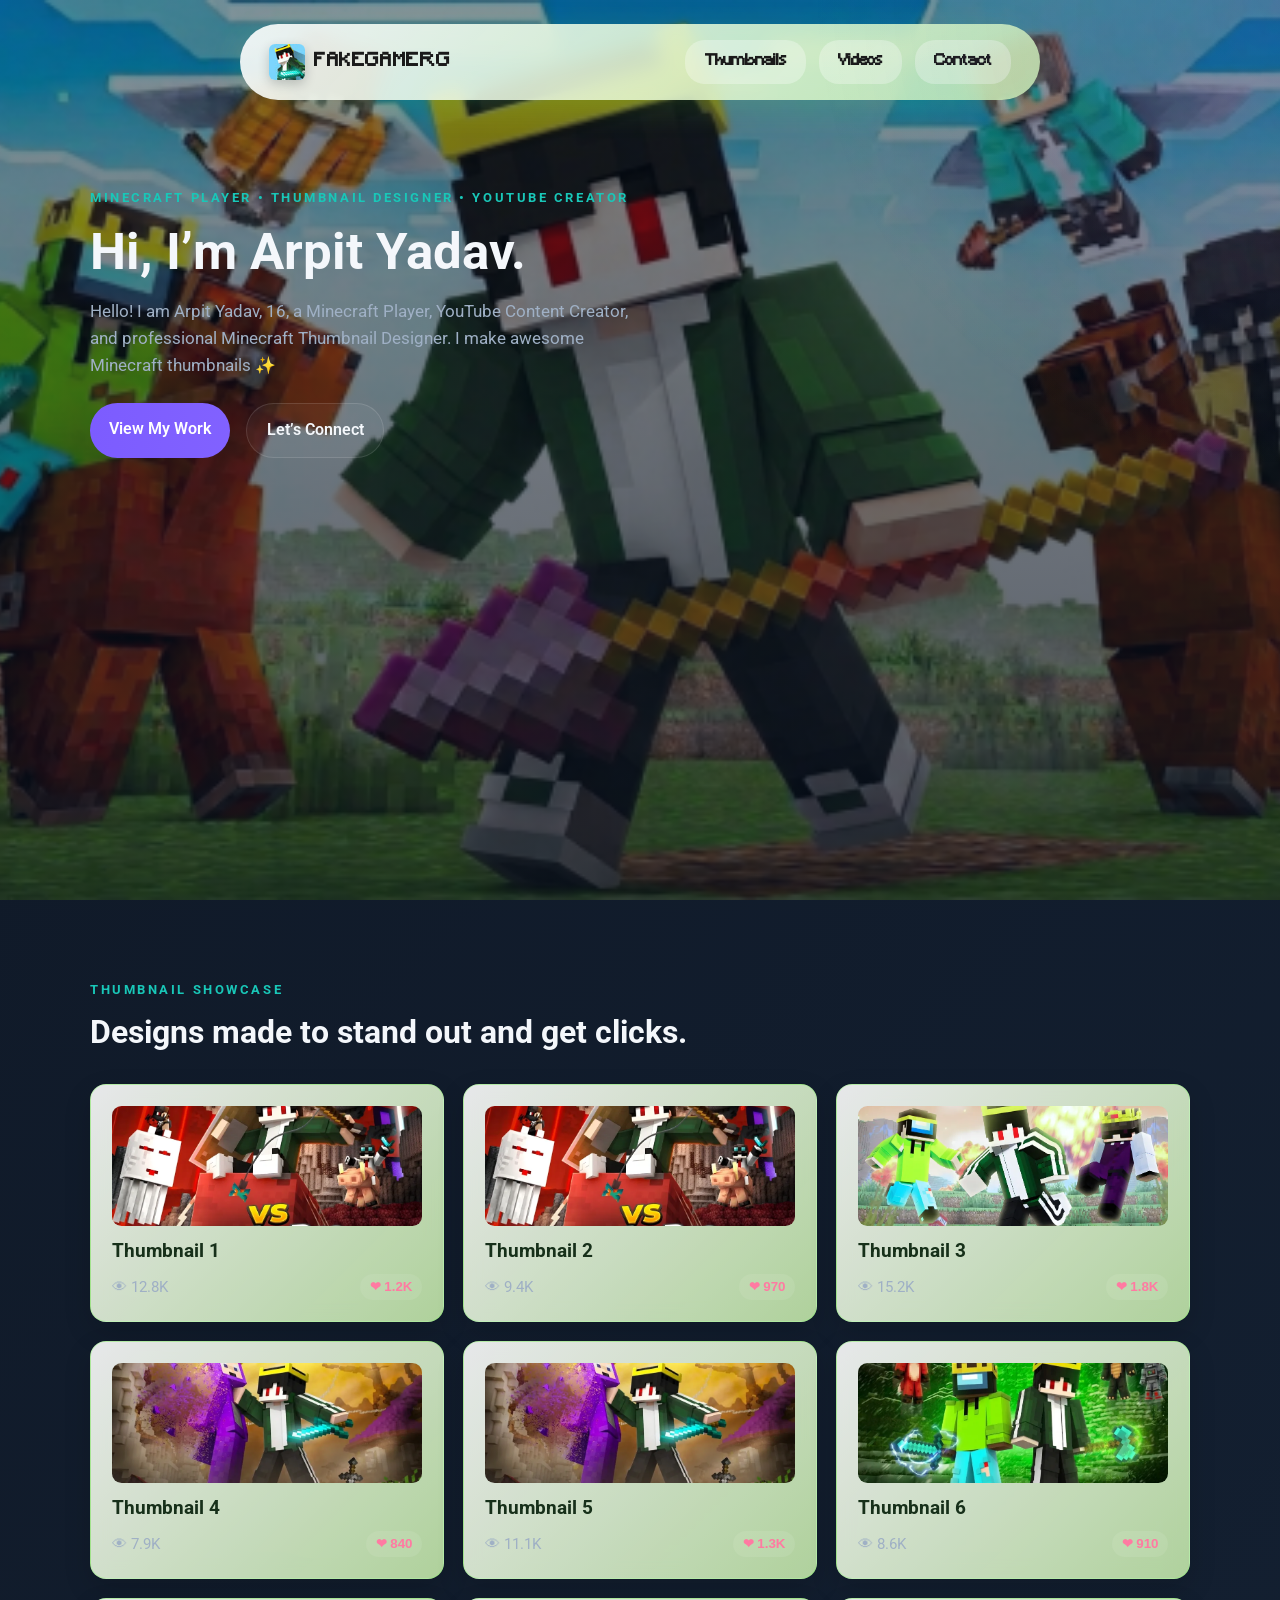
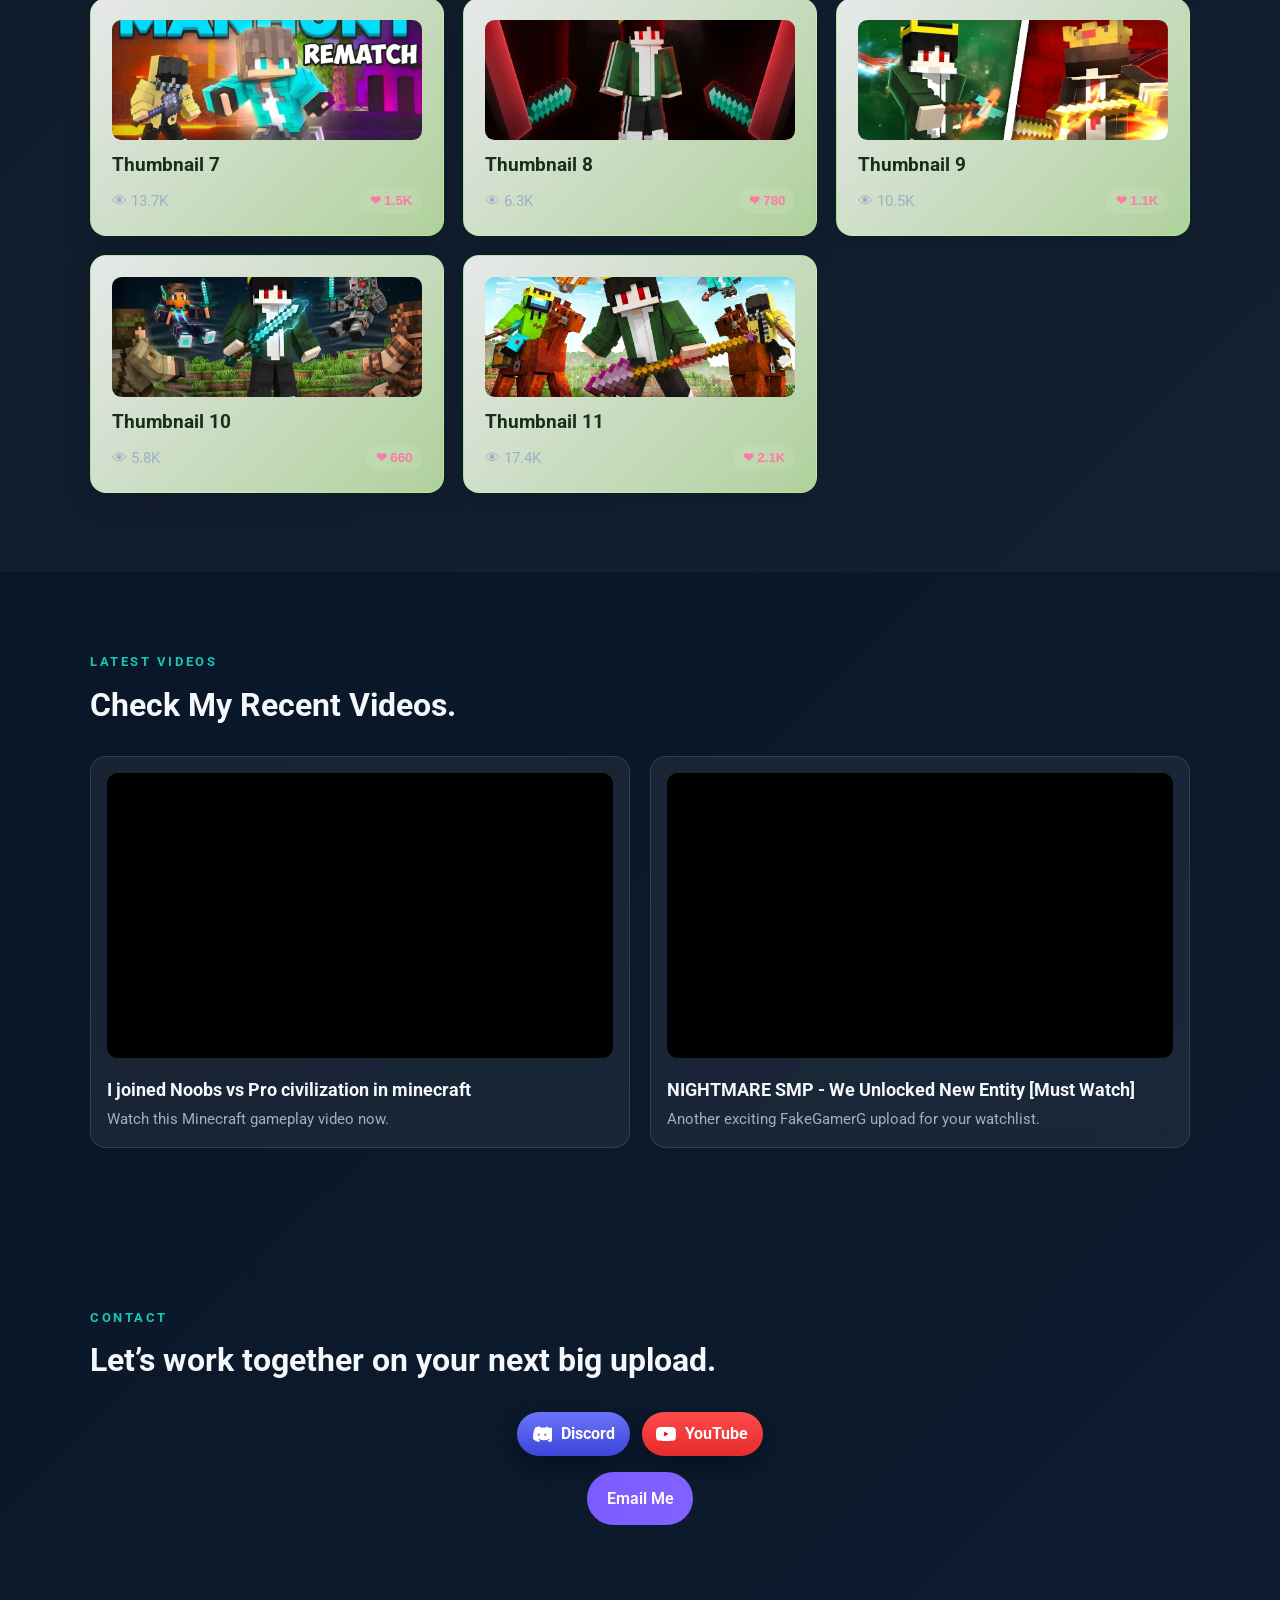
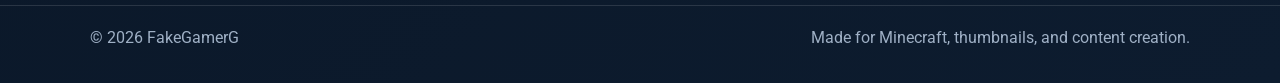
==== index.html @ caa11138 "Add files via upload" ====
<!DOCTYPE html>
<html lang="en">
  <head>
    <meta charset="UTF-8" />
    <meta name="viewport" content="width=device-width, initial-scale=1.0" />
    <title>FakeGamerG | Arpit Yadav</title>
    <meta
      name="description"
      content="Portfolio website for Arpit Yadav, aka FakeGamerG — Minecraft player, thumbnail designer, and YouTube content creator."
    />
    <link rel="preload" href="assets/images/new_thumbnail_0645.webp" as="image">
    <link rel="icon" type="image/svg+xml" href="assets/images/favicon.svg">
    <link rel="preconnect" href="https://fonts.googleapis.com">
    <link rel="preconnect" href="https://fonts.gstatic.com" crossorigin>
    <link href="https://fonts.googleapis.com/css2?family=Roboto:wght@400;500;700&display=swap" rel="stylesheet">
    <link rel="stylesheet" href="styles.css" />
  </head>
  <body>
    <header class="hero">
      <nav class="nav container">
        <a href="#home" class="logo">
            <img src="assets/images/logo.jfif" alt="FakeGamerG logo" class="logo-img" />
            <span class="logo-text">FakeGamerG</span>
        </a>
        <div class="nav-links">
          <a href="#thumbnails">Thumbnails</a>
          <a href="#videos">Videos</a>
          <a href="#contact">Contact</a>
        </div>
      </nav>

      <div class="container hero-content" id="home">
        <div>
          <p class="eyebrow">Minecraft Player • Thumbnail Designer • YouTube Creator</p>
          <h1>Hi, I’m Arpit Yadav.</h1>
          <p class="hero-text">
            Hello! I am Arpit Yadav, 16, a Minecraft Player, YouTube Content Creator, and professional Minecraft Thumbnail Designer. I make awesome Minecraft thumbnails ✨
          </p>
          <div class="hero-actions">
            <a class="btn btn-primary" href="#thumbnails">View My Work</a>
            <a class="btn btn-secondary" href="#contact">Let’s Connect</a>
          </div>
        </div>

      </div>
    </header>

    <main>
      <section class="section section-alt" id="thumbnails">
        <div class="container">
          <div class="section-heading">
            <p class="eyebrow">Thumbnail Showcase</p>
            <h2>Designs made to stand out and get clicks.</h2>
          </div>

          <div class="card-grid">
            <article class="card reveal">
              <img class="thumb-img" src="assets/images/055434248705625.69f82958501cb.webp" alt="thumb-1" />
              <h3>Thumbnail 1</h3>
              <div class="thumb-stats">
                <span>👁 12.8K</span>
                <button class="like-btn" type="button">❤ 1.2K</button>
              </div>
            </article>
            <article class="card reveal">
              <img class="thumb-img" src="assets/images/055434248705625.69f82958501cb_1.webp" alt="thumb-2" />
              <h3>Thumbnail 2</h3>
              <div class="thumb-stats">
                <span>👁 9.4K</span>
                <button class="like-btn" type="button">❤ 970</button>
              </div>
            </article>
            <article class="card reveal">
              <img class="thumb-img" src="assets/images/083818248705625.69f8295852504.webp" alt="thumb-3" />
              <h3>Thumbnail 3</h3>
              <div class="thumb-stats">
                <span>👁 15.2K</span>
                <button class="like-btn" type="button">❤ 1.8K</button>
              </div>
            </article>
            <article class="card reveal">
              <img class="thumb-img" src="assets/images/1ced6f248705625.69f82958516f9 (1).webp" alt="thumb-4" />
              <h3>Thumbnail 4</h3>
              <div class="thumb-stats">
                <span>👁 7.9K</span>
                <button class="like-btn" type="button">❤ 840</button>
              </div>
            </article>
            <article class="card reveal">
              <img class="thumb-img" src="assets/images/1ced6f248705625.69f82958516f9.webp" alt="thumb-5" />
              <h3>Thumbnail 5</h3>
              <div class="thumb-stats">
                <span>👁 11.1K</span>
                <button class="like-btn" type="button">❤ 1.3K</button>
              </div>
            </article>
            <article class="card reveal">
              <img class="thumb-img" src="assets/images/75e225248705625.69f82958505ec.webp" alt="thumb-6" />
              <h3>Thumbnail 6</h3>
              <div class="thumb-stats">
                <span>👁 8.6K</span>
                <button class="like-btn" type="button">❤ 910</button>
              </div>
            </article>
            <article class="card reveal">
              <img class="thumb-img" src="assets/images/76d505248705625.69f82958511eb.webp" alt="thumb-7" />
              <h3>Thumbnail 7</h3>
              <div class="thumb-stats">
                <span>👁 13.7K</span>
                <button class="like-btn" type="button">❤ 1.5K</button>
              </div>
            </article>
            <article class="card reveal">
              <img class="thumb-img" src="assets/images/9b27fa248705625.69f82958509fa.webp" alt="thumb-8" />
              <h3>Thumbnail 8</h3>
              <div class="thumb-stats">
                <span>👁 6.3K</span>
                <button class="like-btn" type="button">❤ 780</button>
              </div>
            </article>
            <article class="card reveal">
              <img class="thumb-img" src="assets/images/a9768f248705625.69f8295851bbc.webp" alt="thumb-9" />
              <h3>Thumbnail 9</h3>
              <div class="thumb-stats">
                <span>👁 10.5K</span>
                <button class="like-btn" type="button">❤ 1.1K</button>
              </div>
            </article>
            <article class="card reveal">
              <img class="thumb-img" src="assets/images/acc2f7248705625.69f8295850e00.webp" alt="thumb-10" />
              <h3>Thumbnail 10</h3>
              <div class="thumb-stats">
                <span>👁 5.8K</span>
                <button class="like-btn" type="button">❤ 660</button>
              </div>
            </article>
            <article class="card reveal">
              <img class="thumb-img" src="assets/images/new_thumbnail_0645.webp" alt="thumb-11" />
              <h3>Thumbnail 11</h3>
              <div class="thumb-stats">
                <span>👁 17.4K</span>
                <button class="like-btn" type="button">❤ 2.1K</button>
              </div>
            </article>
          </div>
        </div>
      </section>

      <section class="section" id="videos">
        <div class="container">
          <div class="section-heading">
            <p class="eyebrow">Latest Videos</p>
            <h2>Check My Recent Videos.</h2>
          </div>

          <div class="video-grid">
            <article class="video-card reveal">
              <iframe
                class="video-frame"
                src="https://www.youtube.com/embed/fXGNRoWdPVM"
                title="FakeGamerG video 1"
                loading="lazy"
                allow="accelerometer; autoplay; clipboard-write; encrypted-media; gyroscope; picture-in-picture; web-share"
                allowfullscreen
              ></iframe>
              <h3>I joined Noobs vs Pro civilization in minecraft</h3>
              <p>Watch this Minecraft gameplay video now.</p>
            </article>

            <article class="video-card reveal">
              <iframe
                class="video-frame"
                src="https://www.youtube.com/embed/WYHK5EUQQGU"
                title="FakeGamerG video 2"
                loading="lazy"
                allow="accelerometer; autoplay; clipboard-write; encrypted-media; gyroscope; picture-in-picture; web-share"
                allowfullscreen
              ></iframe>
              <h3>NIGHTMARE SMP - We Unlocked New Entity [Must Watch]</h3>
              <p>Another exciting FakeGamerG upload for your watchlist.</p>
            </article>
          </div>
        </div>
      </section>

      <section class="section container" id="contact">
        <div class="section-heading">
          <p class="eyebrow">Contact</p>
          <h2>Let’s work together on your next big upload.</h2>
        </div>

        <div class="contact-actions" style="text-align:center;">
          <div class="social-buttons" style="justify-content:center;">
            <a class="social-btn discord" href="https://discord.gg/QErRAA3pWK" target="_blank" rel="noopener" aria-label="Join Discord server">
              <svg viewBox="0 0 24 24" fill="none" xmlns="http://www.w3.org/2000/svg" aria-hidden="true">
                <path d="M20.317 4.369A19.791 19.791 0 0016.88 3.1a13.3 13.3 0 00-.623 1.28 18.9 18.9 0 00-5.514 0A13.21 13.21 0 009.12 3.1 19.736 19.736 0 003.683 4.37C1.692 9.12.952 13.74 1.54 18.28a21.99 21.99 0 006.745 3.44c.504-.695.972-1.426 1.395-2.188a13.92 13.92 0 01-2.2-1.05c.187-.134.374-.27.56-.405 4.14 1.93 8.615 1.93 12.68 0 .187.136.374.271.56.405-.768.405-1.55.788-2.35 1.147.42.77.894 1.5 1.458 2.164a21.98 21.98 0 006.745-3.44c.606-4.54-.114-9.16-2.106-13.91z" fill="white"/>
                <path d="M8.02 14.5c-.72 0-1.32-.66-1.32-1.48 0-.81.582-1.48 1.32-1.48.74 0 1.34.67 1.32 1.48 0 .82-.58 1.48-1.32 1.48zm7.96 0c-.72 0-1.32-.66-1.32-1.48 0-.81.58-1.48 1.32-1.48.74 0 1.34.67 1.32 1.48 0 .82-.58 1.48-1.32 1.48z" fill="#7289DA"/>
              </svg>
              Discord
            </a>

            <a class="social-btn youtube" href="https://www.youtube.com/@FakeStarG" target="_blank" rel="noopener" aria-label="Visit YouTube channel">
              <svg viewBox="0 0 24 24" fill="none" xmlns="http://www.w3.org/2000/svg" aria-hidden="true">
                <path d="M23.498 6.186a2.996 2.996 0 00-2.104-2.116C19.56 3.5 12 3.5 12 3.5s-7.56 0-9.394.57A2.996 2.996 0 00.501 6.186 31.94 31.94 0 000 12a31.94 31.94 0 00.501 5.814 2.996 2.996 0 002.104 2.116C4.44 20.5 12 20.5 12 20.5s7.56 0 9.394-.57a2.996 2.996 0 002.104-2.116A31.94 31.94 0 0024 12a31.94 31.94 0 00-.502-5.814z" fill="#fff"/>
                <path d="M9.75 15.02v-6l5.25 3-5.25 3z" fill="#FF0000"/>
              </svg>
              YouTube
            </a>
          </div>
          <div style="margin-top:1rem;">
            <a class="btn btn-primary" href="mailto:hello@fakegamerg.com">Email Me</a>
          </div>
        </div>
      </section>
    </main>

    <footer class="footer">
      <div class="container footer-content">
        <p>© 2026 FakeGamerG</p>
        <p>Made for Minecraft, thumbnails, and content creation.</p>
      </div>
    </footer>
    <!-- Lightbox markup -->
    <div id="lightbox" class="lightbox" aria-hidden="true">
      <div class="lightbox-overlay" data-close>
        <div class="lightbox-content" role="dialog" aria-modal="true">
          <button class="lightbox-close" aria-label="Close">×</button>
          <img id="lightbox-img" src="" alt="Preview" />
          <div class="lightbox-caption"></div>
          <button class="lightbox-prev" aria-label="Previous">‹</button>
          <button class="lightbox-next" aria-label="Next">›</button>
        </div>
      </div>
    </div>
    <script src="scripts/main.js" defer></script>
  </body>
</html>
---- styles.css ----
:root {
  --bg: #07111f;
  --bg-soft: #111d32;
  --text: #f4f7fb;
  --muted: #9fb0c5;
  --accent: #7c5cff;
  --accent-2: #19c7b8;
  --border: rgba(255, 255, 255, 0.12);
}

@font-face {
  font-family: 'Minecraft';
  src: url('assets/fonts/minecraft.ttf') format('truetype');
  font-weight: normal;
  font-style: normal;
}

* {
  box-sizing: border-box;
  margin: 0;
  padding: 0;
}

body {
  font-family: 'Roboto', sans-serif;
  background: linear-gradient(135deg, var(--bg), #0d1c2f);
  color: var(--text);
  line-height: 1.6;
}

a {
  color: inherit;
  text-decoration: none;
}

.container {
  width: min(1100px, calc(100% - 2rem));
  margin: 0 auto;
}

.hero {
  position: relative;
  min-height: 100vh;
  background-image: linear-gradient(180deg, rgba(7,17,31,0.45), rgba(7,17,31,0.7)), url('assets/images/new_thumbnail_0645.webp');
  background-size: cover;
  background-position: center;
  background-repeat: no-repeat;
  overflow: hidden;
}
.hero::after {
  content: '';
  position: absolute;
  inset: 0;
  background: radial-gradient(circle at top right, rgba(124, 92, 255, 0.12), transparent 30%);
  pointer-events: none;
}

.nav {
  display: flex;
  justify-content: space-between;
  align-items: center;
  gap: 3rem;
  padding: 1rem 1.8rem;
  background: linear-gradient(135deg, rgba(255,255,255,0.9), rgba(215,255,184,0.8));
  border-radius: 50px;
  box-shadow: 0 8px 32px rgba(128, 255, 102, 0.15);
  backdrop-filter: blur(10px);
  margin: 1.5rem auto;
  width: min(90%, 800px);
}

.logo {
  font-family: 'Minecraft', sans-serif;
  font-weight: 700;
  font-size: 1.1rem;
  letter-spacing: 0.08em;
  text-transform: uppercase;
  color: #1a1a1a;
  display: flex;
  align-items: center;
  gap: 0.6rem;
}

.logo-img {
  width: 36px;
  height: 36px;
  object-fit: cover;
  border-radius: 6px;
  box-shadow: 0 4px 12px rgba(0, 0, 0, 0.2);
}
.logo-text { vertical-align: middle; }

.nav-links {
  display: flex;
  gap: 0.8rem;
  align-items: center;
}

.nav-links a {
  font-family: 'Minecraft', sans-serif;
  color: #1a1a1a;
  font-weight: 600;
  font-size: 0.95rem;
  padding: 0.6rem 1.2rem;
  border-radius: 20px;
  transition: all 0.3s ease;
  background: rgba(255, 255, 255, 0.3);
}

.nav-links a:hover {
  background: rgba(128, 255, 102, 0.4);
  transform: translateY(-2px);
  box-shadow: 0 4px 12px rgba(128, 255, 102, 0.25);
}

.hero-content {
  display: grid;
  grid-template-columns: minmax(0, 1.05fr) minmax(280px, 0.95fr);
  gap: 2rem;
  align-items: center;
  padding: 4rem 0 5rem;
}

.hero-content { position: relative; z-index: 2; }


.eyebrow {
  color: var(--accent-2);
  font-size: 0.8rem;
  text-transform: uppercase;
  letter-spacing: 0.2em;
  margin-bottom: 0.8rem;
  font-weight: 700;
}

h1,
h2,
h3 {
  line-height: 1.2;
}

h1 {
  font-size: clamp(2.3rem, 4vw, 3.7rem);
  margin-bottom: 1rem;
}

.hero-text {
  font-size: 1.05rem;
  color: var(--muted);
  max-width: 650px;
  margin-bottom: 1.5rem;
}

.hero-actions {
  display: flex;
  flex-wrap: wrap;
  gap: 1rem;
}

.btn {
  display: inline-block;
  padding: 0.85rem 1.2rem;
  border-radius: 999px;
  font-weight: 600;
  transition: transform 0.2s ease, background 0.2s ease;
}

.btn:hover {
  transform: translateY(-2px);
}

.btn-primary {
  background: linear-gradient(135deg, var(--accent), #8c6dff);
  color: white;
}

.btn-secondary {
  border: 1px solid var(--border);
  background: rgba(255, 255, 255, 0.04);
}

.hero-card,
.card,
.contact-card {
  background: linear-gradient(135deg, rgba(255,255,255,0.9), rgba(215,255,184,0.8));
  border: 1px solid rgba(128, 255, 102, 0.35);
  border-radius: 1rem;
  padding: 1.3rem;
  backdrop-filter: blur(10px);
  color: #17301a;
  box-shadow: 0 10px 28px rgba(0, 0, 0, 0.14);
}

/* Reveal on scroll */
.reveal {
  opacity: 0;
  transform: translateY(18px) scale(0.995);
  transition: opacity 600ms cubic-bezier(.2,.9,.3,1), transform 600ms cubic-bezier(.2,.9,.3,1);
  will-change: opacity, transform;
}
.reveal.reveal--visible {
  opacity: 1;
  transform: translateY(0) scale(1);
}

/* Floating hero accent removed (hero card was deleted) */

/* Card hover tilt */
.card {
  transition: transform 220ms ease, box-shadow 220ms ease, filter 220ms ease;
  will-change: transform, box-shadow, filter;
}
.card:hover {
  transform: translateY(-10px) rotate(-0.8deg) scale(1.02);
  box-shadow: 0 20px 45px rgba(2,6,23,0.7);
  filter: brightness(1.04) saturate(1.05);
}

/* Thumbnail images */
.thumb-img {
  width: 100%;
  height: 120px;
  object-fit: cover;
  border-radius: 0.6rem;
  display: block;
  margin-bottom: 0.9rem;
  transition: transform 320ms ease, filter 320ms ease;
}
.thumb-img:hover {
  transform: scale(1.04) rotate(-0.6deg);
  filter: saturate(1.08) contrast(1.02);
}

.thumb-stats {
  display: flex;
  justify-content: space-between;
  align-items: center;
  gap: 0.75rem;
  margin-top: 0.7rem;
  color: var(--muted);
  font-size: 0.95rem;
}

.like-btn {
  border: 0;
  background: rgba(255, 255, 255, 0.08);
  color: #ff7aa2;
  padding: 0.35rem 0.6rem;
  border-radius: 999px;
  cursor: pointer;
  font-weight: 700;
  transition: transform 180ms ease, background 180ms ease;
}

.like-btn:hover {
  transform: translateY(-1px);
  background: rgba(255, 255, 255, 0.14);
}

.like-btn.liked {
  color: #ff4d7a;
  background: rgba(255, 77, 122, 0.16);
}

/* Animated gradient button */
.btn-primary {
  background: linear-gradient(90deg, var(--accent), #8c6dff);
  background-size: 300% 100%;
  animation: gradientShift 6s linear infinite;
}
@keyframes gradientShift {
  0% { background-position: 0% 50%; }
  50% { background-position: 100% 50%; }
  100% { background-position: 0% 50%; }
}

/* Removed .hero-card styles since the element was removed from HTML */

.section {
  padding: 5rem 0;
}

.section-alt {
  background: rgba(255, 255, 255, 0.03);
}

.section-heading {
  margin-bottom: 2rem;
}

.section-heading h2 {
  font-size: clamp(1.6rem, 2.5vw, 2.2rem);
  max-width: 700px;
}

.about-grid,
.contact-grid {
  display: grid;
  grid-template-columns: repeat(2, minmax(0, 1fr));
  gap: 1.5rem;
}

.about-grid p,
.contact-card p,
.contact-list {
  color: var(--muted);
}

.card-grid {
  display: grid;
  grid-template-columns: repeat(3, minmax(0, 1fr));
  gap: 1.2rem;
}

.video-grid {
  display: grid;
  grid-template-columns: repeat(2, minmax(0, 1fr));
  gap: 1.2rem;
}

.video-card {
  background: rgba(255, 255, 255, 0.06);
  border: 1px solid var(--border);
  border-radius: 1rem;
  padding: 1rem;
  backdrop-filter: blur(10px);
}

.video-frame {
  width: 100%;
  aspect-ratio: 16 / 9;
  border: 0;
  border-radius: 0.7rem;
  background: #000;
}

.video-card h3 {
  margin: 0.9rem 0 0.35rem;
  font-size: 1.1rem;
}

.video-card p {
  color: var(--muted);
  font-size: 0.95rem;
}

.card-visual {
  height: 120px;
  border-radius: 0.8rem;
  display: flex;
  align-items: center;
  justify-content: center;
  font-size: 1.7rem;
  font-weight: 700;
  margin-bottom: 1rem;
}

.purple {
  background: linear-gradient(135deg, #7c5cff, #4d34a8);
}

.blue {
  background: linear-gradient(135deg, #2f8cff, #165dcb);
}

.orange {
  background: linear-gradient(135deg, #ff9f43, #e16f00);
}

.contact-list {
  list-style: none;
  display: grid;
  gap: 0.6rem;
}

.footer {
  border-top: 1px solid var(--border);
  padding: 1.2rem 0 2rem;
  color: var(--muted);
}

.footer-content {
  display: flex;
  justify-content: space-between;
  gap: 1rem;
  flex-wrap: wrap;
}

@media (max-width: 800px) {
  .hero-content,
  .about-grid,
  .contact-grid,
  .card-grid,
  .video-grid {
    grid-template-columns: 1fr;
  }

  .hero-content {
    padding-top: 2rem;
  }
}

/* Lightbox styles */
.lightbox {
  position: fixed;
  inset: 0;
  display: none;
  align-items: center;
  justify-content: center;
  z-index: 1200;
}
.lightbox[aria-hidden="false"] {
  display: flex;
}
.lightbox-overlay {
  position: absolute;
  inset: 0;
  background: rgba(1,6,15,0.75);
  display: flex;
  align-items: center;
  justify-content: center;
  padding: 2rem;
}
.lightbox-content {
  position: relative;
  max-width: min(1100px, 96%);
  width: 100%;
  border-radius: 0.6rem;
  overflow: hidden;
  display: grid;
  place-items: center;
}
.lightbox img {
  width: 100%;
  height: auto;
  display: block;
  border-radius: 0.4rem;
  box-shadow: 0 30px 80px rgba(2,6,23,0.7);
}
.lightbox-caption {
  color: var(--muted);
  padding: 0.6rem 0.2rem;
  text-align: center;
}
.lightbox-close,
.lightbox-prev,
.lightbox-next {
  position: absolute;
  background: rgba(0,0,0,0.45);
  color: white;
  border: none;
  padding: 0.5rem 0.8rem;
  font-size: 1.6rem;
  cursor: pointer;
  border-radius: 6px;
}
.lightbox-close { top: 12px; right: 12px; }
.lightbox-prev { left: 12px; top: 50%; transform: translateY(-50%); }
.lightbox-next { right: 12px; top: 50%; transform: translateY(-50%); }
.lightbox-close:hover,
.lightbox-prev:hover,
.lightbox-next:hover { transform: translateY(-2px); }

@media (max-width: 680px) {
  .lightbox-prev, .lightbox-next { display: none; }
}

/* Social buttons in contact */
.social-buttons {
  display: flex;
  gap: 0.75rem;
  margin-top: 1rem;
}
.social-btn {
  display: inline-flex;
  align-items: center;
  gap: 0.6rem;
  padding: 0.6rem 0.9rem;
  border-radius: 999px;
  font-weight: 700;
  color: white;
  text-decoration: none;
  box-shadow: 0 10px 24px rgba(2,6,23,0.45);
  transition: transform 180ms ease, box-shadow 180ms ease, opacity 180ms ease;
}
.social-btn svg { width: 20px; height: 20px; display: block; }
.social-btn.discord { background: linear-gradient(180deg,#6b75f8,#3b45d9); }
.social-btn.youtube { background: linear-gradient(180deg,#ff4b4b,#e62b2b); }
.social-btn:hover { transform: translateY(-4px); opacity: 0.97; }

@media (max-width: 520px) {
  .social-btn { padding: 0.5rem 0.7rem; font-size: 0.95rem; }
}
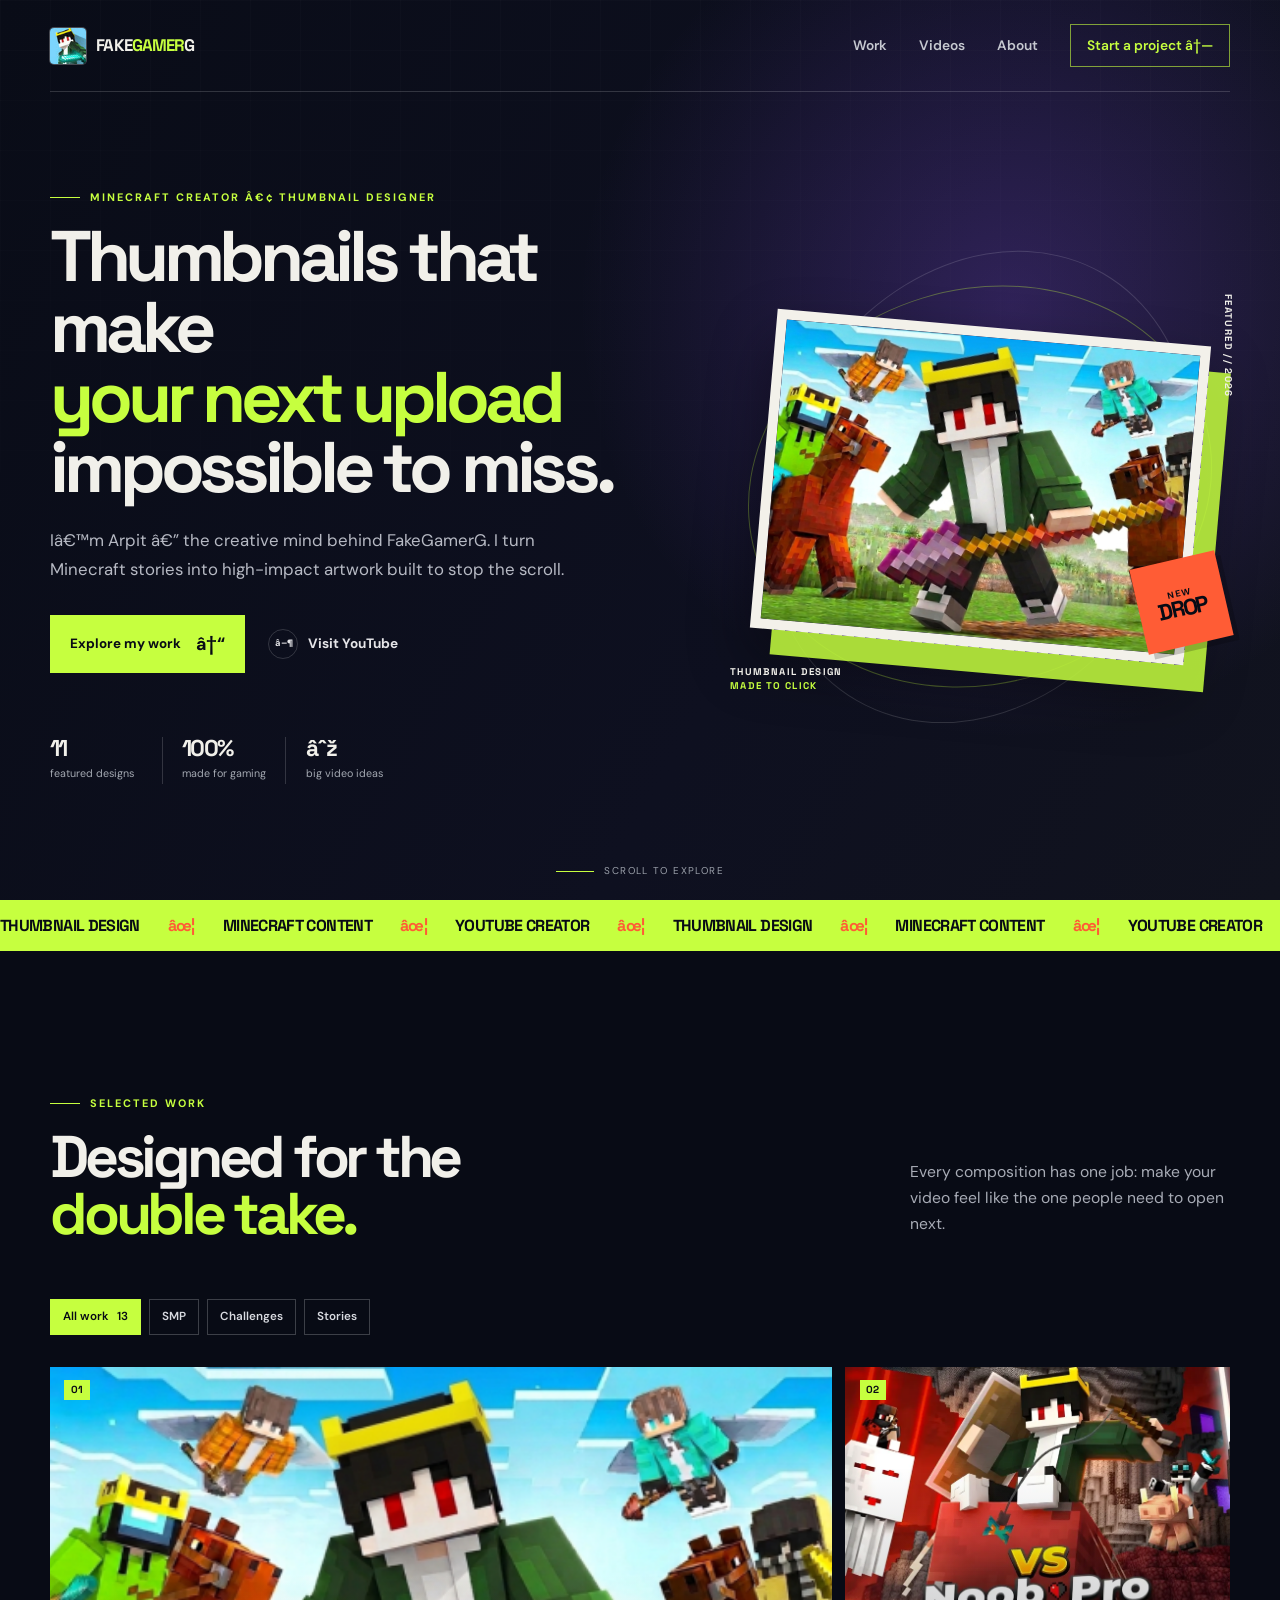
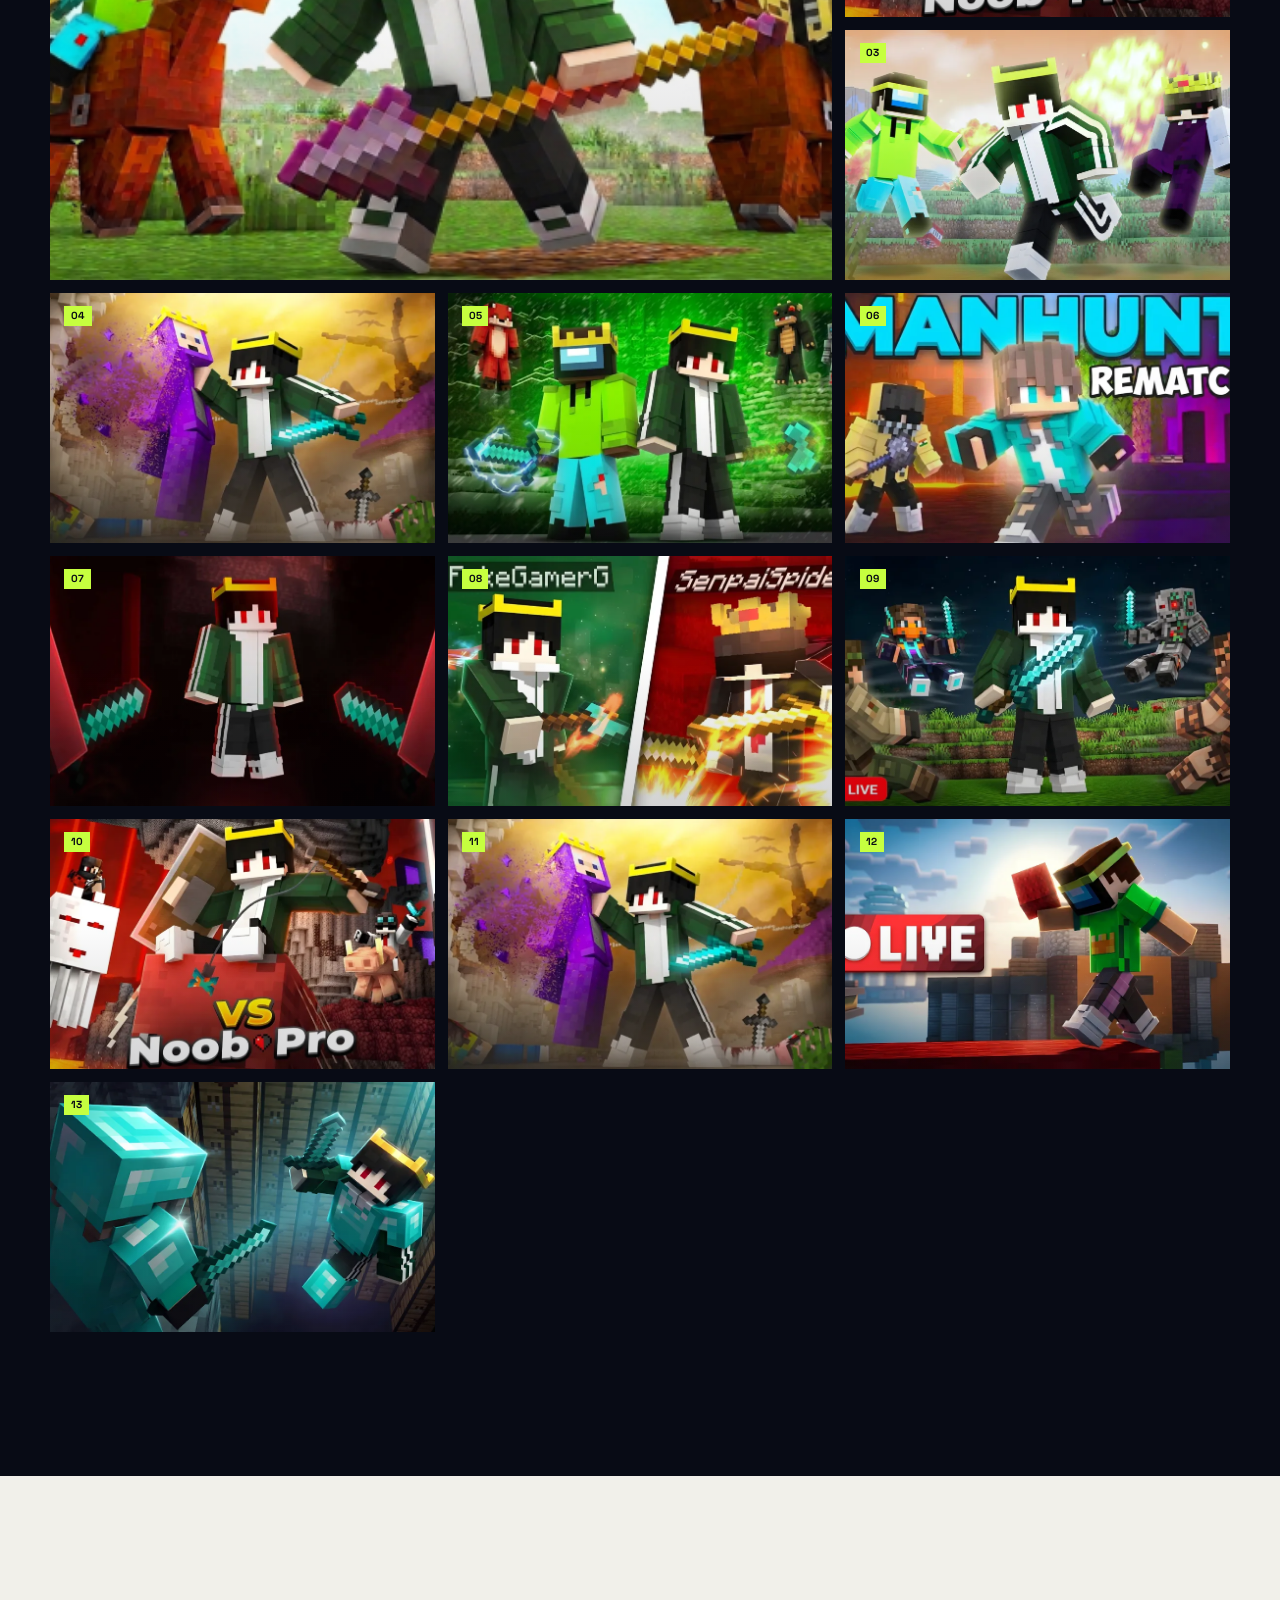
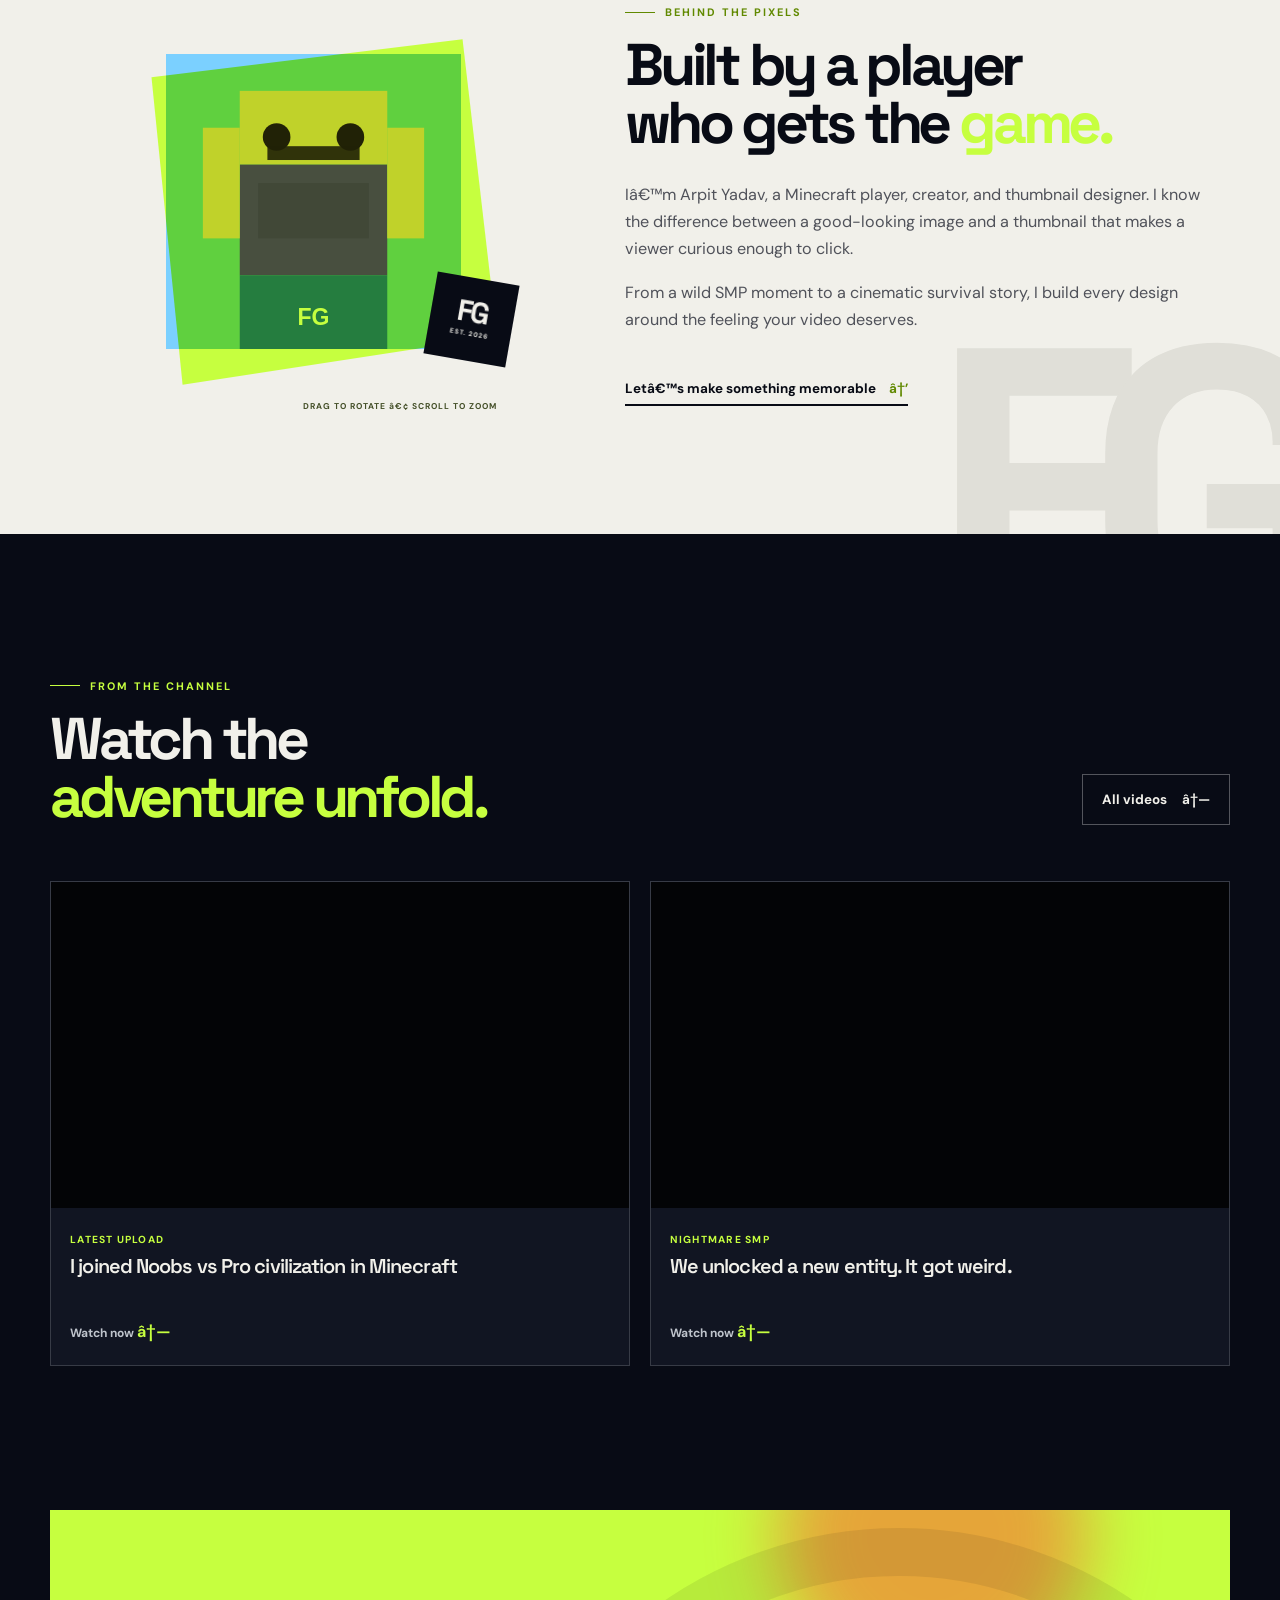
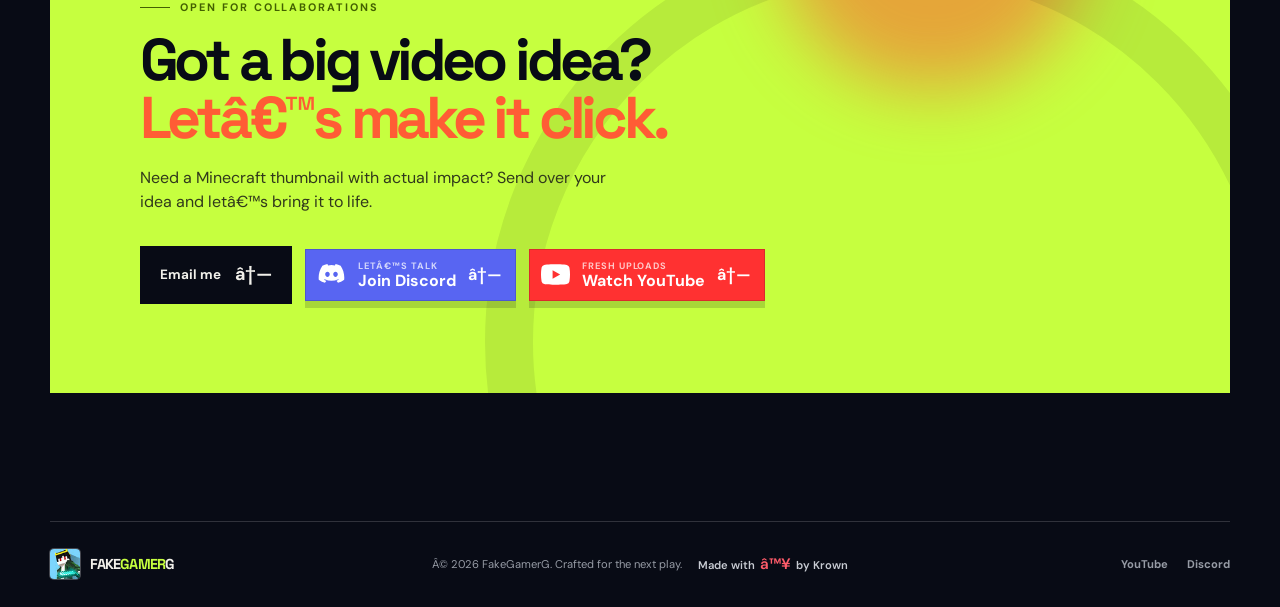
==== commit 3c850432: "Add files via upload" ====
--- a/index.html
+++ b/index.html
@@ -1,237 +1,72 @@
-<!DOCTYPE html>
-<html lang="en">
-  <head>
-    <meta charset="UTF-8" />
-    <meta name="viewport" content="width=device-width, initial-scale=1.0" />
-    <title>FakeGamerG | Arpit Yadav</title>
-    <meta
-      name="description"
-      content="Portfolio website for Arpit Yadav, aka FakeGamerG — Minecraft player, thumbnail designer, and YouTube content creator."
-    />
-    <link rel="preload" href="assets/images/new_thumbnail_0645.webp" as="image">
-    <link rel="icon" type="image/svg+xml" href="assets/images/favicon.svg">
-    <link rel="preconnect" href="https://fonts.googleapis.com">
-    <link rel="preconnect" href="https://fonts.gstatic.com" crossorigin>
-    <link href="https://fonts.googleapis.com/css2?family=Roboto:wght@400;500;700&display=swap" rel="stylesheet">
-    <link rel="stylesheet" href="styles.css" />
-  </head>
-  <body>
-    <header class="hero">
-      <nav class="nav container">
-        <a href="#home" class="logo">
-            <img src="assets/images/logo.jfif" alt="FakeGamerG logo" class="logo-img" />
-            <span class="logo-text">FakeGamerG</span>
-        </a>
-        <div class="nav-links">
-          <a href="#thumbnails">Thumbnails</a>
-          <a href="#videos">Videos</a>
-          <a href="#contact">Contact</a>
-        </div>
-      </nav>
-
-      <div class="container hero-content" id="home">
-        <div>
-          <p class="eyebrow">Minecraft Player • Thumbnail Designer • YouTube Creator</p>
-          <h1>Hi, I’m Arpit Yadav.</h1>
-          <p class="hero-text">
-            Hello! I am Arpit Yadav, 16, a Minecraft Player, YouTube Content Creator, and professional Minecraft Thumbnail Designer. I make awesome Minecraft thumbnails ✨
-          </p>
-          <div class="hero-actions">
-            <a class="btn btn-primary" href="#thumbnails">View My Work</a>
-            <a class="btn btn-secondary" href="#contact">Let’s Connect</a>
-          </div>
-        </div>
-
-      </div>
-    </header>
-
-    <main>
-      <section class="section section-alt" id="thumbnails">
-        <div class="container">
-          <div class="section-heading">
-            <p class="eyebrow">Thumbnail Showcase</p>
-            <h2>Designs made to stand out and get clicks.</h2>
-          </div>
-
-          <div class="card-grid">
-            <article class="card reveal">
-              <img class="thumb-img" src="assets/images/055434248705625.69f82958501cb.webp" alt="thumb-1" />
-              <h3>Thumbnail 1</h3>
-              <div class="thumb-stats">
-                <span>👁 12.8K</span>
-                <button class="like-btn" type="button">❤ 1.2K</button>
-              </div>
-            </article>
-            <article class="card reveal">
-              <img class="thumb-img" src="assets/images/055434248705625.69f82958501cb_1.webp" alt="thumb-2" />
-              <h3>Thumbnail 2</h3>
-              <div class="thumb-stats">
-                <span>👁 9.4K</span>
-                <button class="like-btn" type="button">❤ 970</button>
-              </div>
-            </article>
-            <article class="card reveal">
-              <img class="thumb-img" src="assets/images/083818248705625.69f8295852504.webp" alt="thumb-3" />
-              <h3>Thumbnail 3</h3>
-              <div class="thumb-stats">
-                <span>👁 15.2K</span>
-                <button class="like-btn" type="button">❤ 1.8K</button>
-              </div>
-            </article>
-            <article class="card reveal">
-              <img class="thumb-img" src="assets/images/1ced6f248705625.69f82958516f9 (1).webp" alt="thumb-4" />
-              <h3>Thumbnail 4</h3>
-              <div class="thumb-stats">
-                <span>👁 7.9K</span>
-                <button class="like-btn" type="button">❤ 840</button>
-              </div>
-            </article>
-            <article class="card reveal">
-              <img class="thumb-img" src="assets/images/1ced6f248705625.69f82958516f9.webp" alt="thumb-5" />
-              <h3>Thumbnail 5</h3>
-              <div class="thumb-stats">
-                <span>👁 11.1K</span>
-                <button class="like-btn" type="button">❤ 1.3K</button>
-              </div>
-            </article>
-            <article class="card reveal">
-              <img class="thumb-img" src="assets/images/75e225248705625.69f82958505ec.webp" alt="thumb-6" />
-              <h3>Thumbnail 6</h3>
-              <div class="thumb-stats">
-                <span>👁 8.6K</span>
-                <button class="like-btn" type="button">❤ 910</button>
-              </div>
-            </article>
-            <article class="card reveal">
-              <img class="thumb-img" src="assets/images/76d505248705625.69f82958511eb.webp" alt="thumb-7" />
-              <h3>Thumbnail 7</h3>
-              <div class="thumb-stats">
-                <span>👁 13.7K</span>
-                <button class="like-btn" type="button">❤ 1.5K</button>
-              </div>
-            </article>
-            <article class="card reveal">
-              <img class="thumb-img" src="assets/images/9b27fa248705625.69f82958509fa.webp" alt="thumb-8" />
-              <h3>Thumbnail 8</h3>
-              <div class="thumb-stats">
-                <span>👁 6.3K</span>
-                <button class="like-btn" type="button">❤ 780</button>
-              </div>
-            </article>
-            <article class="card reveal">
-              <img class="thumb-img" src="assets/images/a9768f248705625.69f8295851bbc.webp" alt="thumb-9" />
-              <h3>Thumbnail 9</h3>
-              <div class="thumb-stats">
-                <span>👁 10.5K</span>
-                <button class="like-btn" type="button">❤ 1.1K</button>
-              </div>
-            </article>
-            <article class="card reveal">
-              <img class="thumb-img" src="assets/images/acc2f7248705625.69f8295850e00.webp" alt="thumb-10" />
-              <h3>Thumbnail 10</h3>
-              <div class="thumb-stats">
-                <span>👁 5.8K</span>
-                <button class="like-btn" type="button">❤ 660</button>
-              </div>
-            </article>
-            <article class="card reveal">
-              <img class="thumb-img" src="assets/images/new_thumbnail_0645.webp" alt="thumb-11" />
-              <h3>Thumbnail 11</h3>
-              <div class="thumb-stats">
-                <span>👁 17.4K</span>
-                <button class="like-btn" type="button">❤ 2.1K</button>
-              </div>
-            </article>
-          </div>
-        </div>
-      </section>
-
-      <section class="section" id="videos">
-        <div class="container">
-          <div class="section-heading">
-            <p class="eyebrow">Latest Videos</p>
-            <h2>Check My Recent Videos.</h2>
-          </div>
-
-          <div class="video-grid">
-            <article class="video-card reveal">
-              <iframe
-                class="video-frame"
-                src="https://www.youtube.com/embed/fXGNRoWdPVM"
-                title="FakeGamerG video 1"
-                loading="lazy"
-                allow="accelerometer; autoplay; clipboard-write; encrypted-media; gyroscope; picture-in-picture; web-share"
-                allowfullscreen
-              ></iframe>
-              <h3>I joined Noobs vs Pro civilization in minecraft</h3>
-              <p>Watch this Minecraft gameplay video now.</p>
-            </article>
-
-            <article class="video-card reveal">
-              <iframe
-                class="video-frame"
-                src="https://www.youtube.com/embed/WYHK5EUQQGU"
-                title="FakeGamerG video 2"
-                loading="lazy"
-                allow="accelerometer; autoplay; clipboard-write; encrypted-media; gyroscope; picture-in-picture; web-share"
-                allowfullscreen
-              ></iframe>
-              <h3>NIGHTMARE SMP - We Unlocked New Entity [Must Watch]</h3>
-              <p>Another exciting FakeGamerG upload for your watchlist.</p>
-            </article>
-          </div>
-        </div>
-      </section>
-
-      <section class="section container" id="contact">
-        <div class="section-heading">
-          <p class="eyebrow">Contact</p>
-          <h2>Let’s work together on your next big upload.</h2>
-        </div>
-
-        <div class="contact-actions" style="text-align:center;">
-          <div class="social-buttons" style="justify-content:center;">
-            <a class="social-btn discord" href="https://discord.gg/QErRAA3pWK" target="_blank" rel="noopener" aria-label="Join Discord server">
-              <svg viewBox="0 0 24 24" fill="none" xmlns="http://www.w3.org/2000/svg" aria-hidden="true">
-                <path d="M20.317 4.369A19.791 19.791 0 0016.88 3.1a13.3 13.3 0 00-.623 1.28 18.9 18.9 0 00-5.514 0A13.21 13.21 0 009.12 3.1 19.736 19.736 0 003.683 4.37C1.692 9.12.952 13.74 1.54 18.28a21.99 21.99 0 006.745 3.44c.504-.695.972-1.426 1.395-2.188a13.92 13.92 0 01-2.2-1.05c.187-.134.374-.27.56-.405 4.14 1.93 8.615 1.93 12.68 0 .187.136.374.271.56.405-.768.405-1.55.788-2.35 1.147.42.77.894 1.5 1.458 2.164a21.98 21.98 0 006.745-3.44c.606-4.54-.114-9.16-2.106-13.91z" fill="white"/>
-                <path d="M8.02 14.5c-.72 0-1.32-.66-1.32-1.48 0-.81.582-1.48 1.32-1.48.74 0 1.34.67 1.32 1.48 0 .82-.58 1.48-1.32 1.48zm7.96 0c-.72 0-1.32-.66-1.32-1.48 0-.81.58-1.48 1.32-1.48.74 0 1.34.67 1.32 1.48 0 .82-.58 1.48-1.32 1.48z" fill="#7289DA"/>
-              </svg>
-              Discord
-            </a>
-
-            <a class="social-btn youtube" href="https://www.youtube.com/@FakeStarG" target="_blank" rel="noopener" aria-label="Visit YouTube channel">
-              <svg viewBox="0 0 24 24" fill="none" xmlns="http://www.w3.org/2000/svg" aria-hidden="true">
-                <path d="M23.498 6.186a2.996 2.996 0 00-2.104-2.116C19.56 3.5 12 3.5 12 3.5s-7.56 0-9.394.57A2.996 2.996 0 00.501 6.186 31.94 31.94 0 000 12a31.94 31.94 0 00.501 5.814 2.996 2.996 0 002.104 2.116C4.44 20.5 12 20.5 12 20.5s7.56 0 9.394-.57a2.996 2.996 0 002.104-2.116A31.94 31.94 0 0024 12a31.94 31.94 0 00-.502-5.814z" fill="#fff"/>
-                <path d="M9.75 15.02v-6l5.25 3-5.25 3z" fill="#FF0000"/>
-              </svg>
-              YouTube
-            </a>
-          </div>
-          <div style="margin-top:1rem;">
-            <a class="btn btn-primary" href="mailto:hello@fakegamerg.com">Email Me</a>
-          </div>
-        </div>
-      </section>
-    </main>
-
-    <footer class="footer">
-      <div class="container footer-content">
-        <p>© 2026 FakeGamerG</p>
-        <p>Made for Minecraft, thumbnails, and content creation.</p>
-      </div>
-    </footer>
-    <!-- Lightbox markup -->
-    <div id="lightbox" class="lightbox" aria-hidden="true">
-      <div class="lightbox-overlay" data-close>
-        <div class="lightbox-content" role="dialog" aria-modal="true">
-          <button class="lightbox-close" aria-label="Close">×</button>
-          <img id="lightbox-img" src="" alt="Preview" />
-          <div class="lightbox-caption"></div>
-          <button class="lightbox-prev" aria-label="Previous">‹</button>
-          <button class="lightbox-next" aria-label="Next">›</button>
-        </div>
-      </div>
-    </div>
-    <script src="scripts/main.js" defer></script>
-  </body>
-</html>
+<!doctype html>
+<html lang="en">
+  <head>
+    <meta charset="UTF-8" />
+    <meta name="viewport" content="width=device-width, initial-scale=1" />
+    <meta name="theme-color" content="#080b15" />
+    <meta name="referrer" content="strict-origin-when-cross-origin" />
+    <meta name="description" content="FakeGamerG â€” Minecraft thumbnail design and content creation by Arpit Yadav." />
+    <title>FakeGamerG â€” Minecraft Creator & Thumbnail Designer</title>
+    <link rel="preload" href="assets/images/thumbnail-01.webp" as="image" />
+    <link rel="icon" type="image/svg+xml" href="assets/images/favicon.svg" />
+    <link rel="preconnect" href="https://fonts.googleapis.com" />
+    <link rel="preconnect" href="https://fonts.gstatic.com" crossorigin />
+    <link href="https://fonts.googleapis.com/css2?family=DM+Sans:wght@400;500;600;700&family=Space+Grotesk:wght@500;600;700&display=swap" rel="stylesheet" />
+    <link rel="stylesheet" href="styles.css" />
+  </head>
+  <body>
+    <a class="skip-link" href="#main">Skip to content</a>
+    <header class="site-header" id="home">
+      <nav class="nav shell" aria-label="Main navigation">
+        <a class="brand" href="#home" aria-label="FakeGamerG home"><img src="assets/images/logo.jfif" alt="" width="42" height="42" /><span>FAKE<span>GAMER</span>G</span></a>
+        <button class="menu-toggle" type="button" aria-expanded="false" aria-controls="nav-menu"><span class="sr-only">Toggle menu</span><span></span><span></span></button>
+        <div class="nav-menu" id="nav-menu">
+          <a href="#work">Work</a><a href="#videos">Videos</a><a href="#about">About</a><a class="nav-cta" href="#contact">Start a project <span aria-hidden="true">â†—</span></a>
+        </div>
+      </nav>
+      <div class="hero shell">
+        <div class="hero-copy">
+          <p class="kicker"><span></span> Minecraft creator â€¢ thumbnail designer</p>
+          <h1>Thumbnails that make<br /><em>your next upload</em> impossible to miss.</h1>
+          <p class="hero-intro">Iâ€™m Arpit â€” the creative mind behind FakeGamerG. I turn Minecraft stories into high-impact artwork built to stop the scroll.</p>
+          <div class="hero-actions"><a class="button button-primary" href="#work">Explore my work <span aria-hidden="true">â†“</span></a><a class="play-link" href="https://www.youtube.com/@FakeStarG" target="_blank" rel="noopener"><span class="play-icon" aria-hidden="true">â–¶</span> Visit YouTube</a></div>
+          <div class="hero-proof" aria-label="Highlights"><div><strong>11</strong><span>featured designs</span></div><div><strong>100%</strong><span>made for gaming</span></div><div><strong>âˆž</strong><span>big video ideas</span></div></div>
+        </div>
+        <div class="hero-art" aria-label="Featured Minecraft thumbnail">
+          <div class="hero-orbit orbit-one"></div><div class="hero-orbit orbit-two"></div><p class="art-label top-label">FEATURED // 2026</p>
+          <div class="hero-image-wrap"><img src="assets/images/thumbnail-01.webp" alt="Featured Minecraft thumbnail designed by FakeGamerG" /></div>
+          <div class="art-sticker"><span>NEW</span><strong>DROP</strong></div><p class="art-label bottom-label">THUMBNAIL DESIGN<br /><span>MADE TO CLICK</span></p>
+        </div>
+      </div>
+      <a class="scroll-cue" href="#work" aria-label="Scroll to featured work"><span></span> scroll to explore</a>
+    </header>
+    <main id="main">
+      <section class="marquee" aria-label="Services"><div class="marquee-track"><span>THUMBNAIL DESIGN</span><i>âœ¦</i><span>MINECRAFT CONTENT</span><i>âœ¦</i><span>YOUTUBE CREATOR</span><i>âœ¦</i><span>THUMBNAIL DESIGN</span><i>âœ¦</i><span>MINECRAFT CONTENT</span><i>âœ¦</i><span>YOUTUBE CREATOR</span><i>âœ¦</i></div></section>
+      <section class="work section shell" id="work">
+        <div class="section-top reveal"><div><p class="kicker"><span></span> Selected work</p><h2>Designed for the<br /><em>double take.</em></h2></div><p class="section-intro">Every composition has one job: make your video feel like the one people need to open next.</p></div>
+        <div class="filters reveal" role="group" aria-label="Filter gallery"><button class="filter active" type="button" data-filter="all">All work <span>13</span></button><button class="filter" type="button" data-filter="smp">SMP</button><button class="filter" type="button" data-filter="challenge">Challenges</button><button class="filter" type="button" data-filter="story">Stories</button></div>
+        <div class="gallery">
+          <button class="project project-featured reveal" type="button" data-category="story" data-title="The big story" data-image="assets/images/thumbnail-01.webp"><img src="assets/images/thumbnail-01.webp" alt="Minecraft story thumbnail" /><span class="project-shade"></span><span class="project-number">01</span><span class="project-copy"><small>Story / cinematic</small><strong>The big story <i>â†—</i></strong></span></button>
+          <button class="project reveal" type="button" data-category="smp" data-title="SMP chaos" data-image="assets/images/thumbnail-02.webp"><img src="assets/images/thumbnail-02.webp" alt="Minecraft SMP thumbnail" /><span class="project-shade"></span><span class="project-number">02</span><span class="project-copy"><small>SMP</small><strong>SMP chaos <i>â†—</i></strong></span></button>
+          <button class="project reveal" type="button" data-category="challenge" data-title="One impossible challenge" data-image="assets/images/thumbnail-03.webp"><img src="assets/images/thumbnail-03.webp" alt="Minecraft challenge thumbnail" /><span class="project-shade"></span><span class="project-number">03</span><span class="project-copy"><small>Challenge</small><strong>One impossible challenge <i>â†—</i></strong></span></button>
+          <button class="project reveal" type="button" data-category="story" data-title="Survival arc" data-image="assets/images/thumbnail-04.webp"><img src="assets/images/thumbnail-04.webp" alt="Minecraft survival story thumbnail" /><span class="project-shade"></span><span class="project-number">04</span><span class="project-copy"><small>Story</small><strong>Survival arc <i>â†—</i></strong></span></button>
+          <button class="project reveal" type="button" data-category="smp" data-title="The server strikes back" data-image="assets/images/thumbnail-05.webp"><img src="assets/images/thumbnail-05.webp" alt="Minecraft server thumbnail" /><span class="project-shade"></span><span class="project-number">05</span><span class="project-copy"><small>SMP</small><strong>The server strikes back <i>â†—</i></strong></span></button>
+          <button class="project reveal" type="button" data-category="challenge" data-title="100 days, no mercy" data-image="assets/images/thumbnail-06.webp"><img src="assets/images/thumbnail-06.webp" alt="Minecraft 100 days thumbnail" /><span class="project-shade"></span><span class="project-number">06</span><span class="project-copy"><small>Challenge</small><strong>100 days, no mercy <i>â†—</i></strong></span></button>
+          <button class="project reveal" type="button" data-category="story" data-title="The hidden world" data-image="assets/images/thumbnail-07.webp"><img src="assets/images/thumbnail-07.webp" alt="Minecraft hidden world thumbnail" /><span class="project-shade"></span><span class="project-number">07</span><span class="project-copy"><small>Story</small><strong>The hidden world <i>â†—</i></strong></span></button>
+          <button class="project reveal" type="button" data-category="smp" data-title="Hardcore season" data-image="assets/images/thumbnail-08.webp"><img src="assets/images/thumbnail-08.webp" alt="Minecraft hardcore thumbnail" /><span class="project-shade"></span><span class="project-number">08</span><span class="project-copy"><small>SMP</small><strong>Hardcore season <i>â†—</i></strong></span></button>
+          <button class="project reveal" type="button" data-category="challenge" data-title="Only one life" data-image="assets/images/thumbnail-09.webp"><img src="assets/images/thumbnail-09.webp" alt="Minecraft one life challenge thumbnail" /><span class="project-shade"></span><span class="project-number">09</span><span class="project-copy"><small>Challenge</small><strong>Only one life <i>â†—</i></strong></span></button>
+          <button class="project reveal" type="button" data-category="smp" data-title="The raid begins" data-image="assets/images/thumbnail-10.webp"><img src="assets/images/thumbnail-10.webp" alt="Minecraft raid thumbnail" /><span class="project-shade"></span><span class="project-number">10</span><span class="project-copy"><small>SMP</small><strong>The raid begins <i>â†—</i></strong></span></button>
+          <button class="project reveal" type="button" data-category="story" data-title="A new chapter" data-image="assets/images/thumbnail-11.webp"><img src="assets/images/thumbnail-11.webp" alt="Minecraft adventure thumbnail" /><span class="project-shade"></span><span class="project-number">11</span><span class="project-copy"><small>Story</small><strong>A new chapter <i>â†—</i></strong></span></button>
+          <button class="project reveal" type="button" data-category="challenge" data-title="New project 12" data-image="assets/images/thumbnail-12.webp"><img src="assets/images/thumbnail-12.webp" alt="Minecraft thumbnail project 12" /><span class="project-shade"></span><span class="project-number">12</span></button>
+          <button class="project reveal" type="button" data-category="story" data-title="New project 13" data-image="assets/images/thumbnail-13.webp"><img src="assets/images/thumbnail-13.webp" alt="Minecraft thumbnail project 13" /><span class="project-shade"></span><span class="project-number">13</span></button>
+        </div>
+      </section>
+      <section class="about-band" id="about"><div class="shell about-grid"><div class="about-portrait reveal"><div class="portrait-backdrop"></div><img src="assets/images/minecraft-character.svg" alt="Pixel art FakeGamerG character" /><span class="portrait-tag">FG<br /><small>EST. 2026</small></span></div><div class="about-copy reveal"><p class="kicker"><span></span> Behind the pixels</p><h2>Built by a player<br />who gets the <em>game.</em></h2><p>Iâ€™m Arpit Yadav, a Minecraft player, creator, and thumbnail designer. I know the difference between a good-looking image and a thumbnail that makes a viewer curious enough to click.</p><p>From a wild SMP moment to a cinematic survival story, I build every design around the feeling your video deserves.</p><a class="text-link" href="#contact">Letâ€™s make something memorable <span>â†’</span></a></div></div></section>
+      <section class="videos section shell" id="videos"><div class="section-top reveal"><div><p class="kicker"><span></span> From the channel</p><h2>Watch the<br /><em>adventure unfold.</em></h2></div><a class="button button-ghost" href="https://www.youtube.com/@FakeStarG" target="_blank" rel="noopener">All videos <span>â†—</span></a></div><div class="video-grid"><article class="video-card reveal"><div class="video-wrap"><iframe src="https://www.youtube-nocookie.com/embed/fXGNRoWdPVM" title="I joined Noobs vs Pro civilization in Minecraft" loading="lazy" referrerpolicy="strict-origin-when-cross-origin" allow="accelerometer; autoplay; clipboard-write; encrypted-media; gyroscope; picture-in-picture; web-share" allowfullscreen></iframe></div><div class="video-meta"><span>Latest upload</span><h3>I joined Noobs vs Pro civilization in Minecraft</h3><a href="https://www.youtube.com/watch?v=fXGNRoWdPVM" target="_blank" rel="noopener">Watch now <i>â†—</i></a></div></article><article class="video-card reveal"><div class="video-wrap"><iframe src="https://www.youtube-nocookie.com/embed/WYHK5EUQQGU" title="Nightmare SMP â€” We Unlocked New Entity" loading="lazy" referrerpolicy="strict-origin-when-cross-origin" allow="accelerometer; autoplay; clipboard-write; encrypted-media; gyroscope; picture-in-picture; web-share" allowfullscreen></iframe></div><div class="video-meta"><span>Nightmare SMP</span><h3>We unlocked a new entity. It got weird.</h3><a href="https://www.youtube.com/watch?v=WYHK5EUQQGU" target="_blank" rel="noopener">Watch now <i>â†—</i></a></div></article></div></section>
+      <section class="contact shell" id="contact"><div class="contact-inner reveal"><div class="contact-glow"></div><p class="kicker"><span></span> Open for collaborations</p><h2>Got a big video idea?<br /><em>Letâ€™s make it click.</em></h2><p>Need a Minecraft thumbnail with actual impact? Send over your idea and letâ€™s bring it to life.</p><div class="contact-actions"><a class="button button-lime" href="mailto:hello@fakegamerg.com">Email me <span>â†—</span></a><a class="social-cta discord-cta" href="https://discord.gg/QErRAA3pWK" target="_blank" rel="noopener" aria-label="Join FakeGamerG on Discord"><svg viewBox="0 0 24 24" aria-hidden="true"><path fill="currentColor" d="M19.54 4.74A16.8 16.8 0 0 0 15.37 3.4l-.52 1.05a15.4 15.4 0 0 0-5.7 0L8.63 3.4a16.74 16.74 0 0 0-4.17 1.35C1.82 8.7 1.1 12.55 1.46 16.35a16.94 16.94 0 0 0 5.12 2.58l1.24-1.69a9.53 9.53 0 0 1-1.95-.93l.47-.36c3.76 1.73 7.56 1.73 11.27 0l.47.36c-.63.37-1.28.69-1.95.93l1.24 1.69a16.9 16.9 0 0 0 5.12-2.58c.43-4.4-.74-8.22-2.94-11.61ZM8.67 14.02c-1.04 0-1.89-.96-1.89-2.14s.83-2.14 1.89-2.14c1.06 0 1.9.96 1.88 2.14 0 1.18-.83 2.14-1.88 2.14Zm6.66 0c-1.04 0-1.89-.96-1.89-2.14s.83-2.14 1.89-2.14c1.06 0 1.9.96 1.88 2.14 0 1.18-.83 2.14-1.88 2.14Z"/></svg><span><small>Letâ€™s talk</small>Join Discord</span><b aria-hidden="true">â†—</b></a><a class="social-cta youtube-cta" href="https://www.youtube.com/@FakeStarG" target="_blank" rel="noopener" aria-label="Watch FakeGamerG on YouTube"><svg viewBox="0 0 24 24" aria-hidden="true"><path fill="currentColor" d="M23.5 6.19a3.01 3.01 0 0 0-2.11-2.12C19.54 3.5 12 3.5 12 3.5s-7.54 0-9.39.57A3.01 3.01 0 0 0 .5 6.19 31.9 31.9 0 0 0 0 12a31.9 31.9 0 0 0 .5 5.81 3.01 3.01 0 0 0 2.11 2.12c1.85.57 9.39.57 9.39.57s7.54 0 9.39-.57a3.01 3.01 0 0 0 2.11-2.12A31.9 31.9 0 0 0 24 12a31.9 31.9 0 0 0-.5-5.81ZM9.6 15.55v-7.1L15.85 12 9.6 15.55Z"/></svg><span><small>Fresh uploads</small>Watch YouTube</span><b aria-hidden="true">â†—</b></a></div></div></section>
+    </main>
+    <footer class="footer shell"><a class="brand" href="#home"><img src="assets/images/logo.jfif" alt="" width="36" height="36" /><span>FAKE<span>GAMER</span>G</span></a><p>Â© <span id="year"></span> FakeGamerG. Crafted for the next play.</p><p class="creator-credit">Made with <span aria-label="love">â™¥</span> by Krown</p><div class="footer-links"><a href="https://www.youtube.com/@FakeStarG" target="_blank" rel="noopener">YouTube</a><a href="https://discord.gg/QErRAA3pWK" target="_blank" rel="noopener">Discord</a></div></footer>
+    <dialog class="lightbox" id="lightbox" aria-labelledby="lightbox-title"><button class="lightbox-close" type="button" aria-label="Close preview">Ã—</button><button class="lightbox-arrow previous" type="button" aria-label="Previous project">â†</button><figure><img id="lightbox-image" src="" alt="" /><figcaption id="lightbox-title"></figcaption></figure><button class="lightbox-arrow next" type="button" aria-label="Next project">â†’</button></dialog>
+    <script src="scripts/main.js" defer></script>
+  </body>
+</html>
--- a/styles.css
+++ b/styles.css
@@ -1,493 +1,17 @@
-:root {
-  --bg: #07111f;
-  --bg-soft: #111d32;
-  --text: #f4f7fb;
-  --muted: #9fb0c5;
-  --accent: #7c5cff;
-  --accent-2: #19c7b8;
-  --border: rgba(255, 255, 255, 0.12);
-}
-
-@font-face {
-  font-family: 'Minecraft';
-  src: url('assets/fonts/minecraft.ttf') format('truetype');
-  font-weight: normal;
-  font-style: normal;
-}
-
-* {
-  box-sizing: border-box;
-  margin: 0;
-  padding: 0;
-}
-
-body {
-  font-family: 'Roboto', sans-serif;
-  background: linear-gradient(135deg, var(--bg), #0d1c2f);
-  color: var(--text);
-  line-height: 1.6;
-}
-
-a {
-  color: inherit;
-  text-decoration: none;
-}
-
-.container {
-  width: min(1100px, calc(100% - 2rem));
-  margin: 0 auto;
-}
-
-.hero {
-  position: relative;
-  min-height: 100vh;
-  background-image: linear-gradient(180deg, rgba(7,17,31,0.45), rgba(7,17,31,0.7)), url('assets/images/new_thumbnail_0645.webp');
-  background-size: cover;
-  background-position: center;
-  background-repeat: no-repeat;
-  overflow: hidden;
-}
-.hero::after {
-  content: '';
-  position: absolute;
-  inset: 0;
-  background: radial-gradient(circle at top right, rgba(124, 92, 255, 0.12), transparent 30%);
-  pointer-events: none;
-}
-
-.nav {
-  display: flex;
-  justify-content: space-between;
-  align-items: center;
-  gap: 3rem;
-  padding: 1rem 1.8rem;
-  background: linear-gradient(135deg, rgba(255,255,255,0.9), rgba(215,255,184,0.8));
-  border-radius: 50px;
-  box-shadow: 0 8px 32px rgba(128, 255, 102, 0.15);
-  backdrop-filter: blur(10px);
-  margin: 1.5rem auto;
-  width: min(90%, 800px);
-}
-
-.logo {
-  font-family: 'Minecraft', sans-serif;
-  font-weight: 700;
-  font-size: 1.1rem;
-  letter-spacing: 0.08em;
-  text-transform: uppercase;
-  color: #1a1a1a;
-  display: flex;
-  align-items: center;
-  gap: 0.6rem;
-}
-
-.logo-img {
-  width: 36px;
-  height: 36px;
-  object-fit: cover;
-  border-radius: 6px;
-  box-shadow: 0 4px 12px rgba(0, 0, 0, 0.2);
-}
-.logo-text { vertical-align: middle; }
-
-.nav-links {
-  display: flex;
-  gap: 0.8rem;
-  align-items: center;
-}
-
-.nav-links a {
-  font-family: 'Minecraft', sans-serif;
-  color: #1a1a1a;
-  font-weight: 600;
-  font-size: 0.95rem;
-  padding: 0.6rem 1.2rem;
-  border-radius: 20px;
-  transition: all 0.3s ease;
-  background: rgba(255, 255, 255, 0.3);
-}
-
-.nav-links a:hover {
-  background: rgba(128, 255, 102, 0.4);
-  transform: translateY(-2px);
-  box-shadow: 0 4px 12px rgba(128, 255, 102, 0.25);
-}
-
-.hero-content {
-  display: grid;
-  grid-template-columns: minmax(0, 1.05fr) minmax(280px, 0.95fr);
-  gap: 2rem;
-  align-items: center;
-  padding: 4rem 0 5rem;
-}
-
-.hero-content { position: relative; z-index: 2; }
-
-
-.eyebrow {
-  color: var(--accent-2);
-  font-size: 0.8rem;
-  text-transform: uppercase;
-  letter-spacing: 0.2em;
-  margin-bottom: 0.8rem;
-  font-weight: 700;
-}
-
-h1,
-h2,
-h3 {
-  line-height: 1.2;
-}
-
-h1 {
-  font-size: clamp(2.3rem, 4vw, 3.7rem);
-  margin-bottom: 1rem;
-}
-
-.hero-text {
-  font-size: 1.05rem;
-  color: var(--muted);
-  max-width: 650px;
-  margin-bottom: 1.5rem;
-}
-
-.hero-actions {
-  display: flex;
-  flex-wrap: wrap;
-  gap: 1rem;
-}
-
-.btn {
-  display: inline-block;
-  padding: 0.85rem 1.2rem;
-  border-radius: 999px;
-  font-weight: 600;
-  transition: transform 0.2s ease, background 0.2s ease;
-}
-
-.btn:hover {
-  transform: translateY(-2px);
-}
-
-.btn-primary {
-  background: linear-gradient(135deg, var(--accent), #8c6dff);
-  color: white;
-}
-
-.btn-secondary {
-  border: 1px solid var(--border);
-  background: rgba(255, 255, 255, 0.04);
-}
-
-.hero-card,
-.card,
-.contact-card {
-  background: linear-gradient(135deg, rgba(255,255,255,0.9), rgba(215,255,184,0.8));
-  border: 1px solid rgba(128, 255, 102, 0.35);
-  border-radius: 1rem;
-  padding: 1.3rem;
-  backdrop-filter: blur(10px);
-  color: #17301a;
-  box-shadow: 0 10px 28px rgba(0, 0, 0, 0.14);
-}
-
-/* Reveal on scroll */
-.reveal {
-  opacity: 0;
-  transform: translateY(18px) scale(0.995);
-  transition: opacity 600ms cubic-bezier(.2,.9,.3,1), transform 600ms cubic-bezier(.2,.9,.3,1);
-  will-change: opacity, transform;
-}
-.reveal.reveal--visible {
-  opacity: 1;
-  transform: translateY(0) scale(1);
-}
-
-/* Floating hero accent removed (hero card was deleted) */
-
-/* Card hover tilt */
-.card {
-  transition: transform 220ms ease, box-shadow 220ms ease, filter 220ms ease;
-  will-change: transform, box-shadow, filter;
-}
-.card:hover {
-  transform: translateY(-10px) rotate(-0.8deg) scale(1.02);
-  box-shadow: 0 20px 45px rgba(2,6,23,0.7);
-  filter: brightness(1.04) saturate(1.05);
-}
-
-/* Thumbnail images */
-.thumb-img {
-  width: 100%;
-  height: 120px;
-  object-fit: cover;
-  border-radius: 0.6rem;
-  display: block;
-  margin-bottom: 0.9rem;
-  transition: transform 320ms ease, filter 320ms ease;
-}
-.thumb-img:hover {
-  transform: scale(1.04) rotate(-0.6deg);
-  filter: saturate(1.08) contrast(1.02);
-}
-
-.thumb-stats {
-  display: flex;
-  justify-content: space-between;
-  align-items: center;
-  gap: 0.75rem;
-  margin-top: 0.7rem;
-  color: var(--muted);
-  font-size: 0.95rem;
-}
-
-.like-btn {
-  border: 0;
-  background: rgba(255, 255, 255, 0.08);
-  color: #ff7aa2;
-  padding: 0.35rem 0.6rem;
-  border-radius: 999px;
-  cursor: pointer;
-  font-weight: 700;
-  transition: transform 180ms ease, background 180ms ease;
-}
-
-.like-btn:hover {
-  transform: translateY(-1px);
-  background: rgba(255, 255, 255, 0.14);
-}
-
-.like-btn.liked {
-  color: #ff4d7a;
-  background: rgba(255, 77, 122, 0.16);
-}
-
-/* Animated gradient button */
-.btn-primary {
-  background: linear-gradient(90deg, var(--accent), #8c6dff);
-  background-size: 300% 100%;
-  animation: gradientShift 6s linear infinite;
-}
-@keyframes gradientShift {
-  0% { background-position: 0% 50%; }
-  50% { background-position: 100% 50%; }
-  100% { background-position: 0% 50%; }
-}
-
-/* Removed .hero-card styles since the element was removed from HTML */
-
-.section {
-  padding: 5rem 0;
-}
-
-.section-alt {
-  background: rgba(255, 255, 255, 0.03);
-}
-
-.section-heading {
-  margin-bottom: 2rem;
-}
-
-.section-heading h2 {
-  font-size: clamp(1.6rem, 2.5vw, 2.2rem);
-  max-width: 700px;
-}
-
-.about-grid,
-.contact-grid {
-  display: grid;
-  grid-template-columns: repeat(2, minmax(0, 1fr));
-  gap: 1.5rem;
-}
-
-.about-grid p,
-.contact-card p,
-.contact-list {
-  color: var(--muted);
-}
-
-.card-grid {
-  display: grid;
-  grid-template-columns: repeat(3, minmax(0, 1fr));
-  gap: 1.2rem;
-}
-
-.video-grid {
-  display: grid;
-  grid-template-columns: repeat(2, minmax(0, 1fr));
-  gap: 1.2rem;
-}
-
-.video-card {
-  background: rgba(255, 255, 255, 0.06);
-  border: 1px solid var(--border);
-  border-radius: 1rem;
-  padding: 1rem;
-  backdrop-filter: blur(10px);
-}
-
-.video-frame {
-  width: 100%;
-  aspect-ratio: 16 / 9;
-  border: 0;
-  border-radius: 0.7rem;
-  background: #000;
-}
-
-.video-card h3 {
-  margin: 0.9rem 0 0.35rem;
-  font-size: 1.1rem;
-}
-
-.video-card p {
-  color: var(--muted);
-  font-size: 0.95rem;
-}
-
-.card-visual {
-  height: 120px;
-  border-radius: 0.8rem;
-  display: flex;
-  align-items: center;
-  justify-content: center;
-  font-size: 1.7rem;
-  font-weight: 700;
-  margin-bottom: 1rem;
-}
-
-.purple {
-  background: linear-gradient(135deg, #7c5cff, #4d34a8);
-}
-
-.blue {
-  background: linear-gradient(135deg, #2f8cff, #165dcb);
-}
-
-.orange {
-  background: linear-gradient(135deg, #ff9f43, #e16f00);
-}
-
-.contact-list {
-  list-style: none;
-  display: grid;
-  gap: 0.6rem;
-}
-
-.footer {
-  border-top: 1px solid var(--border);
-  padding: 1.2rem 0 2rem;
-  color: var(--muted);
-}
-
-.footer-content {
-  display: flex;
-  justify-content: space-between;
-  gap: 1rem;
-  flex-wrap: wrap;
-}
-
-@media (max-width: 800px) {
-  .hero-content,
-  .about-grid,
-  .contact-grid,
-  .card-grid,
-  .video-grid {
-    grid-template-columns: 1fr;
-  }
-
-  .hero-content {
-    padding-top: 2rem;
-  }
-}
-
-/* Lightbox styles */
-.lightbox {
-  position: fixed;
-  inset: 0;
-  display: none;
-  align-items: center;
-  justify-content: center;
-  z-index: 1200;
-}
-.lightbox[aria-hidden="false"] {
-  display: flex;
-}
-.lightbox-overlay {
-  position: absolute;
-  inset: 0;
-  background: rgba(1,6,15,0.75);
-  display: flex;
-  align-items: center;
-  justify-content: center;
-  padding: 2rem;
-}
-.lightbox-content {
-  position: relative;
-  max-width: min(1100px, 96%);
-  width: 100%;
-  border-radius: 0.6rem;
-  overflow: hidden;
-  display: grid;
-  place-items: center;
-}
-.lightbox img {
-  width: 100%;
-  height: auto;
-  display: block;
-  border-radius: 0.4rem;
-  box-shadow: 0 30px 80px rgba(2,6,23,0.7);
-}
-.lightbox-caption {
-  color: var(--muted);
-  padding: 0.6rem 0.2rem;
-  text-align: center;
-}
-.lightbox-close,
-.lightbox-prev,
-.lightbox-next {
-  position: absolute;
-  background: rgba(0,0,0,0.45);
-  color: white;
-  border: none;
-  padding: 0.5rem 0.8rem;
-  font-size: 1.6rem;
-  cursor: pointer;
-  border-radius: 6px;
-}
-.lightbox-close { top: 12px; right: 12px; }
-.lightbox-prev { left: 12px; top: 50%; transform: translateY(-50%); }
-.lightbox-next { right: 12px; top: 50%; transform: translateY(-50%); }
-.lightbox-close:hover,
-.lightbox-prev:hover,
-.lightbox-next:hover { transform: translateY(-2px); }
-
-@media (max-width: 680px) {
-  .lightbox-prev, .lightbox-next { display: none; }
-}
-
-/* Social buttons in contact */
-.social-buttons {
-  display: flex;
-  gap: 0.75rem;
-  margin-top: 1rem;
-}
-.social-btn {
-  display: inline-flex;
-  align-items: center;
-  gap: 0.6rem;
-  padding: 0.6rem 0.9rem;
-  border-radius: 999px;
-  font-weight: 700;
-  color: white;
-  text-decoration: none;
-  box-shadow: 0 10px 24px rgba(2,6,23,0.45);
-  transition: transform 180ms ease, box-shadow 180ms ease, opacity 180ms ease;
-}
-.social-btn svg { width: 20px; height: 20px; display: block; }
-.social-btn.discord { background: linear-gradient(180deg,#6b75f8,#3b45d9); }
-.social-btn.youtube { background: linear-gradient(180deg,#ff4b4b,#e62b2b); }
-.social-btn:hover { transform: translateY(-4px); opacity: 0.97; }
-
-@media (max-width: 520px) {
-  .social-btn { padding: 0.5rem 0.7rem; font-size: 0.95rem; }
-}
+:root{--ink:#080b15;--ink-soft:#111522;--paper:#f1f0ea;--muted:#a1a6ae;--lime:#c6ff3f;--orange:#ff5c35;--line:rgba(255,255,255,.16);--display:'Space Grotesk',sans-serif;--body:'DM Sans',sans-serif}*{box-sizing:border-box}html{scroll-behavior:smooth}body{margin:0;color:var(--paper);background:var(--ink);font-family:var(--body);line-height:1.5;overflow-x:hidden}button,a{font:inherit}button{cursor:pointer}a{color:inherit;text-decoration:none}img{max-width:100%}.shell{width:min(1180px,calc(100% - 48px));margin-inline:auto}.sr-only{clip:rect(0 0 0 0);clip-path:inset(50%);height:1px;overflow:hidden;position:absolute;white-space:nowrap;width:1px}.skip-link{position:fixed;z-index:99;top:-5rem;left:1rem;padding:.7rem 1rem;background:var(--lime);color:var(--ink);font-weight:700;transition:top .2s}.skip-link:focus{top:1rem}
+.site-header{min-height:100svh;position:relative;overflow:clip;background:radial-gradient(circle at 79% 34%,rgba(135,81,235,.28),transparent 27rem),linear-gradient(120deg,#090c17 0%,#0e1020 62%,#11131e 100%)}.site-header::before{content:'';position:absolute;inset:0;opacity:.34;background-image:linear-gradient(rgba(255,255,255,.045) 1px,transparent 1px),linear-gradient(90deg,rgba(255,255,255,.045) 1px,transparent 1px);background-size:50px 50px;mask-image:linear-gradient(to bottom,#000,transparent 77%);pointer-events:none}.nav{position:relative;z-index:5;min-height:92px;display:flex;align-items:center;justify-content:space-between;border-bottom:1px solid var(--line)}.brand{display:inline-flex;gap:.65rem;align-items:center;font:700 1.05rem/1 var(--display);letter-spacing:-.055em}.brand img{width:36px;height:36px;border-radius:4px;object-fit:cover;box-shadow:0 0 0 1px rgba(255,255,255,.25)}.brand>span>span{color:var(--lime)}.nav-menu{display:flex;align-items:center;gap:2rem;font-size:.86rem;font-weight:600}.nav-menu>a:not(.nav-cta){color:#c6c9d0;transition:color .2s}.nav-menu>a:not(.nav-cta):hover{color:var(--lime)}.nav-cta{border:1px solid rgba(198,255,63,.6);padding:.65rem 1rem;color:var(--lime);transition:all .2s}.nav-cta:hover{color:var(--ink);background:var(--lime)}.menu-toggle{display:none;width:44px;height:40px;padding:10px;border:1px solid var(--line);background:transparent}.menu-toggle span:not(.sr-only){display:block;width:100%;height:1px;margin:5px 0;background:var(--paper);transition:transform .2s}
+.hero{position:relative;z-index:1;min-height:calc(100svh - 92px);display:grid;grid-template-columns:1.02fr .98fr;align-items:center;gap:3rem;padding-block:5rem 6.2rem}.hero-copy{position:relative;z-index:2;max-width:670px}.kicker{display:flex;align-items:center;gap:.65rem;margin:0 0 1rem;color:var(--lime);font-size:.68rem;font-weight:700;letter-spacing:.18em;text-transform:uppercase}.kicker span{width:30px;height:1px;background:currentColor}h1,h2,h3,p{margin-top:0}h1,h2{font-family:var(--display);letter-spacing:-.072em;line-height:.98}h1{max-width:700px;margin-bottom:1.5rem;font-size:clamp(3.3rem,5.6vw,5.35rem);font-weight:700}em{color:var(--lime);font-style:normal}.hero-intro{max-width:540px;margin-bottom:2rem;color:#b7bac4;font-size:1.05rem;line-height:1.7}.hero-actions,.contact-actions{display:flex;flex-wrap:wrap;align-items:center;gap:1.45rem}.button{display:inline-flex;align-items:center;justify-content:center;gap:.9rem;padding:.9rem 1.2rem;border:1px solid transparent;font-size:.84rem;font-weight:700;transition:transform .2s,background .2s,border .2s}.button:hover{transform:translateY(-3px)}.button-primary{color:var(--ink);background:var(--lime)}.button-primary span,.button-lime span{font-size:1.12rem}.play-link{display:inline-flex;gap:.65rem;align-items:center;color:#e5e5e8;font-size:.85rem;font-weight:700}.play-icon{display:grid;place-items:center;width:30px;height:30px;border:1px solid var(--line);border-radius:50%;padding-left:2px;font-size:.58rem;transition:color .2s,background .2s}.play-link:hover .play-icon{color:var(--ink);background:var(--paper)}.hero-proof{display:flex;gap:0;margin-top:4rem}.hero-proof div{min-width:112px;padding:0 1.2rem;border-left:1px solid var(--line)}.hero-proof div:first-child{padding-left:0;border-left:0}.hero-proof strong{display:block;font:700 1.43rem/1 var(--display);letter-spacing:-.08em}.hero-proof span{color:#a3a8b1;font-size:.67rem}
+.hero-art{position:relative;width:min(100%,500px);margin-left:auto;aspect-ratio:1/.94;display:grid;place-items:center}.hero-image-wrap{position:relative;z-index:2;width:87%;height:68%;transform:rotate(5deg);overflow:hidden;border:10px solid #f3f1ea;box-shadow:22px 25px 0 rgba(198,255,63,.85),0 30px 60px rgba(0,0,0,.45)}.hero-image-wrap img{width:100%;height:100%;display:block;object-fit:cover;transition:transform .5s ease}.hero-art:hover .hero-image-wrap img{transform:scale(1.06)}.hero-orbit{position:absolute;border:1px solid rgba(198,255,63,.33);border-radius:50%}.orbit-one{width:94%;height:84%;transform:rotate(-17deg)}.orbit-two{width:80%;height:105%;border-color:rgba(255,255,255,.14);transform:rotate(30deg)}.art-label{position:absolute;z-index:4;margin:0;color:var(--paper);font:700 .61rem/1.45 var(--display);letter-spacing:.14em}.top-label{top:9%;right:-1%;writing-mode:vertical-rl}.bottom-label{bottom:6%;left:0}.bottom-label span{color:var(--lime)}.art-sticker{position:absolute;z-index:4;right:1%;bottom:16%;width:87px;height:87px;padding:.8rem;display:flex;flex-direction:column;justify-content:center;text-align:center;color:var(--ink);background:var(--orange);transform:rotate(-13deg);box-shadow:5px 6px 0 rgba(0,0,0,.2)}.art-sticker span{font-size:.56rem;font-weight:700;letter-spacing:.16em}.art-sticker strong{font:700 1.4rem/.8 var(--display);letter-spacing:-.08em}.scroll-cue{position:absolute;z-index:3;bottom:1.3rem;left:50%;transform:translateX(-50%);display:flex;align-items:center;gap:.65rem;color:#9ba0aa;font-size:.62rem;letter-spacing:.14em;text-transform:uppercase;white-space:nowrap}.scroll-cue span{display:block;width:38px;height:1px;background:var(--lime)}
+.marquee{overflow:hidden;padding:1.1rem 0;color:var(--ink);background:var(--lime)}.marquee-track{width:max-content;display:flex;align-items:center;gap:1.75rem;font:700 1rem/1 var(--display);letter-spacing:-.04em;animation:ticker 23s linear infinite}.marquee-track i{color:var(--orange);font-style:normal}@keyframes ticker{to{transform:translateX(-50%)}}.section{padding-block:9rem}.section-top{display:flex;justify-content:space-between;gap:2.5rem;align-items:end;margin-bottom:3.5rem}h2{margin-bottom:0;font-size:clamp(2.75rem,4.6vw,4.7rem)}.section-intro{max-width:320px;margin-bottom:.4rem;color:#a8acb6;font-size:.98rem;line-height:1.65}.filters{display:flex;flex-wrap:wrap;gap:.5rem;margin-bottom:2rem}.filter{border:1px solid rgba(255,255,255,.21);padding:.52rem .75rem;color:#d8dae0;background:transparent;font-size:.73rem;font-weight:600;transition:all .2s}.filter span{margin-left:.3rem;color:var(--lime)}.filter:hover,.filter.active{color:var(--ink);border-color:var(--lime);background:var(--lime)}.filter.active span{color:var(--ink)}.gallery{display:grid;grid-template-columns:repeat(3,1fr);gap:13px}.project{position:relative;min-height:250px;padding:0;display:block;overflow:hidden;text-align:left;border:0;color:var(--paper);background:#181b26}.project-featured{grid-column:span 2;grid-row:span 2;min-height:513px}.project img{position:absolute;inset:0;width:100%;height:100%;object-fit:cover;transition:transform .55s cubic-bezier(.2,.75,.25,1)}.project-shade{position:absolute;inset:0;background:linear-gradient(to top,rgba(5,7,13,.9) 0%,rgba(5,7,13,.1) 64%);transition:background .3s}.project:hover img{transform:scale(1.07)}.project:hover .project-shade{background:linear-gradient(to top,rgba(5,7,13,.95),rgba(5,7,13,.26))}.project-number{position:absolute;top:.8rem;left:.9rem;color:var(--ink);background:var(--lime);padding:.3rem .42rem;font:700 .64rem/1 var(--display)}.project-copy{position:absolute;right:1.1rem;bottom:1rem;left:1.1rem}.project-copy small{display:block;margin-bottom:.15rem;color:var(--lime);font-size:.64rem;font-weight:700;letter-spacing:.12em;text-transform:uppercase}.project-copy strong{display:flex;justify-content:space-between;align-items:end;gap:.5rem;font:600 clamp(1.05rem,1.7vw,1.55rem)/1.05 var(--display);letter-spacing:-.05em}.project-copy i{font-size:1.25rem;font-style:normal;transform:translate(-4px,4px);opacity:0;transition:transform .25s,opacity .25s}.project:hover .project-copy i{transform:translate(0);opacity:1}.project.is-hidden{display:none}
+.about-band{position:relative;overflow:hidden;color:var(--ink);background:var(--paper)}.about-band::before{content:'FG';position:absolute;right:-1vw;bottom:-9vw;color:#e0dfd8;font:700 31vw/.8 var(--display);letter-spacing:-.14em;pointer-events:none}.about-grid{position:relative;display:grid;grid-template-columns:.85fr 1.15fr;gap:clamp(3rem,10vw,10rem);align-items:center;padding-block:8rem}.about-portrait{position:relative;width:min(100%,360px);margin-left:auto;aspect-ratio:1}.portrait-backdrop{position:absolute;inset:4% 0 0 4%;background:var(--lime);clip-path:polygon(0 11%,90% 0,100% 86%,9% 100%)}.about-portrait img{position:absolute;inset:8%;width:82%;height:82%;object-fit:cover;image-rendering:pixelated;mix-blend-mode:multiply}.portrait-tag{position:absolute;right:-1rem;bottom:1.5rem;width:83px;height:83px;display:grid;place-content:center;text-align:center;color:var(--paper);background:var(--ink);transform:rotate(10deg);font:700 1.85rem/.75 var(--display);letter-spacing:-.1em}.portrait-tag small{margin-top:.35rem;font:700 .41rem var(--body);letter-spacing:.13em}.about-copy{max-width:590px}.about-copy .kicker{color:#618900}.about-copy h2{margin-bottom:1.8rem}.about-copy p:not(.kicker){color:#50525a;font-size:1.01rem;line-height:1.7}.about-copy p+p{margin-top:.85rem}.text-link{display:inline-flex;gap:.8rem;margin-top:1.8rem;padding-bottom:.28rem;border-bottom:2px solid var(--ink);font-size:.84rem;font-weight:700}.text-link span{color:#618900}
+.button-ghost{border-color:rgba(255,255,255,.3);color:var(--paper)}.button-ghost:hover{border-color:var(--lime);color:var(--lime)}.video-grid{display:grid;grid-template-columns:repeat(2,1fr);gap:1.2rem}.video-card{border:1px solid var(--line);background:var(--ink-soft);transition:transform .25s,border .25s}.video-card:hover{transform:translateY(-5px);border-color:rgba(198,255,63,.55)}.video-wrap{aspect-ratio:16/9;background:#030406}.video-wrap iframe{width:100%;height:100%;border:0;display:block}.video-meta{padding:1.15rem 1.2rem 1.3rem}.video-meta>span{color:var(--lime);font-size:.64rem;font-weight:700;letter-spacing:.12em;text-transform:uppercase}.video-meta h3{min-height:2.45em;margin:.3rem 0 1rem;font:600 1.25rem/1.15 var(--display);letter-spacing:-.045em}.video-meta a{color:#bfc4cc;font-size:.75rem;font-weight:700}.video-meta a i{color:var(--lime);font-size:1rem;font-style:normal}
+.contact{padding-bottom:8rem}.contact-inner{position:relative;overflow:hidden;padding:clamp(3rem,7vw,6rem);background:#c6ff3f;color:var(--ink)}.contact-inner::after{content:'';position:absolute;right:-7%;bottom:-75%;width:62%;aspect-ratio:1;border:48px solid rgba(8,11,21,.08);border-radius:50%}.contact-glow{position:absolute;top:-130px;right:12%;width:310px;height:310px;border-radius:50%;background:var(--orange);filter:blur(35px);opacity:.55}.contact-inner>*:not(.contact-glow){position:relative;z-index:1}.contact-inner .kicker{color:#436100}.contact-inner h2{max-width:760px;margin-bottom:1.2rem}.contact-inner h2 em{color:var(--orange)}.contact-inner>p:not(.kicker){max-width:500px;margin-bottom:2rem;color:#31391c}.button-lime{background:var(--ink);color:var(--paper)}.button-lime:hover{background:#252a35}.contact-actions{gap:.8rem}.social-cta{min-width:178px;display:inline-flex;align-items:center;gap:.75rem;padding:.65rem .8rem .65rem .7rem;border:1px solid rgba(8,11,21,.15);color:#fff;box-shadow:0 7px 0 rgba(8,11,21,.16);font-weight:700;transition:transform .2s,box-shadow .2s,filter .2s}.social-cta:hover{transform:translateY(-3px);box-shadow:0 10px 0 rgba(8,11,21,.13);filter:brightness(1.06)}.social-cta:active{transform:translateY(3px);box-shadow:0 3px 0 rgba(8,11,21,.16)}.social-cta svg{flex:0 0 auto;width:29px;height:29px}.social-cta span{display:grid;gap:.05rem;line-height:1.1}.social-cta small{opacity:.73;font-size:.58rem;font-weight:700;letter-spacing:.1em;text-transform:uppercase}.social-cta b{margin-left:auto;font-size:1rem}.discord-cta{background:#5865f2}.youtube-cta{background:#ff3131}.discord-cta:hover{background:#4752c4}.youtube-cta:hover{background:#e62222}
+.footer{display:grid;grid-template-columns:1fr auto auto 1fr;align-items:center;gap:1rem;padding-block:1.7rem;border-top:1px solid var(--line);color:#969ba5;font-size:.7rem}.footer .brand{color:var(--paper);font-size:.9rem}.footer .brand img{width:30px;height:30px}.footer p{margin:0;text-align:center}.creator-credit{color:#c7cbd2;font-weight:600}.creator-credit span{margin-inline:.15rem;color:#ff5c6a;font-size:.95rem}.footer-links{justify-self:end;display:flex;gap:1.2rem;font-weight:700}.footer-links a:hover{color:var(--lime)}.reveal{opacity:0;transform:translateY(22px);transition:opacity .65s ease,transform .65s cubic-bezier(.2,.75,.3,1)}.reveal.visible{opacity:1;transform:translateY(0)}.lightbox{width:min(1100px,calc(100% - 40px));max-width:none;padding:0;color:var(--paper);border:1px solid rgba(255,255,255,.25);background:#0d101b;box-shadow:0 30px 90px rgba(0,0,0,.65)}.lightbox::backdrop{background:rgba(2,3,8,.84);backdrop-filter:blur(5px)}.lightbox figure{margin:0}.lightbox img{display:block;width:100%;max-height:calc(100vh - 140px);object-fit:contain}.lightbox figcaption{padding:.9rem 1.2rem;font:600 1.1rem var(--display)}.lightbox-close,.lightbox-arrow{position:absolute;z-index:2;display:grid;place-items:center;width:39px;height:39px;border:1px solid rgba(255,255,255,.32);color:#fff;background:rgba(8,11,21,.65);font-size:1.35rem}.lightbox-close{top:.7rem;right:.7rem}.lightbox-arrow{top:50%;transform:translateY(-50%)}.lightbox-arrow.previous{left:.8rem}.lightbox-arrow.next{right:.8rem}.lightbox-close:hover,.lightbox-arrow:hover{color:var(--ink);background:var(--lime)}
+@media(max-width:760px){.shell{width:min(100% - 32px,620px)}.nav{min-height:75px}.menu-toggle{display:block;position:relative;z-index:8}.menu-toggle[aria-expanded="true"] span:nth-child(2){transform:translateY(3px) rotate(45deg)}.menu-toggle[aria-expanded="true"] span:nth-child(3){transform:translateY(-3px) rotate(-45deg)}.nav-menu{position:absolute;top:74px;right:0;left:0;display:grid;gap:0;overflow:hidden;max-height:0;border:1px solid transparent;background:#111521;transition:max-height .3s ease,border .3s}.nav-menu.open{max-height:320px;border-color:var(--line)}.nav-menu a{padding:.95rem 1.1rem;border-bottom:1px solid var(--line)}.nav-menu .nav-cta{margin:1rem;text-align:center;border:1px solid rgba(198,255,63,.6)}.hero{min-height:auto;grid-template-columns:1fr;gap:1.5rem;padding-block:4.5rem 4rem}h1{font-size:clamp(2.8rem,13vw,4.1rem)}.hero-art{width:min(100%,440px);margin-inline:auto}.scroll-cue{display:none}.section{padding-block:5.8rem}.section-top{display:block;margin-bottom:2.4rem}.section-intro{margin-top:1.3rem}.gallery{grid-template-columns:repeat(2,1fr);gap:9px}.project,.project-featured{min-height:210px}.project-featured{grid-column:span 2;min-height:350px}.about-grid{grid-template-columns:1fr;gap:3.5rem;padding-block:5.5rem}.about-portrait{margin-inline:auto}.video-grid{grid-template-columns:1fr}.contact{padding-bottom:4.5rem}.footer{grid-template-columns:1fr;justify-items:center;text-align:center}.footer-links{justify-self:center}}
+@media(max-width:440px){.hero-proof{margin-top:2.8rem}.hero-proof div{min-width:0;padding:0 .75rem}.hero-proof strong{font-size:1.2rem}.gallery{grid-template-columns:1fr}.project,.project-featured{grid-column:auto;min-height:260px}.project-featured{min-height:315px}.project-copy i{opacity:1;transform:none}.art-sticker{right:0;width:72px;height:72px}.top-label{right:-4%}.bottom-label{left:-2%}.lightbox-arrow{display:none}}@media(prefers-reduced-motion:reduce){*,*::before,*::after{scroll-behavior:auto!important;animation-duration:.01ms!important;transition-duration:.01ms!important}}
+
+/* Keep portfolio artwork unobstructed; titles remain available in the lightbox. */
+.project-copy{display:none}.project-shade{background:linear-gradient(to top,rgba(5,7,13,.18),transparent 60%)}.project:hover .project-shade{background:rgba(5,7,13,.08)}
+
+/* Interactive Krown model in the About section. */
+.about-portrait>img{display:block}.about-portrait.viewer-ready>img{display:none}.skin-viewer{position:absolute;z-index:2;inset:0;display:none;width:100%;height:100%;touch-action:none;cursor:grab;outline:0}.about-portrait.viewer-ready .skin-viewer{display:block}.skin-viewer:active{cursor:grabbing}.about-portrait::after{content:'DRAG TO ROTATE  â€¢  SCROLL TO ZOOM';position:absolute;z-index:3;right:0;bottom:-1.8rem;color:#455029;font-size:.53rem;font-weight:700;letter-spacing:.12em;pointer-events:none}.portrait-tag{z-index:4}
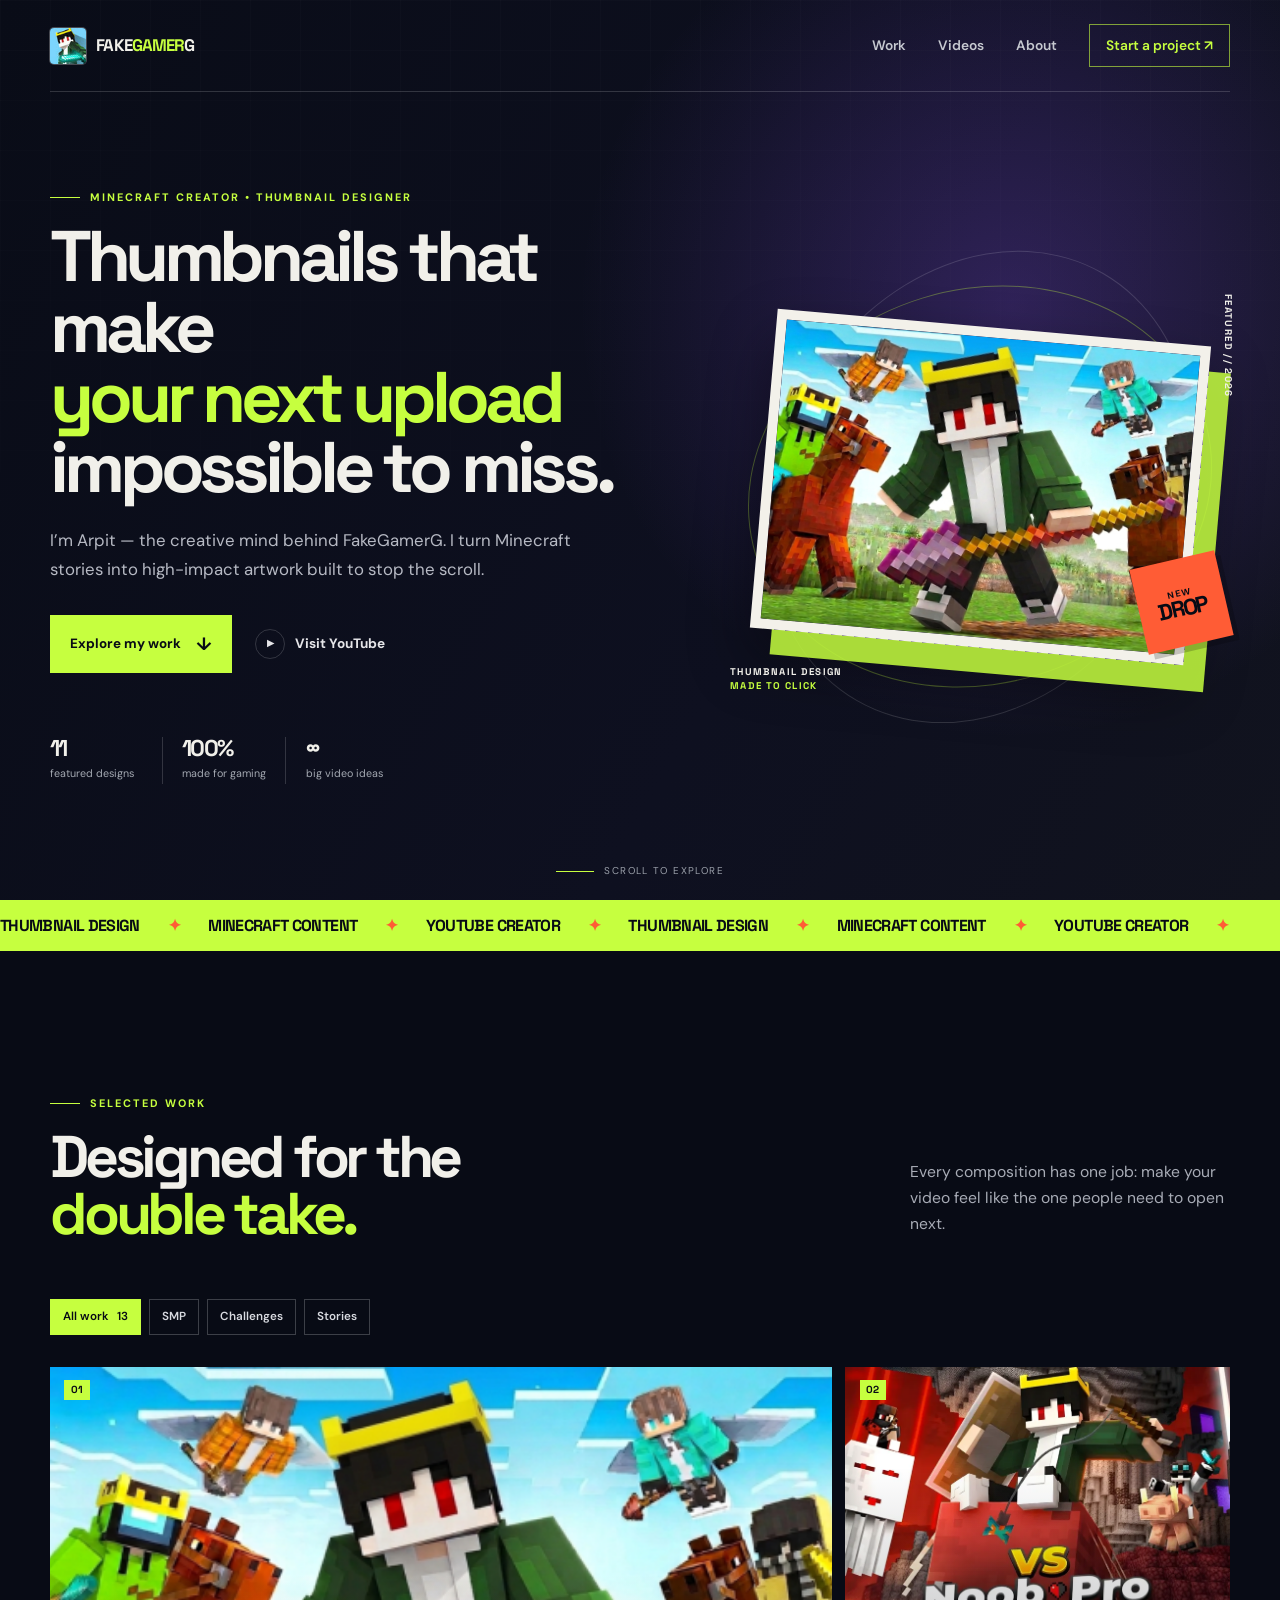
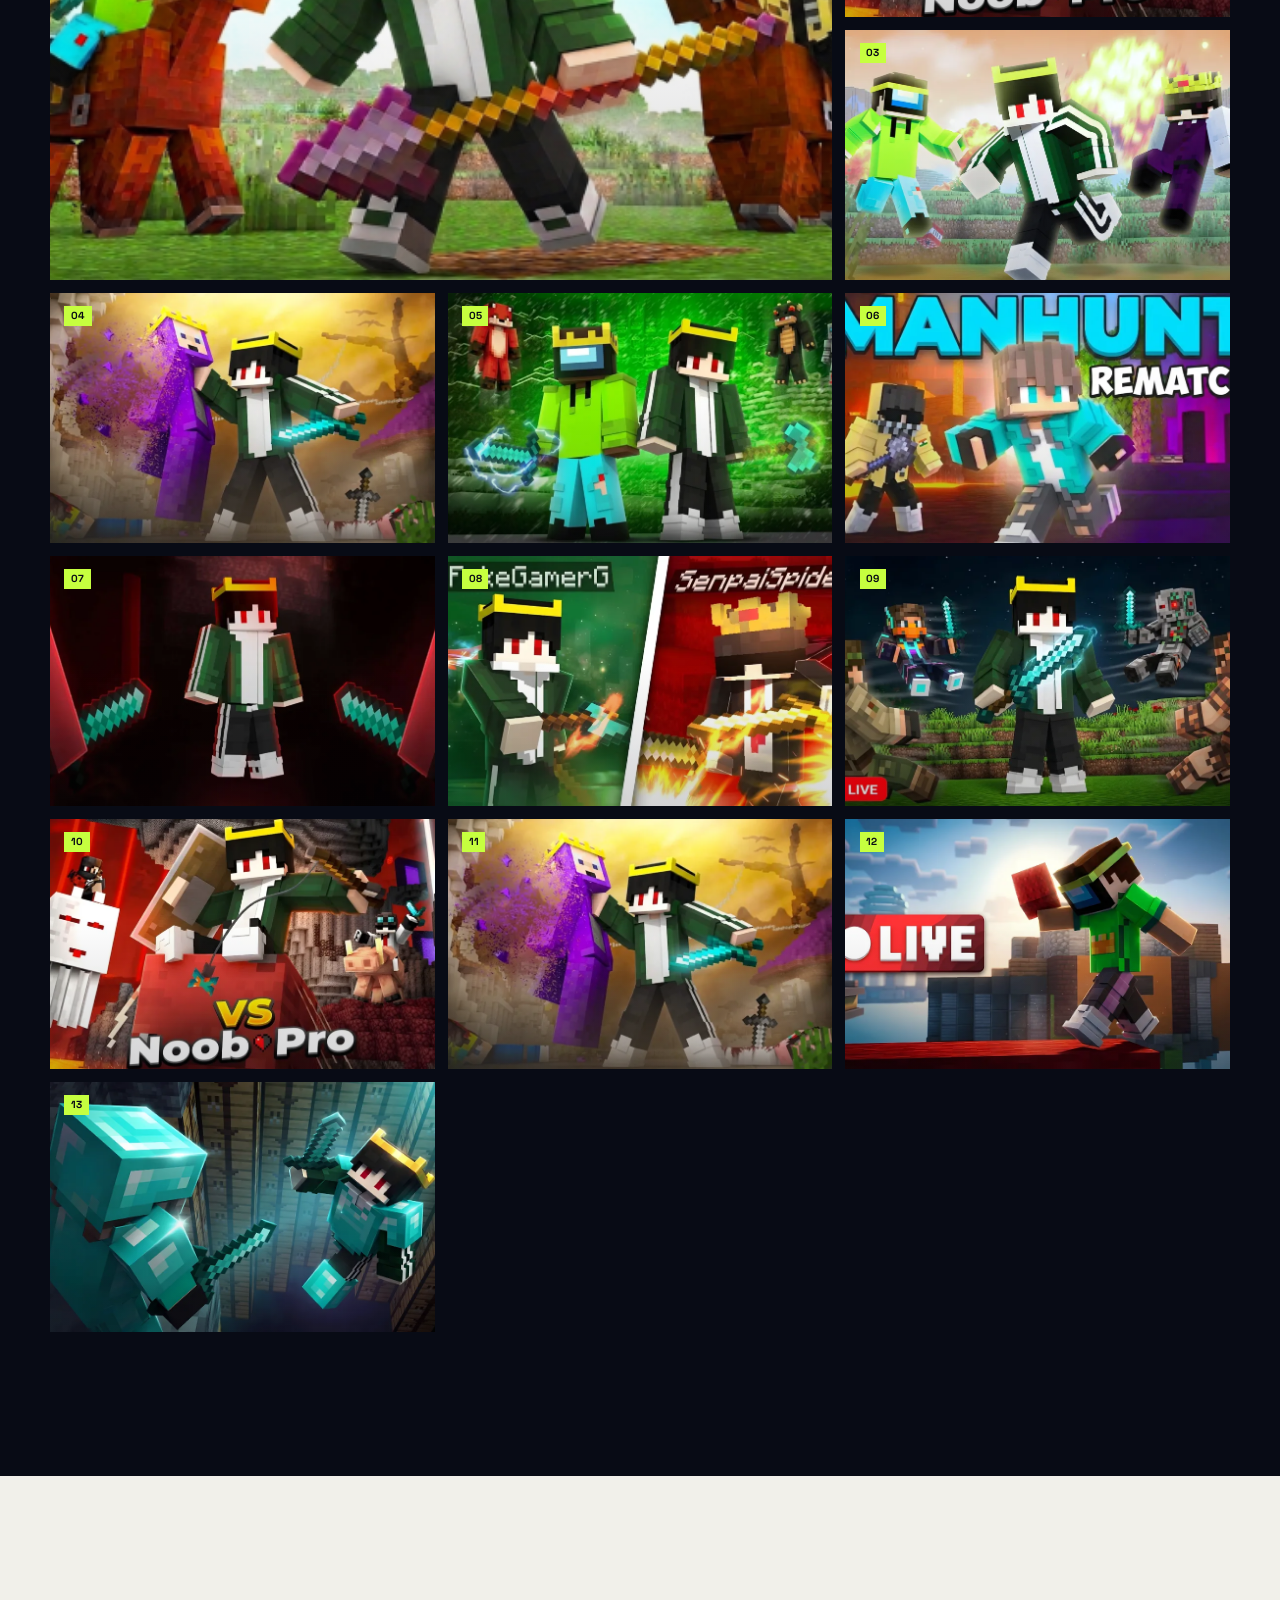
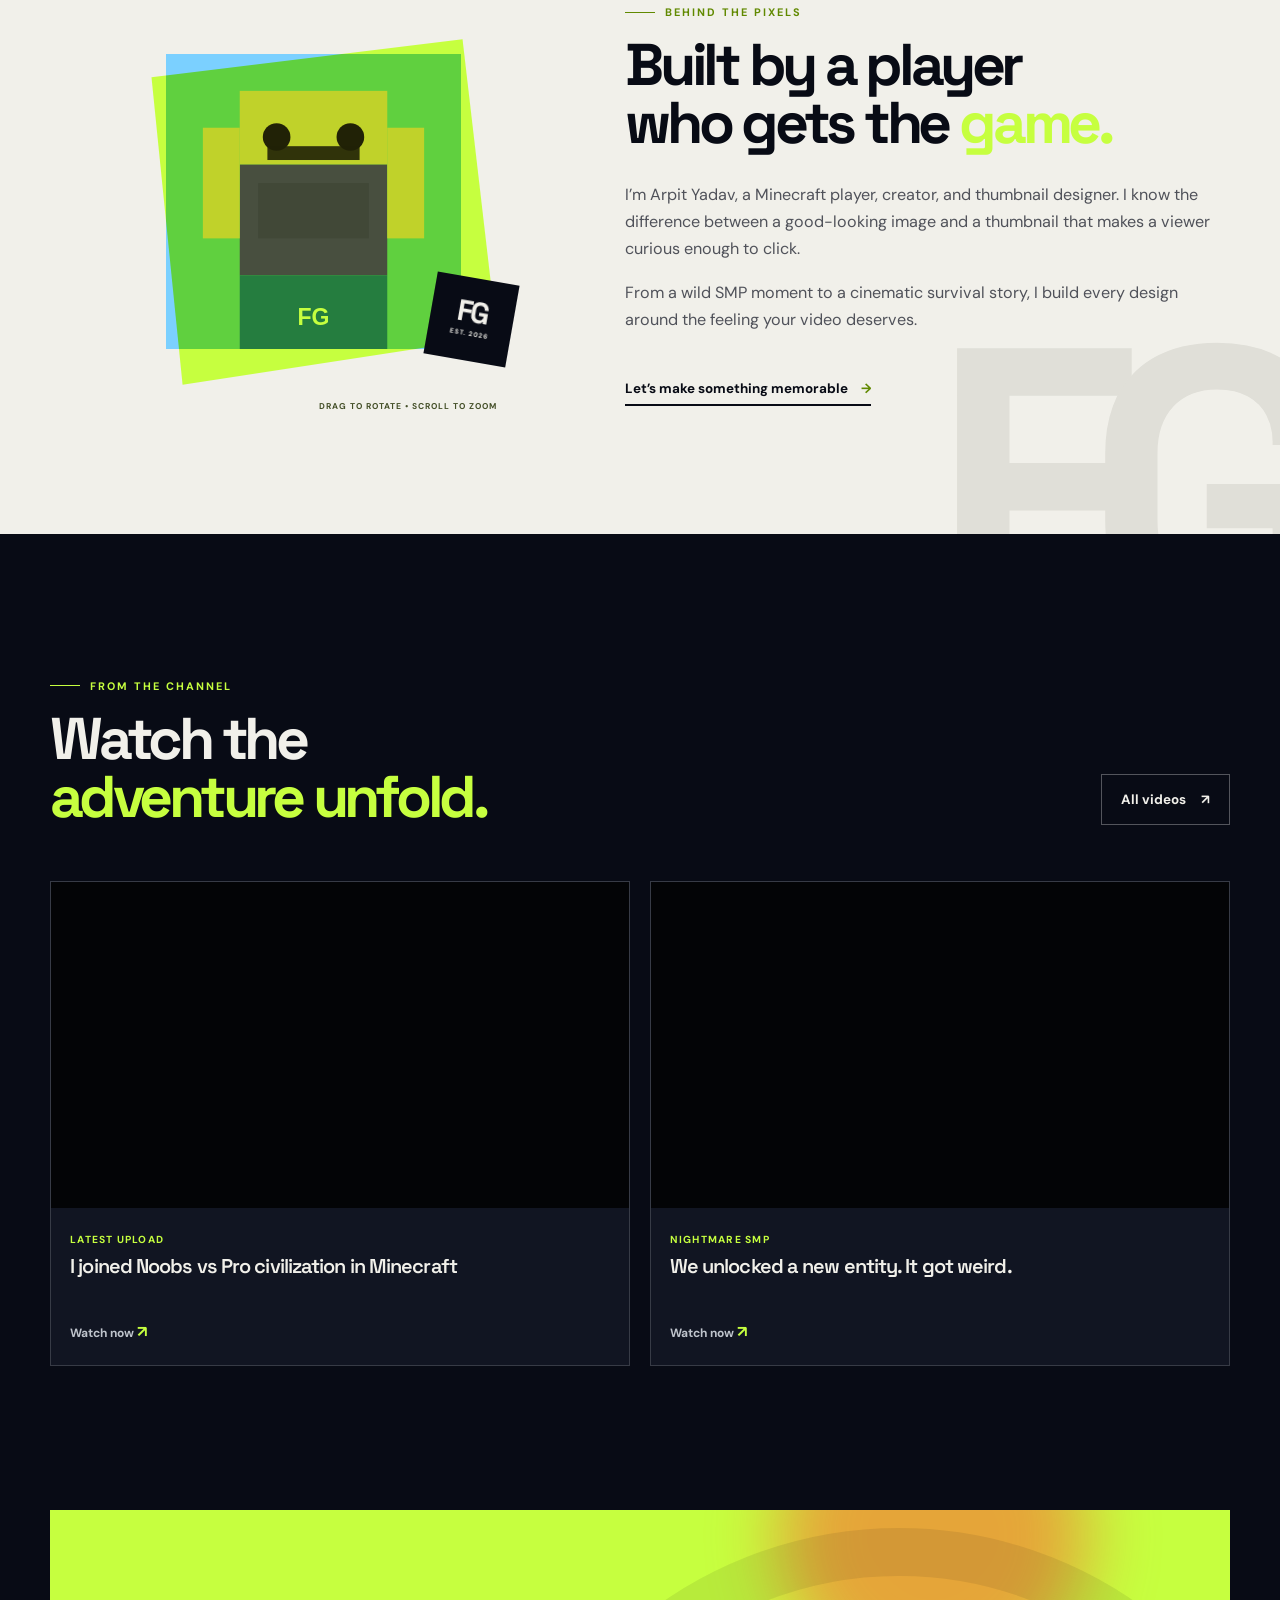
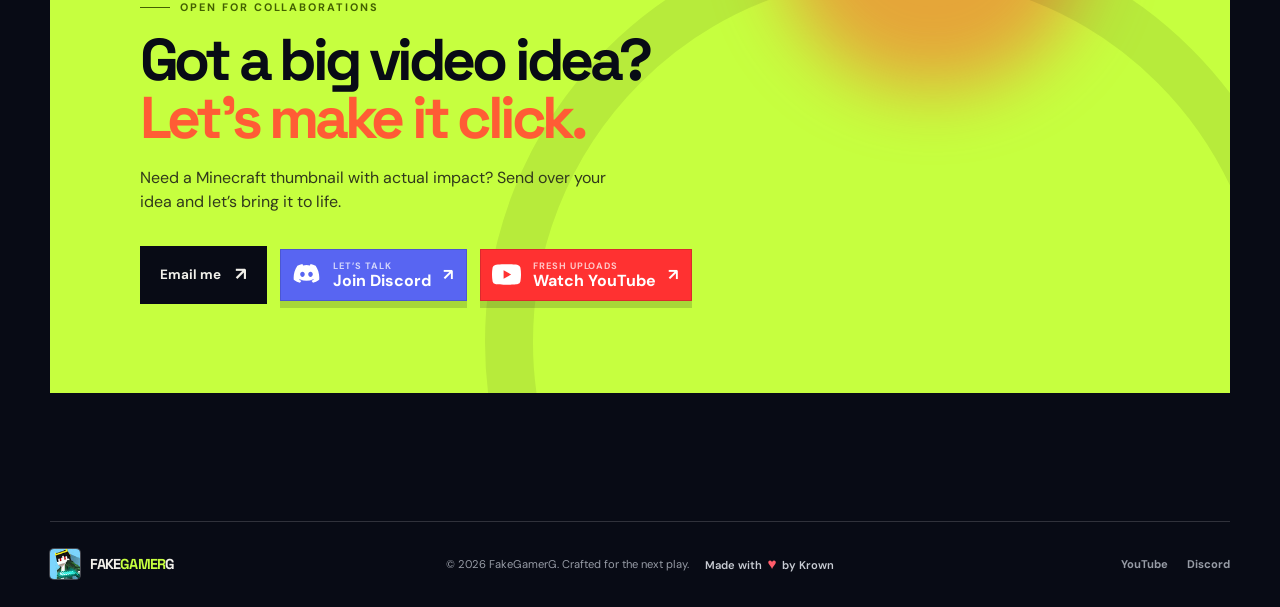
==== commit 236b4276: "Renamed And Regenrate All The Thumnail Files !!" ====
--- a/index.html
+++ b/index.html
@@ -5,8 +5,8 @@
     <meta name="viewport" content="width=device-width, initial-scale=1" />
     <meta name="theme-color" content="#080b15" />
     <meta name="referrer" content="strict-origin-when-cross-origin" />
-    <meta name="description" content="FakeGamerG â€” Minecraft thumbnail design and content creation by Arpit Yadav." />
-    <title>FakeGamerG â€” Minecraft Creator & Thumbnail Designer</title>
+    <meta name="description" content="FakeGamerG — Minecraft thumbnail design and content creation by Arpit Yadav." />
+    <title>FakeGamerG — Minecraft Creator & Thumbnail Designer</title>
     <link rel="preload" href="assets/images/thumbnail-01.webp" as="image" />
     <link rel="icon" type="image/svg+xml" href="assets/images/favicon.svg" />
     <link rel="preconnect" href="https://fonts.googleapis.com" />
@@ -21,16 +21,16 @@
         <a class="brand" href="#home" aria-label="FakeGamerG home"><img src="assets/images/logo.jfif" alt="" width="42" height="42" /><span>FAKE<span>GAMER</span>G</span></a>
         <button class="menu-toggle" type="button" aria-expanded="false" aria-controls="nav-menu"><span class="sr-only">Toggle menu</span><span></span><span></span></button>
         <div class="nav-menu" id="nav-menu">
-          <a href="#work">Work</a><a href="#videos">Videos</a><a href="#about">About</a><a class="nav-cta" href="#contact">Start a project <span aria-hidden="true">â†—</span></a>
+          <a href="#work">Work</a><a href="#videos">Videos</a><a href="#about">About</a><a class="nav-cta" href="#contact">Start a project <span aria-hidden="true">↗</span></a>
         </div>
       </nav>
       <div class="hero shell">
         <div class="hero-copy">
-          <p class="kicker"><span></span> Minecraft creator â€¢ thumbnail designer</p>
+          <p class="kicker"><span></span> Minecraft creator • thumbnail designer</p>
           <h1>Thumbnails that make<br /><em>your next upload</em> impossible to miss.</h1>
-          <p class="hero-intro">Iâ€™m Arpit â€” the creative mind behind FakeGamerG. I turn Minecraft stories into high-impact artwork built to stop the scroll.</p>
-          <div class="hero-actions"><a class="button button-primary" href="#work">Explore my work <span aria-hidden="true">â†“</span></a><a class="play-link" href="https://www.youtube.com/@FakeStarG" target="_blank" rel="noopener"><span class="play-icon" aria-hidden="true">â–¶</span> Visit YouTube</a></div>
-          <div class="hero-proof" aria-label="Highlights"><div><strong>11</strong><span>featured designs</span></div><div><strong>100%</strong><span>made for gaming</span></div><div><strong>âˆž</strong><span>big video ideas</span></div></div>
+          <p class="hero-intro">I’m Arpit — the creative mind behind FakeGamerG. I turn Minecraft stories into high-impact artwork built to stop the scroll.</p>
+          <div class="hero-actions"><a class="button button-primary" href="#work">Explore my work <span aria-hidden="true">↓</span></a><a class="play-link" href="https://www.youtube.com/@FakeStarG" target="_blank" rel="noopener"><span class="play-icon" aria-hidden="true">▶</span> Visit YouTube</a></div>
+          <div class="hero-proof" aria-label="Highlights"><div><strong>11</strong><span>featured designs</span></div><div><strong>100%</strong><span>made for gaming</span></div><div><strong>∞</strong><span>big video ideas</span></div></div>
         </div>
         <div class="hero-art" aria-label="Featured Minecraft thumbnail">
           <div class="hero-orbit orbit-one"></div><div class="hero-orbit orbit-two"></div><p class="art-label top-label">FEATURED // 2026</p>
@@ -41,32 +41,32 @@
       <a class="scroll-cue" href="#work" aria-label="Scroll to featured work"><span></span> scroll to explore</a>
     </header>
     <main id="main">
-      <section class="marquee" aria-label="Services"><div class="marquee-track"><span>THUMBNAIL DESIGN</span><i>âœ¦</i><span>MINECRAFT CONTENT</span><i>âœ¦</i><span>YOUTUBE CREATOR</span><i>âœ¦</i><span>THUMBNAIL DESIGN</span><i>âœ¦</i><span>MINECRAFT CONTENT</span><i>âœ¦</i><span>YOUTUBE CREATOR</span><i>âœ¦</i></div></section>
+      <section class="marquee" aria-label="Services"><div class="marquee-track"><span>THUMBNAIL DESIGN</span><i>✦</i><span>MINECRAFT CONTENT</span><i>✦</i><span>YOUTUBE CREATOR</span><i>✦</i><span>THUMBNAIL DESIGN</span><i>✦</i><span>MINECRAFT CONTENT</span><i>✦</i><span>YOUTUBE CREATOR</span><i>✦</i></div></section>
       <section class="work section shell" id="work">
         <div class="section-top reveal"><div><p class="kicker"><span></span> Selected work</p><h2>Designed for the<br /><em>double take.</em></h2></div><p class="section-intro">Every composition has one job: make your video feel like the one people need to open next.</p></div>
         <div class="filters reveal" role="group" aria-label="Filter gallery"><button class="filter active" type="button" data-filter="all">All work <span>13</span></button><button class="filter" type="button" data-filter="smp">SMP</button><button class="filter" type="button" data-filter="challenge">Challenges</button><button class="filter" type="button" data-filter="story">Stories</button></div>
         <div class="gallery">
-          <button class="project project-featured reveal" type="button" data-category="story" data-title="The big story" data-image="assets/images/thumbnail-01.webp"><img src="assets/images/thumbnail-01.webp" alt="Minecraft story thumbnail" /><span class="project-shade"></span><span class="project-number">01</span><span class="project-copy"><small>Story / cinematic</small><strong>The big story <i>â†—</i></strong></span></button>
-          <button class="project reveal" type="button" data-category="smp" data-title="SMP chaos" data-image="assets/images/thumbnail-02.webp"><img src="assets/images/thumbnail-02.webp" alt="Minecraft SMP thumbnail" /><span class="project-shade"></span><span class="project-number">02</span><span class="project-copy"><small>SMP</small><strong>SMP chaos <i>â†—</i></strong></span></button>
-          <button class="project reveal" type="button" data-category="challenge" data-title="One impossible challenge" data-image="assets/images/thumbnail-03.webp"><img src="assets/images/thumbnail-03.webp" alt="Minecraft challenge thumbnail" /><span class="project-shade"></span><span class="project-number">03</span><span class="project-copy"><small>Challenge</small><strong>One impossible challenge <i>â†—</i></strong></span></button>
-          <button class="project reveal" type="button" data-category="story" data-title="Survival arc" data-image="assets/images/thumbnail-04.webp"><img src="assets/images/thumbnail-04.webp" alt="Minecraft survival story thumbnail" /><span class="project-shade"></span><span class="project-number">04</span><span class="project-copy"><small>Story</small><strong>Survival arc <i>â†—</i></strong></span></button>
-          <button class="project reveal" type="button" data-category="smp" data-title="The server strikes back" data-image="assets/images/thumbnail-05.webp"><img src="assets/images/thumbnail-05.webp" alt="Minecraft server thumbnail" /><span class="project-shade"></span><span class="project-number">05</span><span class="project-copy"><small>SMP</small><strong>The server strikes back <i>â†—</i></strong></span></button>
-          <button class="project reveal" type="button" data-category="challenge" data-title="100 days, no mercy" data-image="assets/images/thumbnail-06.webp"><img src="assets/images/thumbnail-06.webp" alt="Minecraft 100 days thumbnail" /><span class="project-shade"></span><span class="project-number">06</span><span class="project-copy"><small>Challenge</small><strong>100 days, no mercy <i>â†—</i></strong></span></button>
-          <button class="project reveal" type="button" data-category="story" data-title="The hidden world" data-image="assets/images/thumbnail-07.webp"><img src="assets/images/thumbnail-07.webp" alt="Minecraft hidden world thumbnail" /><span class="project-shade"></span><span class="project-number">07</span><span class="project-copy"><small>Story</small><strong>The hidden world <i>â†—</i></strong></span></button>
-          <button class="project reveal" type="button" data-category="smp" data-title="Hardcore season" data-image="assets/images/thumbnail-08.webp"><img src="assets/images/thumbnail-08.webp" alt="Minecraft hardcore thumbnail" /><span class="project-shade"></span><span class="project-number">08</span><span class="project-copy"><small>SMP</small><strong>Hardcore season <i>â†—</i></strong></span></button>
-          <button class="project reveal" type="button" data-category="challenge" data-title="Only one life" data-image="assets/images/thumbnail-09.webp"><img src="assets/images/thumbnail-09.webp" alt="Minecraft one life challenge thumbnail" /><span class="project-shade"></span><span class="project-number">09</span><span class="project-copy"><small>Challenge</small><strong>Only one life <i>â†—</i></strong></span></button>
-          <button class="project reveal" type="button" data-category="smp" data-title="The raid begins" data-image="assets/images/thumbnail-10.webp"><img src="assets/images/thumbnail-10.webp" alt="Minecraft raid thumbnail" /><span class="project-shade"></span><span class="project-number">10</span><span class="project-copy"><small>SMP</small><strong>The raid begins <i>â†—</i></strong></span></button>
-          <button class="project reveal" type="button" data-category="story" data-title="A new chapter" data-image="assets/images/thumbnail-11.webp"><img src="assets/images/thumbnail-11.webp" alt="Minecraft adventure thumbnail" /><span class="project-shade"></span><span class="project-number">11</span><span class="project-copy"><small>Story</small><strong>A new chapter <i>â†—</i></strong></span></button>
+          <button class="project project-featured reveal" type="button" data-category="story" data-title="The big story" data-image="assets/images/thumbnail-01.webp"><img src="assets/images/thumbnail-01.webp" alt="Minecraft story thumbnail" /><span class="project-shade"></span><span class="project-number">01</span><span class="project-copy"><small>Story / cinematic</small><strong>The big story <i>↗</i></strong></span></button>
+          <button class="project reveal" type="button" data-category="smp" data-title="SMP chaos" data-image="assets/images/thumbnail-02.webp"><img src="assets/images/thumbnail-02.webp" alt="Minecraft SMP thumbnail" /><span class="project-shade"></span><span class="project-number">02</span><span class="project-copy"><small>SMP</small><strong>SMP chaos <i>↗</i></strong></span></button>
+          <button class="project reveal" type="button" data-category="challenge" data-title="One impossible challenge" data-image="assets/images/thumbnail-03.webp"><img src="assets/images/thumbnail-03.webp" alt="Minecraft challenge thumbnail" /><span class="project-shade"></span><span class="project-number">03</span><span class="project-copy"><small>Challenge</small><strong>One impossible challenge <i>↗</i></strong></span></button>
+          <button class="project reveal" type="button" data-category="story" data-title="Survival arc" data-image="assets/images/thumbnail-04.webp"><img src="assets/images/thumbnail-04.webp" alt="Minecraft survival story thumbnail" /><span class="project-shade"></span><span class="project-number">04</span><span class="project-copy"><small>Story</small><strong>Survival arc <i>↗</i></strong></span></button>
+          <button class="project reveal" type="button" data-category="smp" data-title="The server strikes back" data-image="assets/images/thumbnail-05.webp"><img src="assets/images/thumbnail-05.webp" alt="Minecraft server thumbnail" /><span class="project-shade"></span><span class="project-number">05</span><span class="project-copy"><small>SMP</small><strong>The server strikes back <i>↗</i></strong></span></button>
+          <button class="project reveal" type="button" data-category="challenge" data-title="100 days, no mercy" data-image="assets/images/thumbnail-06.webp"><img src="assets/images/thumbnail-06.webp" alt="Minecraft 100 days thumbnail" /><span class="project-shade"></span><span class="project-number">06</span><span class="project-copy"><small>Challenge</small><strong>100 days, no mercy <i>↗</i></strong></span></button>
+          <button class="project reveal" type="button" data-category="story" data-title="The hidden world" data-image="assets/images/thumbnail-07.webp"><img src="assets/images/thumbnail-07.webp" alt="Minecraft hidden world thumbnail" /><span class="project-shade"></span><span class="project-number">07</span><span class="project-copy"><small>Story</small><strong>The hidden world <i>↗</i></strong></span></button>
+          <button class="project reveal" type="button" data-category="smp" data-title="Hardcore season" data-image="assets/images/thumbnail-08.webp"><img src="assets/images/thumbnail-08.webp" alt="Minecraft hardcore thumbnail" /><span class="project-shade"></span><span class="project-number">08</span><span class="project-copy"><small>SMP</small><strong>Hardcore season <i>↗</i></strong></span></button>
+          <button class="project reveal" type="button" data-category="challenge" data-title="Only one life" data-image="assets/images/thumbnail-09.webp"><img src="assets/images/thumbnail-09.webp" alt="Minecraft one life challenge thumbnail" /><span class="project-shade"></span><span class="project-number">09</span><span class="project-copy"><small>Challenge</small><strong>Only one life <i>↗</i></strong></span></button>
+          <button class="project reveal" type="button" data-category="smp" data-title="The raid begins" data-image="assets/images/thumbnail-10.webp"><img src="assets/images/thumbnail-10.webp" alt="Minecraft raid thumbnail" /><span class="project-shade"></span><span class="project-number">10</span><span class="project-copy"><small>SMP</small><strong>The raid begins <i>↗</i></strong></span></button>
+          <button class="project reveal" type="button" data-category="story" data-title="A new chapter" data-image="assets/images/thumbnail-11.webp"><img src="assets/images/thumbnail-11.webp" alt="Minecraft adventure thumbnail" /><span class="project-shade"></span><span class="project-number">11</span><span class="project-copy"><small>Story</small><strong>A new chapter <i>↗</i></strong></span></button>
           <button class="project reveal" type="button" data-category="challenge" data-title="New project 12" data-image="assets/images/thumbnail-12.webp"><img src="assets/images/thumbnail-12.webp" alt="Minecraft thumbnail project 12" /><span class="project-shade"></span><span class="project-number">12</span></button>
           <button class="project reveal" type="button" data-category="story" data-title="New project 13" data-image="assets/images/thumbnail-13.webp"><img src="assets/images/thumbnail-13.webp" alt="Minecraft thumbnail project 13" /><span class="project-shade"></span><span class="project-number">13</span></button>
         </div>
       </section>
-      <section class="about-band" id="about"><div class="shell about-grid"><div class="about-portrait reveal"><div class="portrait-backdrop"></div><img src="assets/images/minecraft-character.svg" alt="Pixel art FakeGamerG character" /><span class="portrait-tag">FG<br /><small>EST. 2026</small></span></div><div class="about-copy reveal"><p class="kicker"><span></span> Behind the pixels</p><h2>Built by a player<br />who gets the <em>game.</em></h2><p>Iâ€™m Arpit Yadav, a Minecraft player, creator, and thumbnail designer. I know the difference between a good-looking image and a thumbnail that makes a viewer curious enough to click.</p><p>From a wild SMP moment to a cinematic survival story, I build every design around the feeling your video deserves.</p><a class="text-link" href="#contact">Letâ€™s make something memorable <span>â†’</span></a></div></div></section>
-      <section class="videos section shell" id="videos"><div class="section-top reveal"><div><p class="kicker"><span></span> From the channel</p><h2>Watch the<br /><em>adventure unfold.</em></h2></div><a class="button button-ghost" href="https://www.youtube.com/@FakeStarG" target="_blank" rel="noopener">All videos <span>â†—</span></a></div><div class="video-grid"><article class="video-card reveal"><div class="video-wrap"><iframe src="https://www.youtube-nocookie.com/embed/fXGNRoWdPVM" title="I joined Noobs vs Pro civilization in Minecraft" loading="lazy" referrerpolicy="strict-origin-when-cross-origin" allow="accelerometer; autoplay; clipboard-write; encrypted-media; gyroscope; picture-in-picture; web-share" allowfullscreen></iframe></div><div class="video-meta"><span>Latest upload</span><h3>I joined Noobs vs Pro civilization in Minecraft</h3><a href="https://www.youtube.com/watch?v=fXGNRoWdPVM" target="_blank" rel="noopener">Watch now <i>â†—</i></a></div></article><article class="video-card reveal"><div class="video-wrap"><iframe src="https://www.youtube-nocookie.com/embed/WYHK5EUQQGU" title="Nightmare SMP â€” We Unlocked New Entity" loading="lazy" referrerpolicy="strict-origin-when-cross-origin" allow="accelerometer; autoplay; clipboard-write; encrypted-media; gyroscope; picture-in-picture; web-share" allowfullscreen></iframe></div><div class="video-meta"><span>Nightmare SMP</span><h3>We unlocked a new entity. It got weird.</h3><a href="https://www.youtube.com/watch?v=WYHK5EUQQGU" target="_blank" rel="noopener">Watch now <i>â†—</i></a></div></article></div></section>
-      <section class="contact shell" id="contact"><div class="contact-inner reveal"><div class="contact-glow"></div><p class="kicker"><span></span> Open for collaborations</p><h2>Got a big video idea?<br /><em>Letâ€™s make it click.</em></h2><p>Need a Minecraft thumbnail with actual impact? Send over your idea and letâ€™s bring it to life.</p><div class="contact-actions"><a class="button button-lime" href="mailto:hello@fakegamerg.com">Email me <span>â†—</span></a><a class="social-cta discord-cta" href="https://discord.gg/QErRAA3pWK" target="_blank" rel="noopener" aria-label="Join FakeGamerG on Discord"><svg viewBox="0 0 24 24" aria-hidden="true"><path fill="currentColor" d="M19.54 4.74A16.8 16.8 0 0 0 15.37 3.4l-.52 1.05a15.4 15.4 0 0 0-5.7 0L8.63 3.4a16.74 16.74 0 0 0-4.17 1.35C1.82 8.7 1.1 12.55 1.46 16.35a16.94 16.94 0 0 0 5.12 2.58l1.24-1.69a9.53 9.53 0 0 1-1.95-.93l.47-.36c3.76 1.73 7.56 1.73 11.27 0l.47.36c-.63.37-1.28.69-1.95.93l1.24 1.69a16.9 16.9 0 0 0 5.12-2.58c.43-4.4-.74-8.22-2.94-11.61ZM8.67 14.02c-1.04 0-1.89-.96-1.89-2.14s.83-2.14 1.89-2.14c1.06 0 1.9.96 1.88 2.14 0 1.18-.83 2.14-1.88 2.14Zm6.66 0c-1.04 0-1.89-.96-1.89-2.14s.83-2.14 1.89-2.14c1.06 0 1.9.96 1.88 2.14 0 1.18-.83 2.14-1.88 2.14Z"/></svg><span><small>Letâ€™s talk</small>Join Discord</span><b aria-hidden="true">â†—</b></a><a class="social-cta youtube-cta" href="https://www.youtube.com/@FakeStarG" target="_blank" rel="noopener" aria-label="Watch FakeGamerG on YouTube"><svg viewBox="0 0 24 24" aria-hidden="true"><path fill="currentColor" d="M23.5 6.19a3.01 3.01 0 0 0-2.11-2.12C19.54 3.5 12 3.5 12 3.5s-7.54 0-9.39.57A3.01 3.01 0 0 0 .5 6.19 31.9 31.9 0 0 0 0 12a31.9 31.9 0 0 0 .5 5.81 3.01 3.01 0 0 0 2.11 2.12c1.85.57 9.39.57 9.39.57s7.54 0 9.39-.57a3.01 3.01 0 0 0 2.11-2.12A31.9 31.9 0 0 0 24 12a31.9 31.9 0 0 0-.5-5.81ZM9.6 15.55v-7.1L15.85 12 9.6 15.55Z"/></svg><span><small>Fresh uploads</small>Watch YouTube</span><b aria-hidden="true">â†—</b></a></div></div></section>
+      <section class="about-band" id="about"><div class="shell about-grid"><div class="about-portrait reveal"><div class="portrait-backdrop"></div><img src="assets/images/minecraft-character.svg" alt="Pixel art FakeGamerG character" /><span class="portrait-tag">FG<br /><small>EST. 2026</small></span></div><div class="about-copy reveal"><p class="kicker"><span></span> Behind the pixels</p><h2>Built by a player<br />who gets the <em>game.</em></h2><p>I’m Arpit Yadav, a Minecraft player, creator, and thumbnail designer. I know the difference between a good-looking image and a thumbnail that makes a viewer curious enough to click.</p><p>From a wild SMP moment to a cinematic survival story, I build every design around the feeling your video deserves.</p><a class="text-link" href="#contact">Let’s make something memorable <span>→</span></a></div></div></section>
+      <section class="videos section shell" id="videos"><div class="section-top reveal"><div><p class="kicker"><span></span> From the channel</p><h2>Watch the<br /><em>adventure unfold.</em></h2></div><a class="button button-ghost" href="https://www.youtube.com/@FakeStarG" target="_blank" rel="noopener">All videos <span>↗</span></a></div><div class="video-grid"><article class="video-card reveal"><div class="video-wrap"><iframe src="https://www.youtube-nocookie.com/embed/fXGNRoWdPVM" title="I joined Noobs vs Pro civilization in Minecraft" loading="lazy" referrerpolicy="strict-origin-when-cross-origin" allow="accelerometer; autoplay; clipboard-write; encrypted-media; gyroscope; picture-in-picture; web-share" allowfullscreen></iframe></div><div class="video-meta"><span>Latest upload</span><h3>I joined Noobs vs Pro civilization in Minecraft</h3><a href="https://www.youtube.com/watch?v=fXGNRoWdPVM" target="_blank" rel="noopener">Watch now <i>↗</i></a></div></article><article class="video-card reveal"><div class="video-wrap"><iframe src="https://www.youtube-nocookie.com/embed/WYHK5EUQQGU" title="Nightmare SMP — We Unlocked New Entity" loading="lazy" referrerpolicy="strict-origin-when-cross-origin" allow="accelerometer; autoplay; clipboard-write; encrypted-media; gyroscope; picture-in-picture; web-share" allowfullscreen></iframe></div><div class="video-meta"><span>Nightmare SMP</span><h3>We unlocked a new entity. It got weird.</h3><a href="https://www.youtube.com/watch?v=WYHK5EUQQGU" target="_blank" rel="noopener">Watch now <i>↗</i></a></div></article></div></section>
+      <section class="contact shell" id="contact"><div class="contact-inner reveal"><div class="contact-glow"></div><p class="kicker"><span></span> Open for collaborations</p><h2>Got a big video idea?<br /><em>Let’s make it click.</em></h2><p>Need a Minecraft thumbnail with actual impact? Send over your idea and let’s bring it to life.</p><div class="contact-actions"><a class="button button-lime" href="mailto:hello@fakegamerg.com">Email me <span>↗</span></a><a class="social-cta discord-cta" href="https://discord.gg/QErRAA3pWK" target="_blank" rel="noopener" aria-label="Join FakeGamerG on Discord"><svg viewBox="0 0 24 24" aria-hidden="true"><path fill="currentColor" d="M19.54 4.74A16.8 16.8 0 0 0 15.37 3.4l-.52 1.05a15.4 15.4 0 0 0-5.7 0L8.63 3.4a16.74 16.74 0 0 0-4.17 1.35C1.82 8.7 1.1 12.55 1.46 16.35a16.94 16.94 0 0 0 5.12 2.58l1.24-1.69a9.53 9.53 0 0 1-1.95-.93l.47-.36c3.76 1.73 7.56 1.73 11.27 0l.47.36c-.63.37-1.28.69-1.95.93l1.24 1.69a16.9 16.9 0 0 0 5.12-2.58c.43-4.4-.74-8.22-2.94-11.61ZM8.67 14.02c-1.04 0-1.89-.96-1.89-2.14s.83-2.14 1.89-2.14c1.06 0 1.9.96 1.88 2.14 0 1.18-.83 2.14-1.88 2.14Zm6.66 0c-1.04 0-1.89-.96-1.89-2.14s.83-2.14 1.89-2.14c1.06 0 1.9.96 1.88 2.14 0 1.18-.83 2.14-1.88 2.14Z"/></svg><span><small>Let’s talk</small>Join Discord</span><b aria-hidden="true">↗</b></a><a class="social-cta youtube-cta" href="https://www.youtube.com/@FakeStarG" target="_blank" rel="noopener" aria-label="Watch FakeGamerG on YouTube"><svg viewBox="0 0 24 24" aria-hidden="true"><path fill="currentColor" d="M23.5 6.19a3.01 3.01 0 0 0-2.11-2.12C19.54 3.5 12 3.5 12 3.5s-7.54 0-9.39.57A3.01 3.01 0 0 0 .5 6.19 31.9 31.9 0 0 0 0 12a31.9 31.9 0 0 0 .5 5.81 3.01 3.01 0 0 0 2.11 2.12c1.85.57 9.39.57 9.39.57s7.54 0 9.39-.57a3.01 3.01 0 0 0 2.11-2.12A31.9 31.9 0 0 0 24 12a31.9 31.9 0 0 0-.5-5.81ZM9.6 15.55v-7.1L15.85 12 9.6 15.55Z"/></svg><span><small>Fresh uploads</small>Watch YouTube</span><b aria-hidden="true">↗</b></a></div></div></section>
     </main>
-    <footer class="footer shell"><a class="brand" href="#home"><img src="assets/images/logo.jfif" alt="" width="36" height="36" /><span>FAKE<span>GAMER</span>G</span></a><p>Â© <span id="year"></span> FakeGamerG. Crafted for the next play.</p><p class="creator-credit">Made with <span aria-label="love">â™¥</span> by Krown</p><div class="footer-links"><a href="https://www.youtube.com/@FakeStarG" target="_blank" rel="noopener">YouTube</a><a href="https://discord.gg/QErRAA3pWK" target="_blank" rel="noopener">Discord</a></div></footer>
-    <dialog class="lightbox" id="lightbox" aria-labelledby="lightbox-title"><button class="lightbox-close" type="button" aria-label="Close preview">Ã—</button><button class="lightbox-arrow previous" type="button" aria-label="Previous project">â†</button><figure><img id="lightbox-image" src="" alt="" /><figcaption id="lightbox-title"></figcaption></figure><button class="lightbox-arrow next" type="button" aria-label="Next project">â†’</button></dialog>
+    <footer class="footer shell"><a class="brand" href="#home"><img src="assets/images/logo.jfif" alt="" width="36" height="36" /><span>FAKE<span>GAMER</span>G</span></a><p>© <span id="year"></span> FakeGamerG. Crafted for the next play.</p><p class="creator-credit">Made with <span aria-label="love">♥</span> by Krown</p><div class="footer-links"><a href="https://www.youtube.com/@FakeStarG" target="_blank" rel="noopener">YouTube</a><a href="https://discord.gg/QErRAA3pWK" target="_blank" rel="noopener">Discord</a></div></footer>
+    <dialog class="lightbox" id="lightbox" aria-labelledby="lightbox-title"><button class="lightbox-close" type="button" aria-label="Close preview">×</button><button class="lightbox-arrow previous" type="button" aria-label="Previous project">←</button><figure><img id="lightbox-image" src="" alt="" /><figcaption id="lightbox-title"></figcaption></figure><button class="lightbox-arrow next" type="button" aria-label="Next project">→</button></dialog>
     <script src="scripts/main.js" defer></script>
   </body>
 </html>
--- a/styles.css
+++ b/styles.css
@@ -14,4 +14,4 @@
 .project-copy{display:none}.project-shade{background:linear-gradient(to top,rgba(5,7,13,.18),transparent 60%)}.project:hover .project-shade{background:rgba(5,7,13,.08)}
 
 /* Interactive Krown model in the About section. */
-.about-portrait>img{display:block}.about-portrait.viewer-ready>img{display:none}.skin-viewer{position:absolute;z-index:2;inset:0;display:none;width:100%;height:100%;touch-action:none;cursor:grab;outline:0}.about-portrait.viewer-ready .skin-viewer{display:block}.skin-viewer:active{cursor:grabbing}.about-portrait::after{content:'DRAG TO ROTATE  â€¢  SCROLL TO ZOOM';position:absolute;z-index:3;right:0;bottom:-1.8rem;color:#455029;font-size:.53rem;font-weight:700;letter-spacing:.12em;pointer-events:none}.portrait-tag{z-index:4}
+.about-portrait>img{display:block}.about-portrait.viewer-ready>img{display:none}.skin-viewer{position:absolute;z-index:2;inset:0;display:none;width:100%;height:100%;touch-action:none;cursor:grab;outline:0}.about-portrait.viewer-ready .skin-viewer{display:block}.skin-viewer:active{cursor:grabbing}.about-portrait::after{content:'DRAG TO ROTATE  •  SCROLL TO ZOOM';position:absolute;z-index:3;right:0;bottom:-1.8rem;color:#455029;font-size:.53rem;font-weight:700;letter-spacing:.12em;pointer-events:none}.portrait-tag{z-index:4}
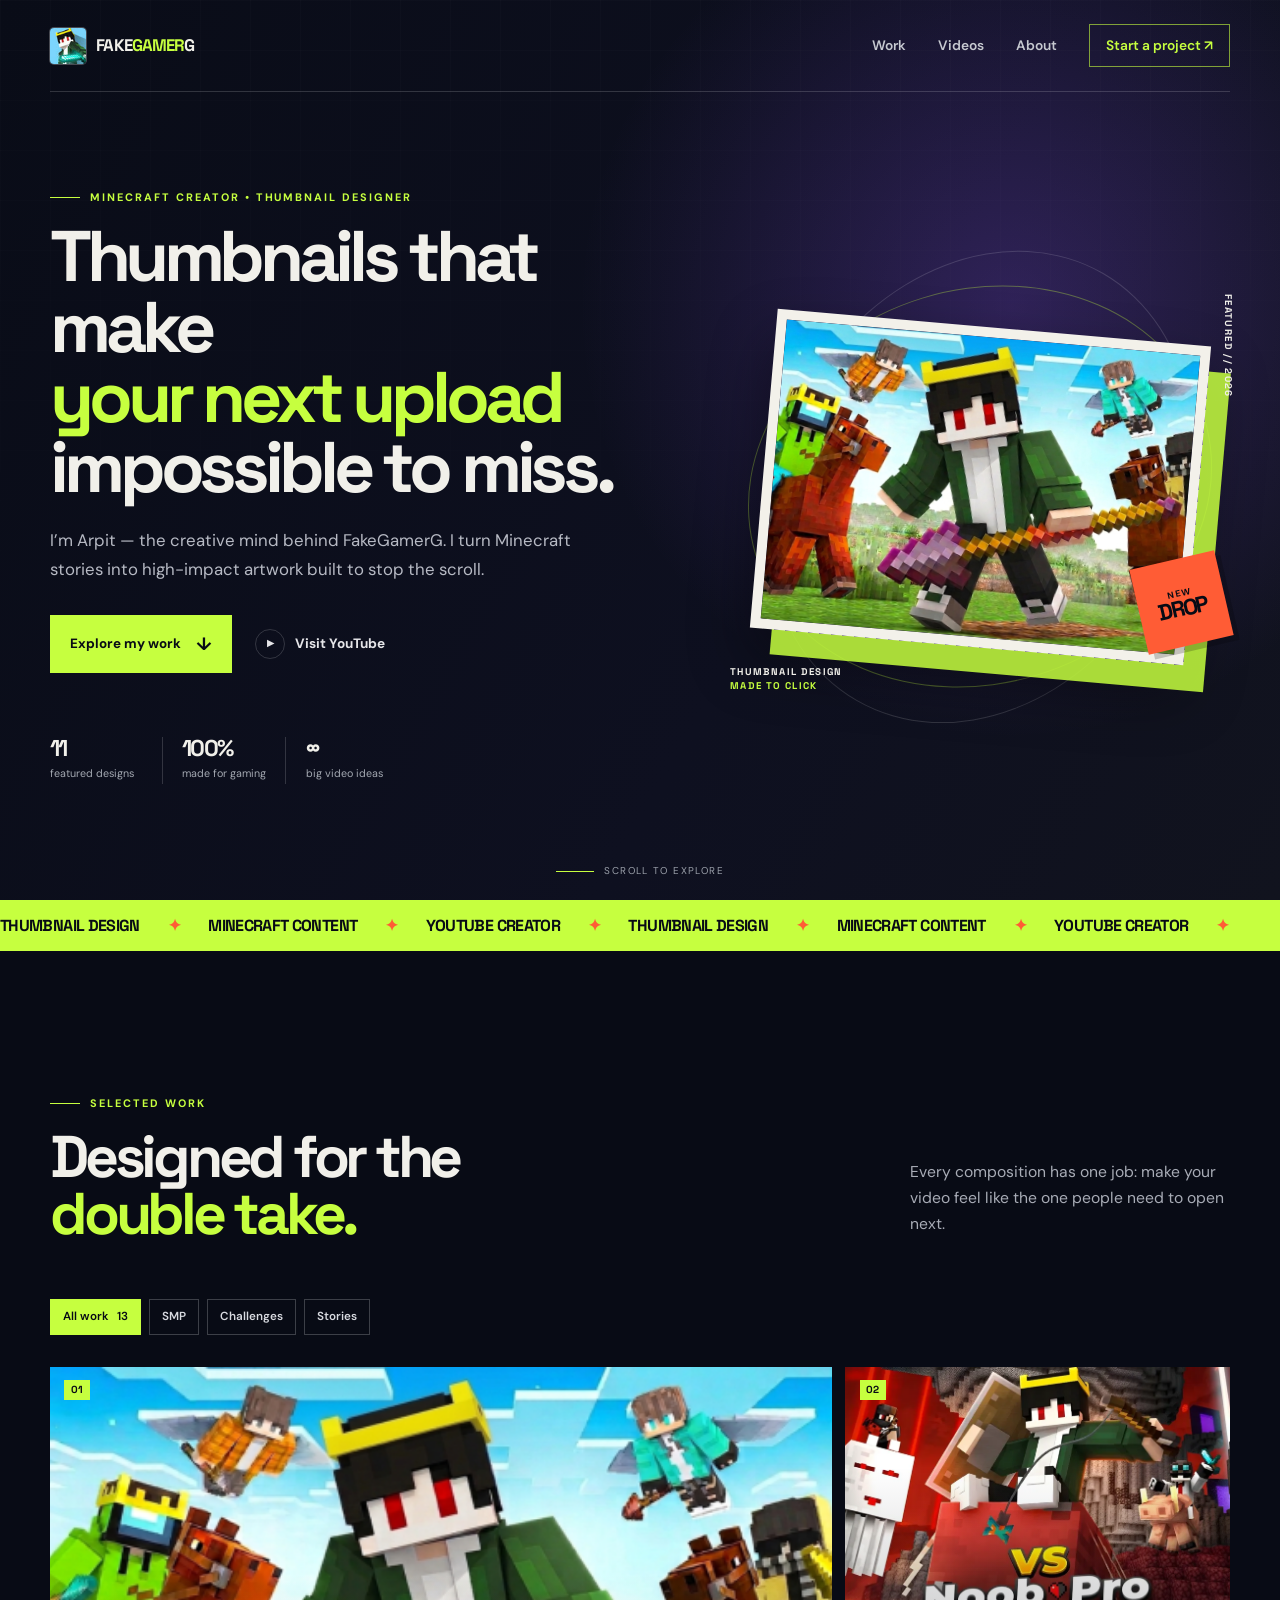
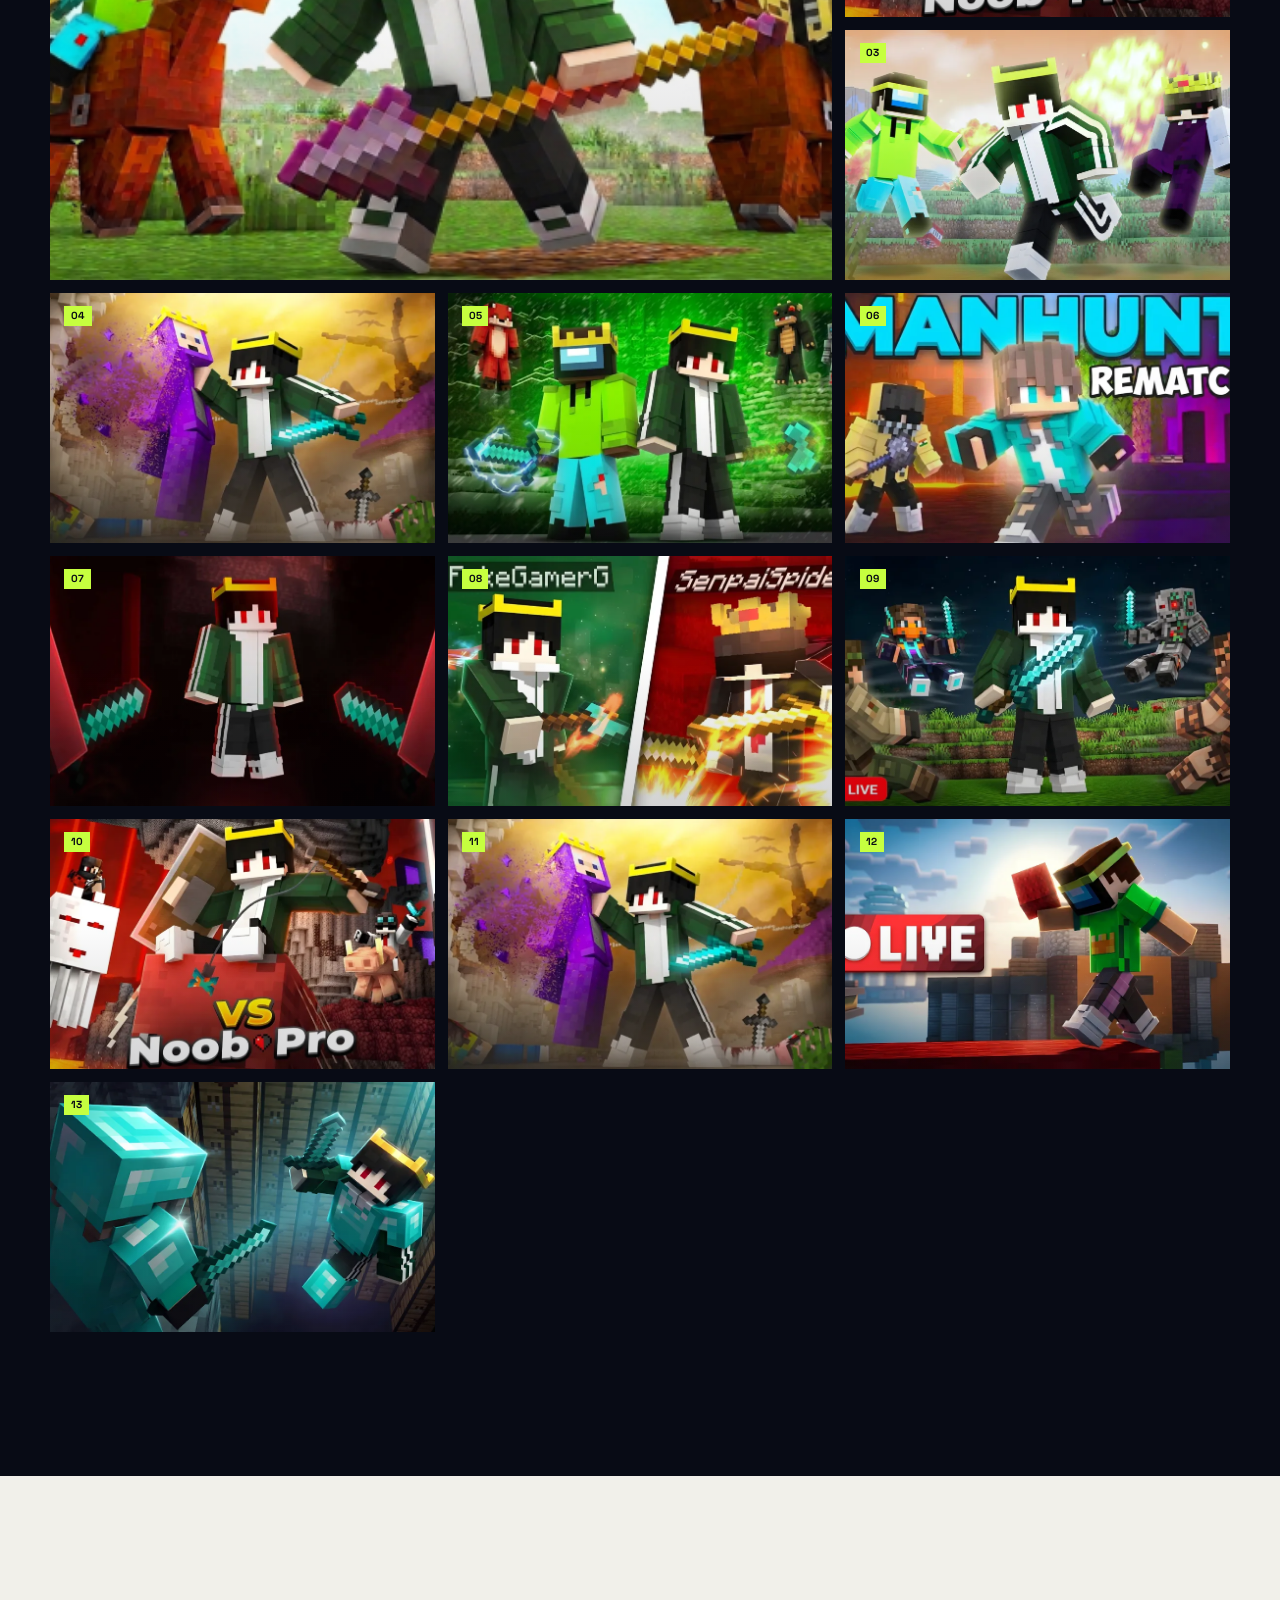
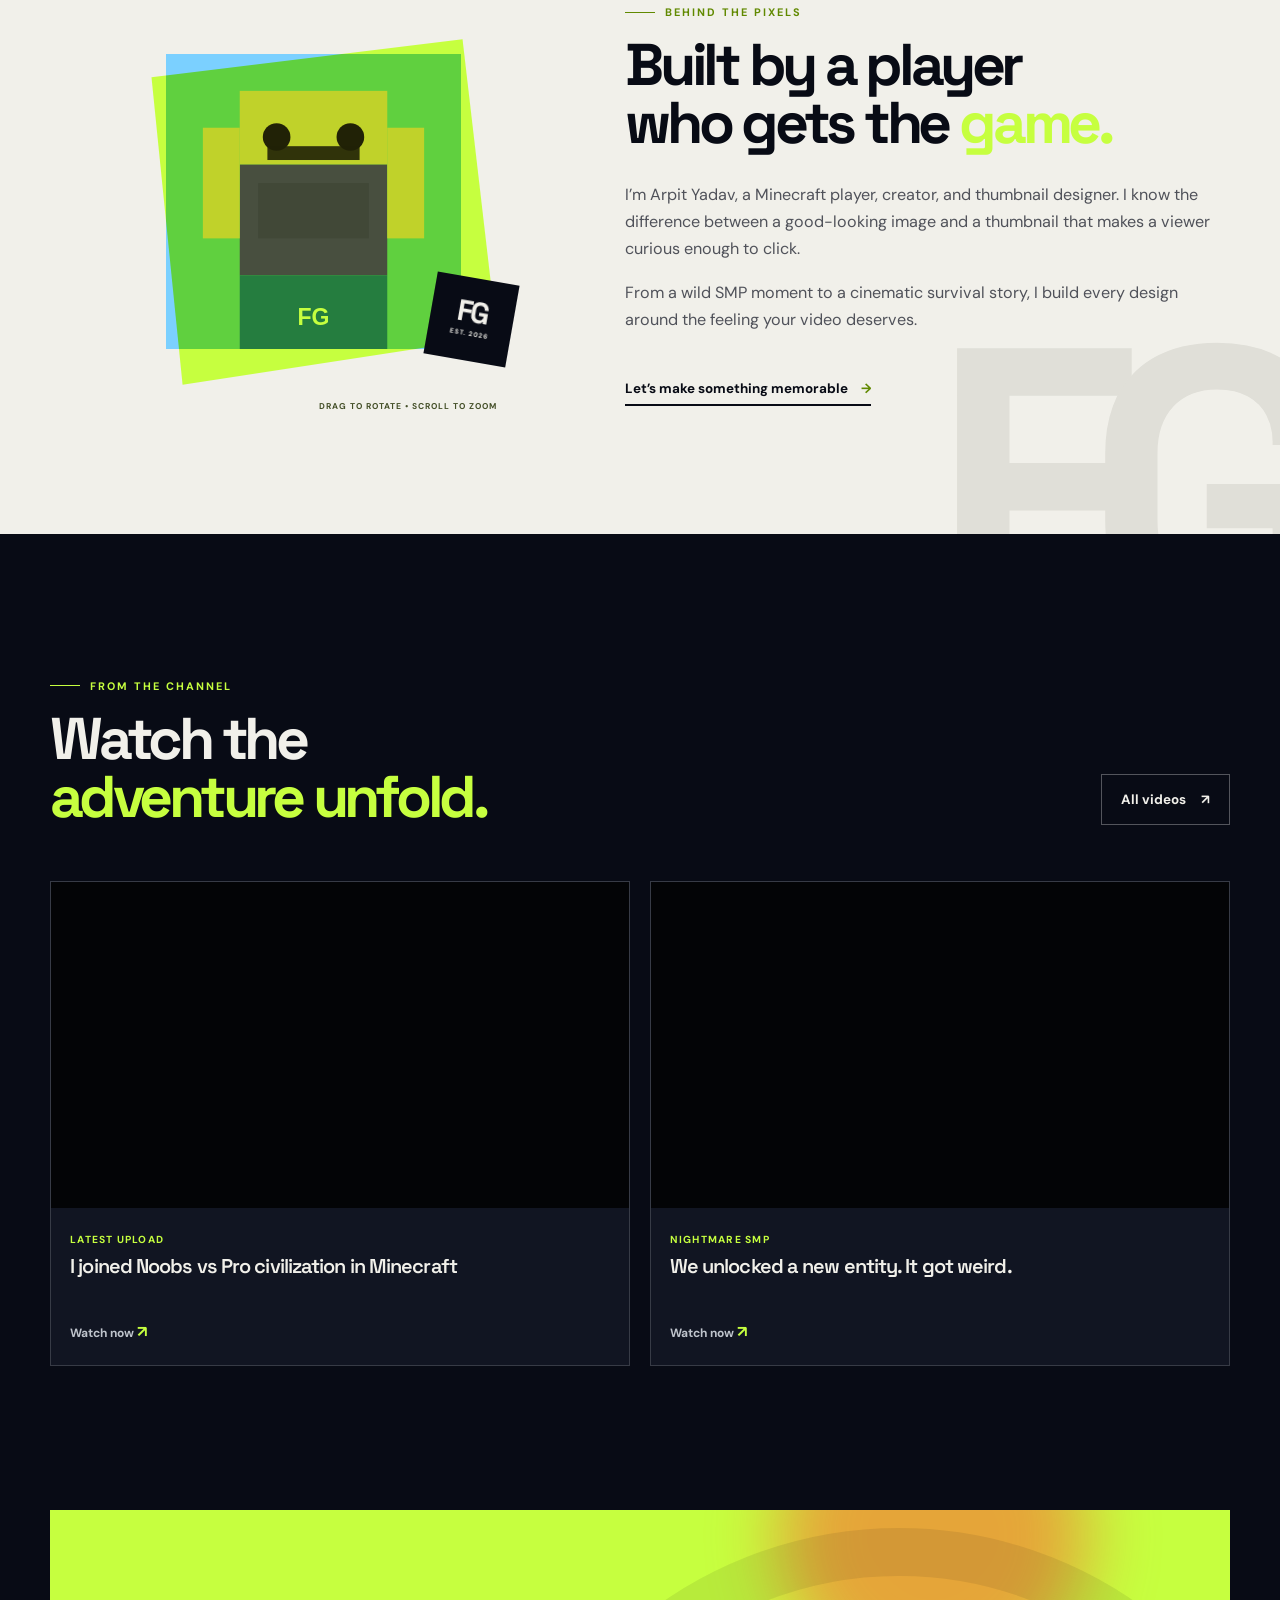
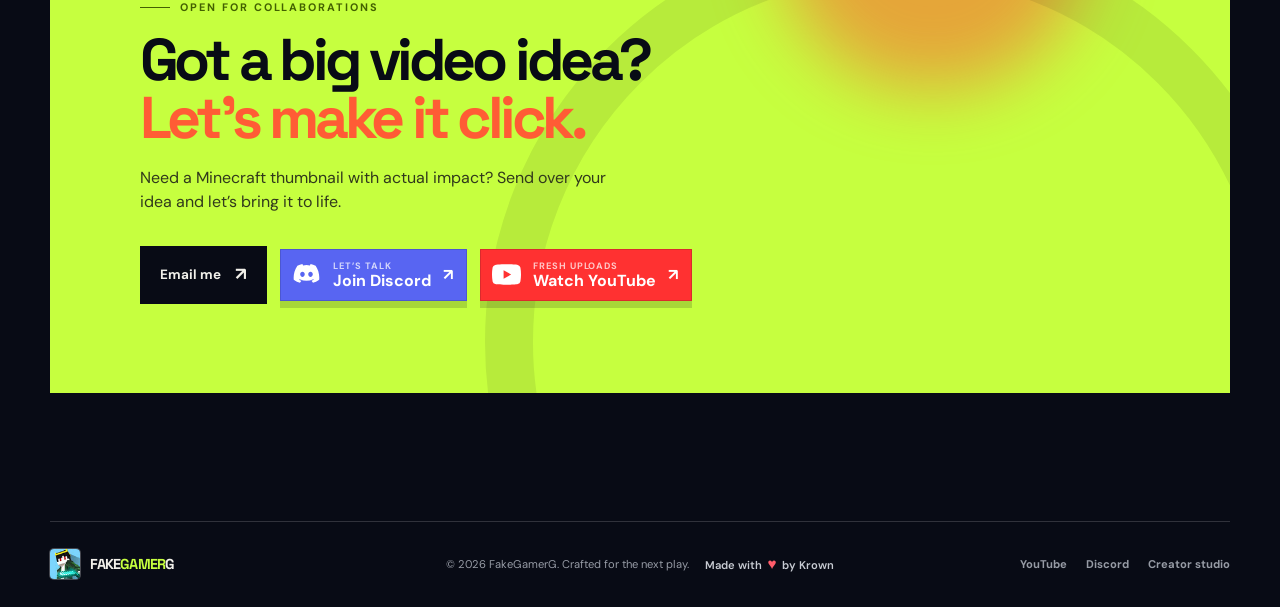
==== commit d757b7bd: "Add creator thumbnail upload studio" ====
--- a/index.html
+++ b/index.html
@@ -65,8 +65,10 @@
       <section class="videos section shell" id="videos"><div class="section-top reveal"><div><p class="kicker"><span></span> From the channel</p><h2>Watch the<br /><em>adventure unfold.</em></h2></div><a class="button button-ghost" href="https://www.youtube.com/@FakeStarG" target="_blank" rel="noopener">All videos <span>↗</span></a></div><div class="video-grid"><article class="video-card reveal"><div class="video-wrap"><iframe src="https://www.youtube-nocookie.com/embed/fXGNRoWdPVM" title="I joined Noobs vs Pro civilization in Minecraft" loading="lazy" referrerpolicy="strict-origin-when-cross-origin" allow="accelerometer; autoplay; clipboard-write; encrypted-media; gyroscope; picture-in-picture; web-share" allowfullscreen></iframe></div><div class="video-meta"><span>Latest upload</span><h3>I joined Noobs vs Pro civilization in Minecraft</h3><a href="https://www.youtube.com/watch?v=fXGNRoWdPVM" target="_blank" rel="noopener">Watch now <i>↗</i></a></div></article><article class="video-card reveal"><div class="video-wrap"><iframe src="https://www.youtube-nocookie.com/embed/WYHK5EUQQGU" title="Nightmare SMP — We Unlocked New Entity" loading="lazy" referrerpolicy="strict-origin-when-cross-origin" allow="accelerometer; autoplay; clipboard-write; encrypted-media; gyroscope; picture-in-picture; web-share" allowfullscreen></iframe></div><div class="video-meta"><span>Nightmare SMP</span><h3>We unlocked a new entity. It got weird.</h3><a href="https://www.youtube.com/watch?v=WYHK5EUQQGU" target="_blank" rel="noopener">Watch now <i>↗</i></a></div></article></div></section>
       <section class="contact shell" id="contact"><div class="contact-inner reveal"><div class="contact-glow"></div><p class="kicker"><span></span> Open for collaborations</p><h2>Got a big video idea?<br /><em>Let’s make it click.</em></h2><p>Need a Minecraft thumbnail with actual impact? Send over your idea and let’s bring it to life.</p><div class="contact-actions"><a class="button button-lime" href="mailto:hello@fakegamerg.com">Email me <span>↗</span></a><a class="social-cta discord-cta" href="https://discord.gg/QErRAA3pWK" target="_blank" rel="noopener" aria-label="Join FakeGamerG on Discord"><svg viewBox="0 0 24 24" aria-hidden="true"><path fill="currentColor" d="M19.54 4.74A16.8 16.8 0 0 0 15.37 3.4l-.52 1.05a15.4 15.4 0 0 0-5.7 0L8.63 3.4a16.74 16.74 0 0 0-4.17 1.35C1.82 8.7 1.1 12.55 1.46 16.35a16.94 16.94 0 0 0 5.12 2.58l1.24-1.69a9.53 9.53 0 0 1-1.95-.93l.47-.36c3.76 1.73 7.56 1.73 11.27 0l.47.36c-.63.37-1.28.69-1.95.93l1.24 1.69a16.9 16.9 0 0 0 5.12-2.58c.43-4.4-.74-8.22-2.94-11.61ZM8.67 14.02c-1.04 0-1.89-.96-1.89-2.14s.83-2.14 1.89-2.14c1.06 0 1.9.96 1.88 2.14 0 1.18-.83 2.14-1.88 2.14Zm6.66 0c-1.04 0-1.89-.96-1.89-2.14s.83-2.14 1.89-2.14c1.06 0 1.9.96 1.88 2.14 0 1.18-.83 2.14-1.88 2.14Z"/></svg><span><small>Let’s talk</small>Join Discord</span><b aria-hidden="true">↗</b></a><a class="social-cta youtube-cta" href="https://www.youtube.com/@FakeStarG" target="_blank" rel="noopener" aria-label="Watch FakeGamerG on YouTube"><svg viewBox="0 0 24 24" aria-hidden="true"><path fill="currentColor" d="M23.5 6.19a3.01 3.01 0 0 0-2.11-2.12C19.54 3.5 12 3.5 12 3.5s-7.54 0-9.39.57A3.01 3.01 0 0 0 .5 6.19 31.9 31.9 0 0 0 0 12a31.9 31.9 0 0 0 .5 5.81 3.01 3.01 0 0 0 2.11 2.12c1.85.57 9.39.57 9.39.57s7.54 0 9.39-.57a3.01 3.01 0 0 0 2.11-2.12A31.9 31.9 0 0 0 24 12a31.9 31.9 0 0 0-.5-5.81ZM9.6 15.55v-7.1L15.85 12 9.6 15.55Z"/></svg><span><small>Fresh uploads</small>Watch YouTube</span><b aria-hidden="true">↗</b></a></div></div></section>
     </main>
-    <footer class="footer shell"><a class="brand" href="#home"><img src="assets/images/logo.jfif" alt="" width="36" height="36" /><span>FAKE<span>GAMER</span>G</span></a><p>© <span id="year"></span> FakeGamerG. Crafted for the next play.</p><p class="creator-credit">Made with <span aria-label="love">♥</span> by Krown</p><div class="footer-links"><a href="https://www.youtube.com/@FakeStarG" target="_blank" rel="noopener">YouTube</a><a href="https://discord.gg/QErRAA3pWK" target="_blank" rel="noopener">Discord</a></div></footer>
+    <footer class="footer shell"><a class="brand" href="#home"><img src="assets/images/logo.jfif" alt="" width="36" height="36" /><span>FAKE<span>GAMER</span>G</span></a><p>© <span id="year"></span> FakeGamerG. Crafted for the next play.</p><p class="creator-credit">Made with <span aria-label="love">♥</span> by Krown</p><div class="footer-links"><a href="https://www.youtube.com/@FakeStarG" target="_blank" rel="noopener">YouTube</a><a href="https://discord.gg/QErRAA3pWK" target="_blank" rel="noopener">Discord</a><a href="admin.html">Creator studio</a></div></footer>
     <dialog class="lightbox" id="lightbox" aria-labelledby="lightbox-title"><button class="lightbox-close" type="button" aria-label="Close preview">×</button><button class="lightbox-arrow previous" type="button" aria-label="Previous project">←</button><figure><img id="lightbox-image" src="" alt="" /><figcaption id="lightbox-title"></figcaption></figure><button class="lightbox-arrow next" type="button" aria-label="Next project">→</button></dialog>
+    <script src="https://cdn.jsdelivr.net/npm/@supabase/supabase-js@2"></script>
+    <script src="scripts/supabase-config.js"></script>
     <script src="scripts/main.js" defer></script>
   </body>
 </html>
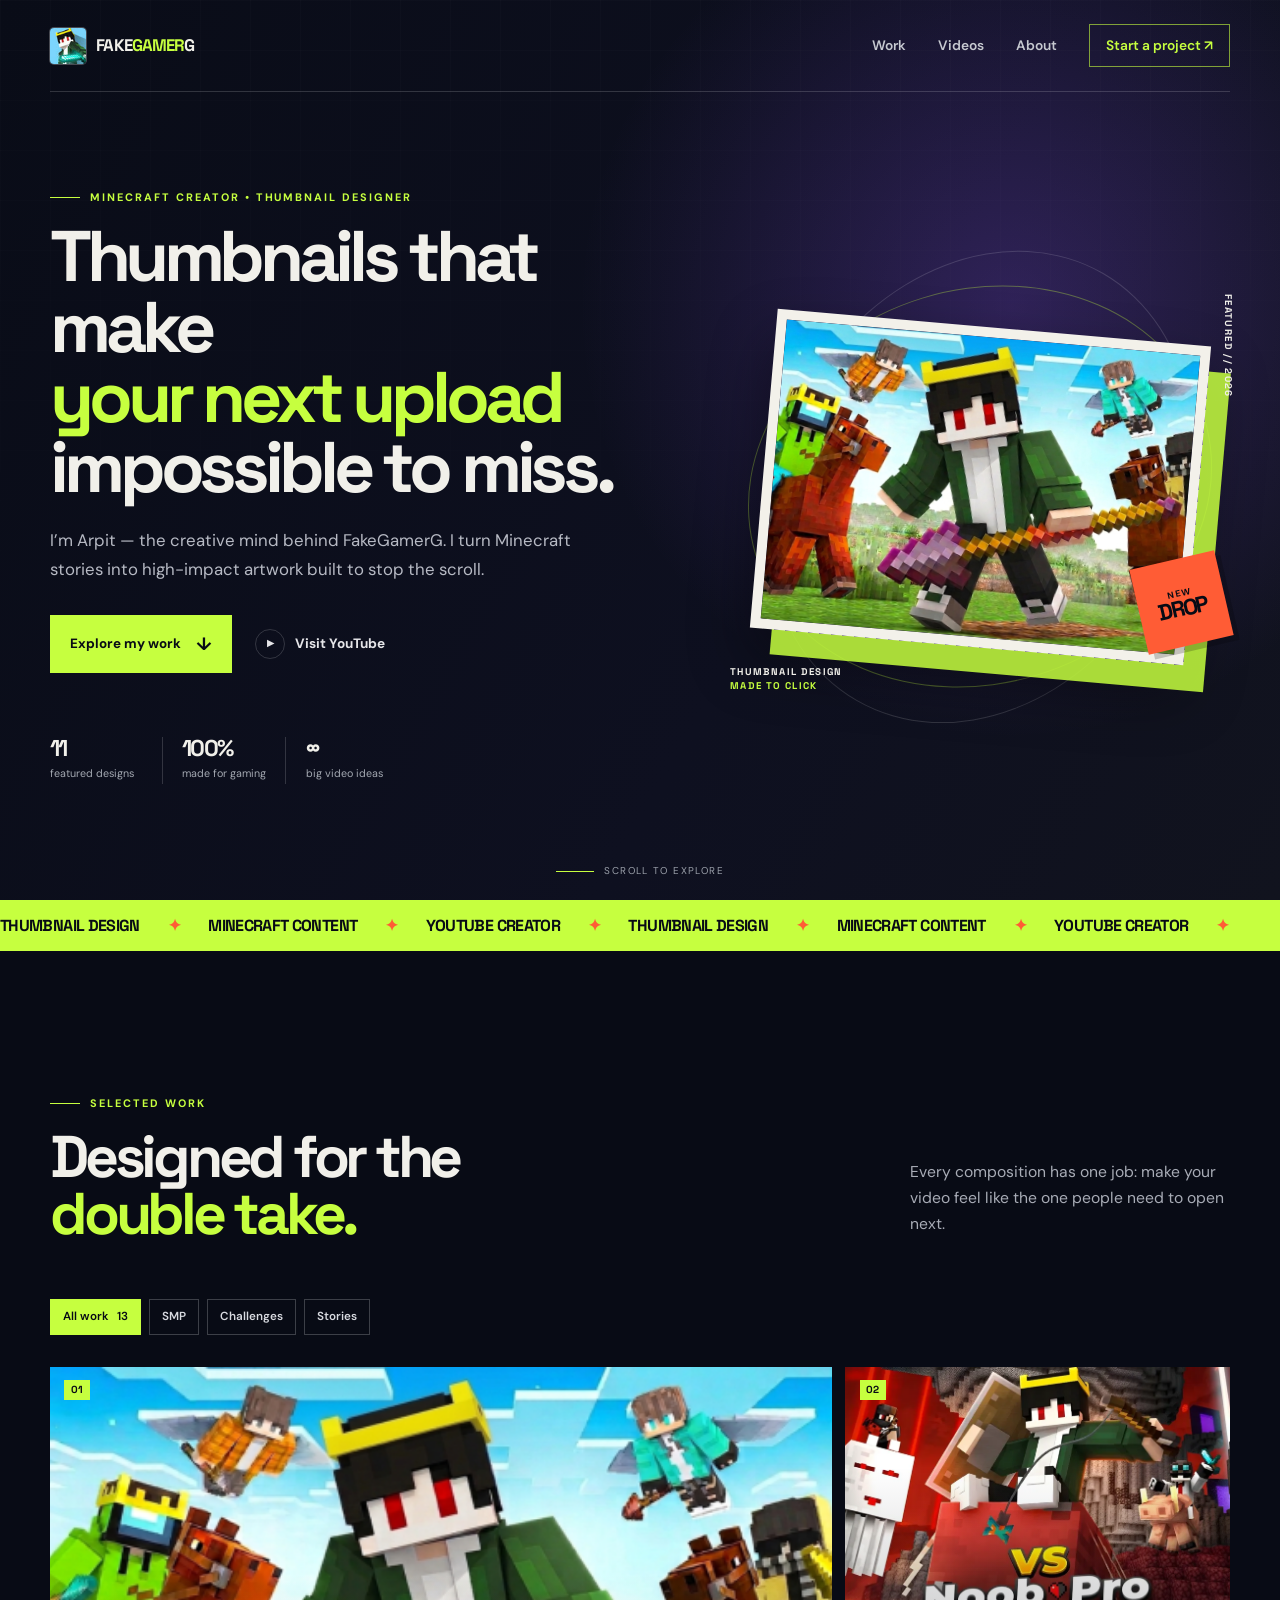
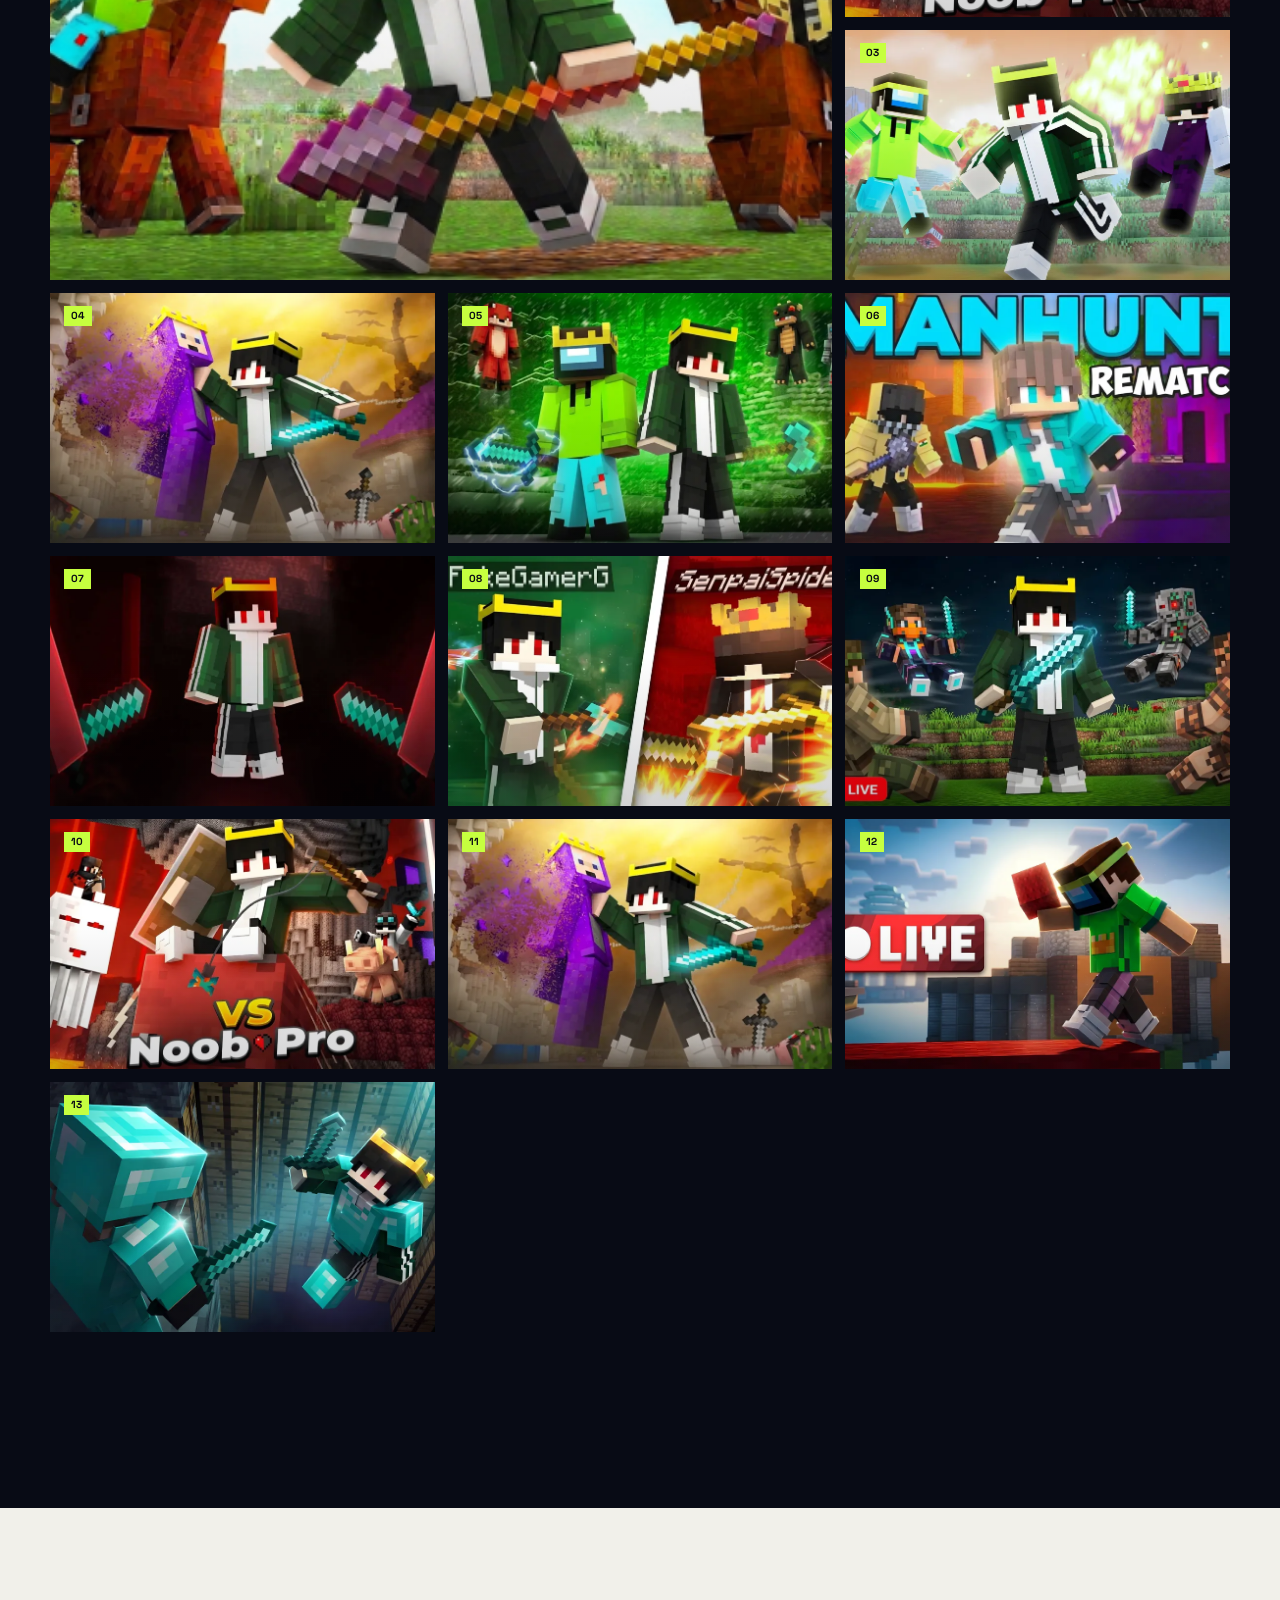
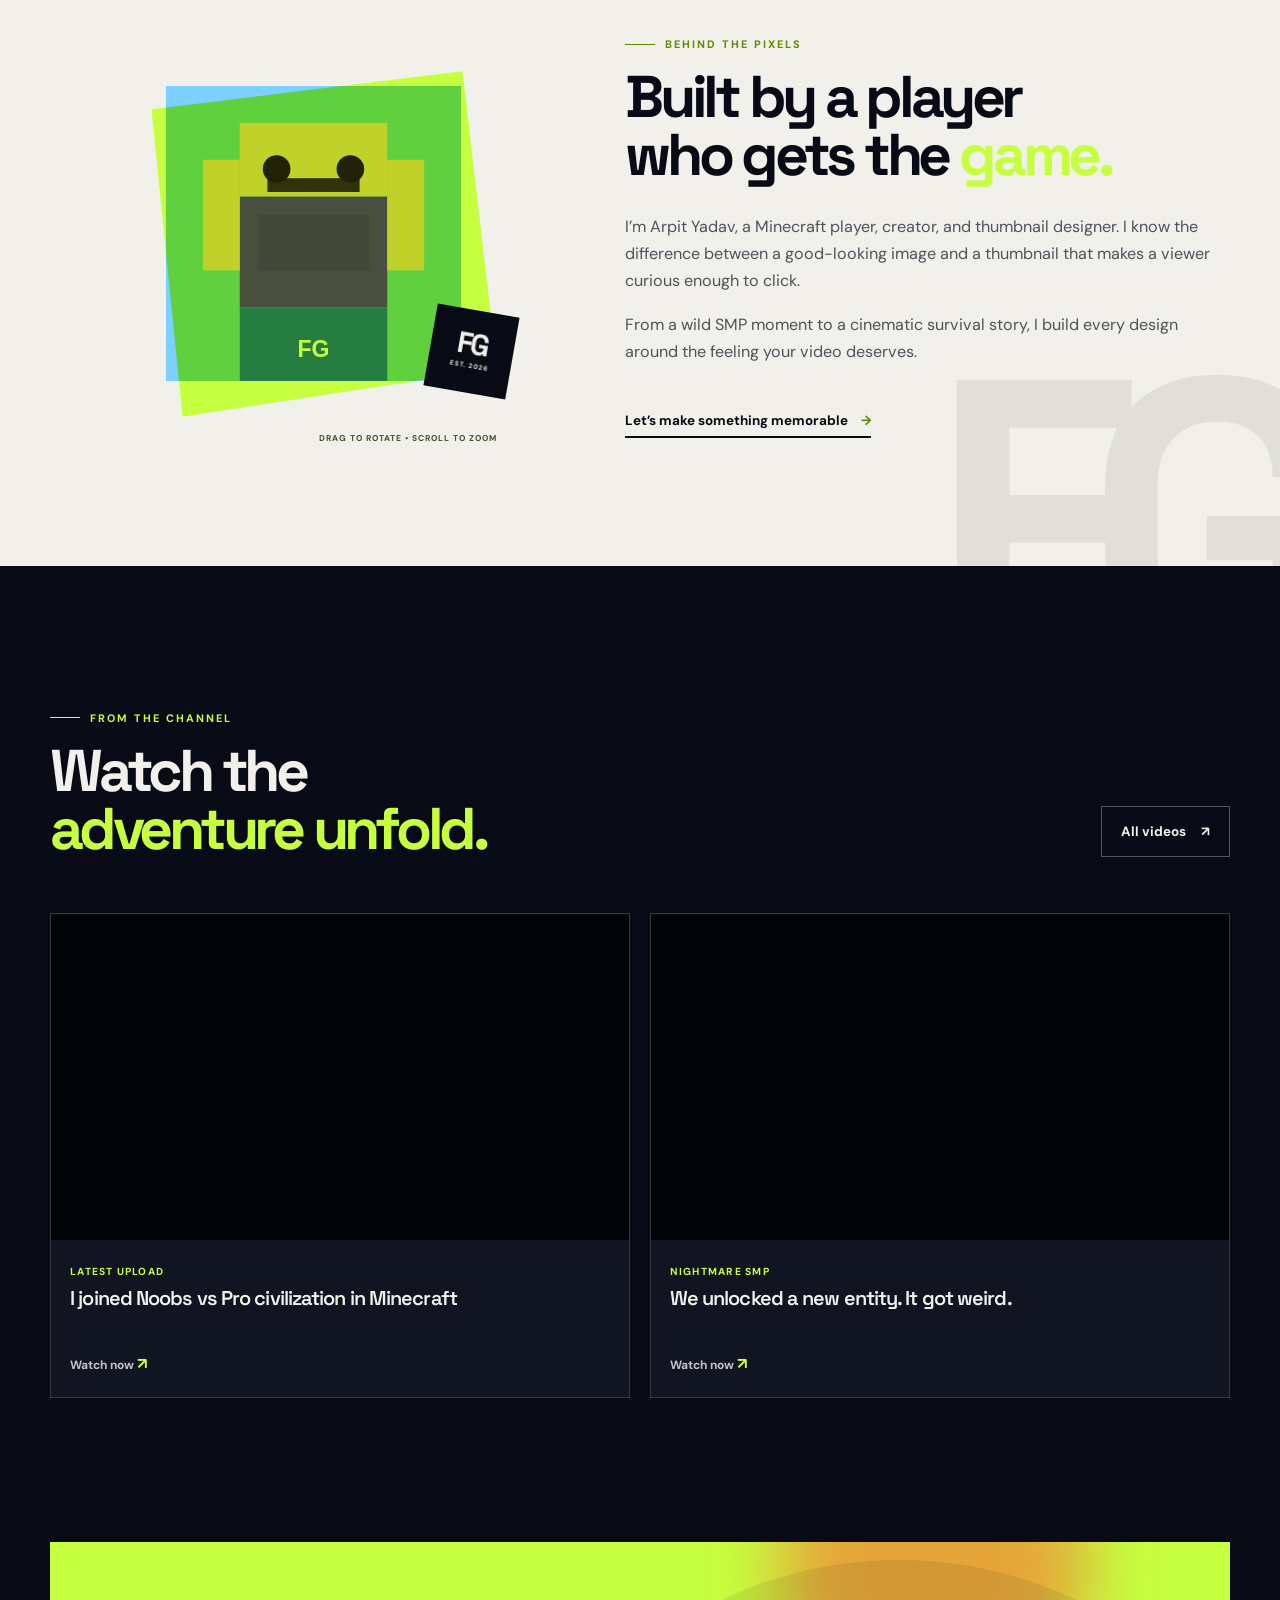
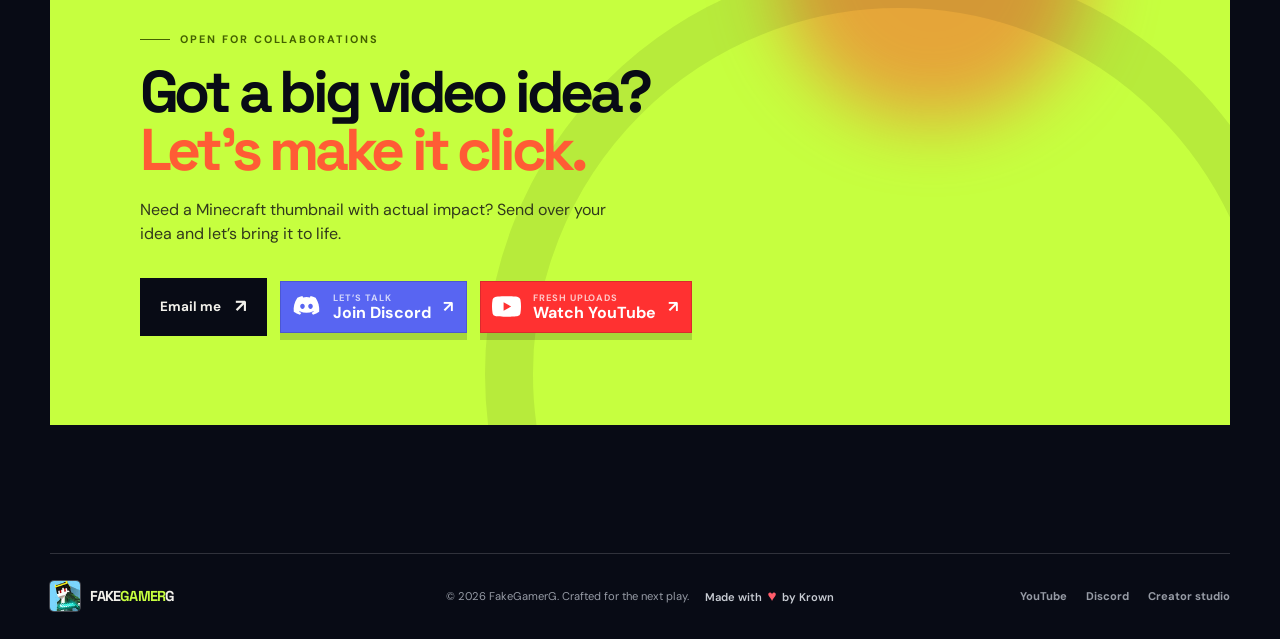
==== commit b57c8431: "Show newest thumbnails with gallery pagination" ====
--- a/index.html
+++ b/index.html
@@ -60,6 +60,7 @@
           <button class="project reveal" type="button" data-category="challenge" data-title="New project 12" data-image="assets/images/thumbnail-12.webp"><img src="assets/images/thumbnail-12.webp" alt="Minecraft thumbnail project 12" /><span class="project-shade"></span><span class="project-number">12</span></button>
           <button class="project reveal" type="button" data-category="story" data-title="New project 13" data-image="assets/images/thumbnail-13.webp"><img src="assets/images/thumbnail-13.webp" alt="Minecraft thumbnail project 13" /><span class="project-shade"></span><span class="project-number">13</span></button>
         </div>
+        <div class="gallery-actions"><button class="button button-ghost view-more-projects" id="view-more-projects" type="button" hidden>View more thumbnails <span aria-hidden="true">↓</span></button></div>
       </section>
       <section class="about-band" id="about"><div class="shell about-grid"><div class="about-portrait reveal"><div class="portrait-backdrop"></div><img src="assets/images/minecraft-character.svg" alt="Pixel art FakeGamerG character" /><span class="portrait-tag">FG<br /><small>EST. 2026</small></span></div><div class="about-copy reveal"><p class="kicker"><span></span> Behind the pixels</p><h2>Built by a player<br />who gets the <em>game.</em></h2><p>I’m Arpit Yadav, a Minecraft player, creator, and thumbnail designer. I know the difference between a good-looking image and a thumbnail that makes a viewer curious enough to click.</p><p>From a wild SMP moment to a cinematic survival story, I build every design around the feeling your video deserves.</p><a class="text-link" href="#contact">Let’s make something memorable <span>→</span></a></div></div></section>
       <section class="videos section shell" id="videos"><div class="section-top reveal"><div><p class="kicker"><span></span> From the channel</p><h2>Watch the<br /><em>adventure unfold.</em></h2></div><a class="button button-ghost" href="https://www.youtube.com/@FakeStarG" target="_blank" rel="noopener">All videos <span>↗</span></a></div><div class="video-grid"><article class="video-card reveal"><div class="video-wrap"><iframe src="https://www.youtube-nocookie.com/embed/fXGNRoWdPVM" title="I joined Noobs vs Pro civilization in Minecraft" loading="lazy" referrerpolicy="strict-origin-when-cross-origin" allow="accelerometer; autoplay; clipboard-write; encrypted-media; gyroscope; picture-in-picture; web-share" allowfullscreen></iframe></div><div class="video-meta"><span>Latest upload</span><h3>I joined Noobs vs Pro civilization in Minecraft</h3><a href="https://www.youtube.com/watch?v=fXGNRoWdPVM" target="_blank" rel="noopener">Watch now <i>↗</i></a></div></article><article class="video-card reveal"><div class="video-wrap"><iframe src="https://www.youtube-nocookie.com/embed/WYHK5EUQQGU" title="Nightmare SMP — We Unlocked New Entity" loading="lazy" referrerpolicy="strict-origin-when-cross-origin" allow="accelerometer; autoplay; clipboard-write; encrypted-media; gyroscope; picture-in-picture; web-share" allowfullscreen></iframe></div><div class="video-meta"><span>Nightmare SMP</span><h3>We unlocked a new entity. It got weird.</h3><a href="https://www.youtube.com/watch?v=WYHK5EUQQGU" target="_blank" rel="noopener">Watch now <i>↗</i></a></div></article></div></section>
--- a/styles.css
+++ b/styles.css
@@ -13,5 +13,7 @@
 /* Keep portfolio artwork unobstructed; titles remain available in the lightbox. */
 .project-copy{display:none}.project-shade{background:linear-gradient(to top,rgba(5,7,13,.18),transparent 60%)}.project:hover .project-shade{background:rgba(5,7,13,.08)}
 
+.gallery.has-uploads .project-featured{grid-column:auto;grid-row:auto;min-height:0}.project.is-pagination-hidden{display:none}.gallery-actions{display:flex;justify-content:center;margin-top:2rem}.view-more-projects[hidden]{display:none}
+
 /* Interactive Krown model in the About section. */
 .about-portrait>img{display:block}.about-portrait.viewer-ready>img{display:none}.skin-viewer{position:absolute;z-index:2;inset:0;display:none;width:100%;height:100%;touch-action:none;cursor:grab;outline:0}.about-portrait.viewer-ready .skin-viewer{display:block}.skin-viewer:active{cursor:grabbing}.about-portrait::after{content:'DRAG TO ROTATE  •  SCROLL TO ZOOM';position:absolute;z-index:3;right:0;bottom:-1.8rem;color:#455029;font-size:.53rem;font-weight:700;letter-spacing:.12em;pointer-events:none}.portrait-tag{z-index:4}
